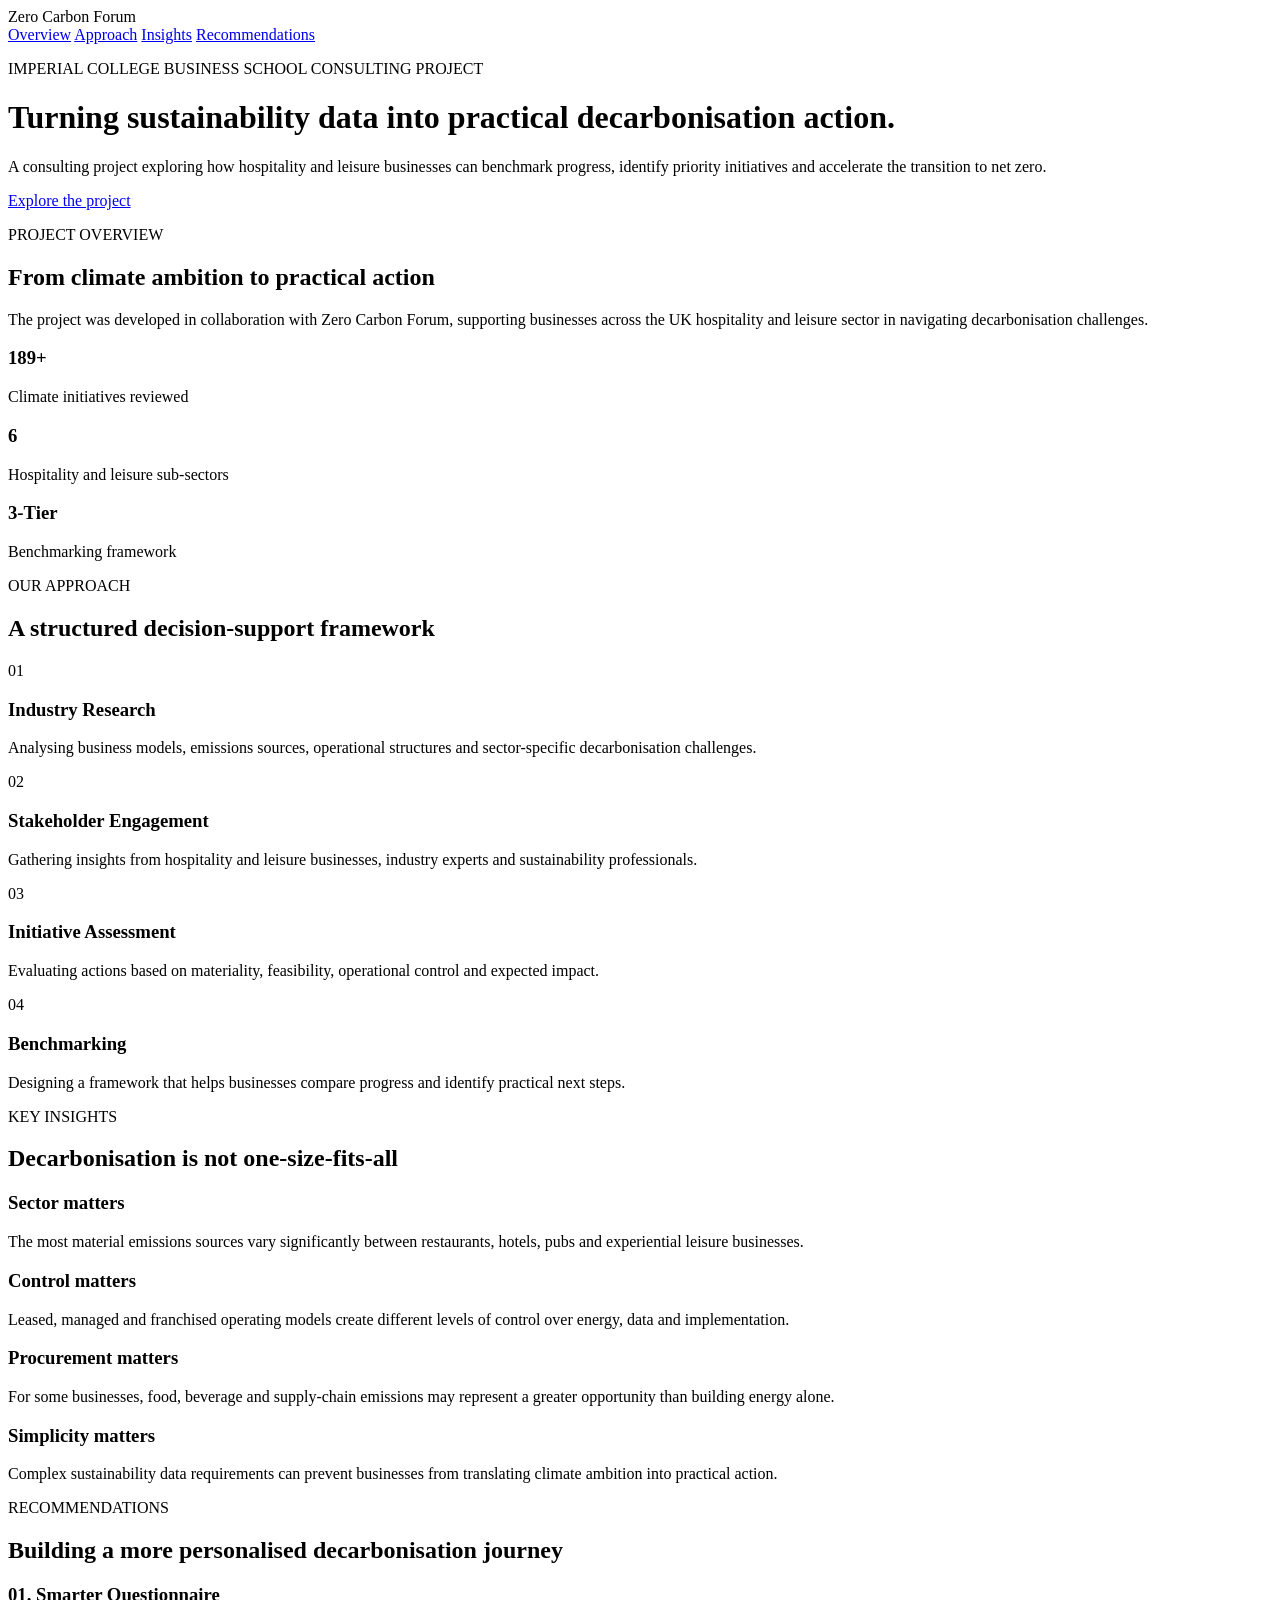
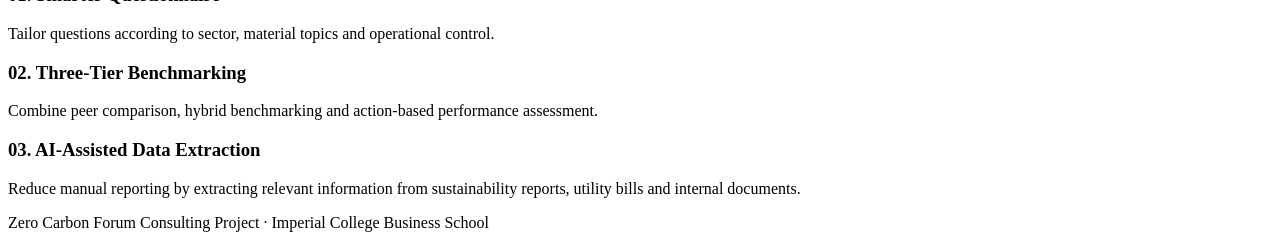
==== index.html @ b3f03385 "Create index.html This HTML file outlines the structure and content for the Zero Carbon Forum projec" ====
<!DOCTYPE html>
<html lang="en">
<head>
  <meta charset="UTF-8">
  <meta name="viewport" content="width=device-width, initial-scale=1.0">
  <title>Zero Carbon Forum</title>
  <link rel="stylesheet" href="style.css">
</head>

<body>

  <header class="hero">
    <nav>
      <div class="logo">Zero Carbon Forum</div>
      <div class="nav-links">
        <a href="#overview">Overview</a>
        <a href="#approach">Approach</a>
        <a href="#insights">Insights</a>
        <a href="#recommendations">Recommendations</a>
      </div>
    </nav>

    <div class="hero-content">
      <p class="tag">IMPERIAL COLLEGE BUSINESS SCHOOL CONSULTING PROJECT</p>
      <h1>Turning sustainability data into practical decarbonisation action.</h1>
      <p class="subtitle">
        A consulting project exploring how hospitality and leisure businesses
        can benchmark progress, identify priority initiatives and accelerate
        the transition to net zero.
      </p>

      <a href="#overview" class="button">Explore the project</a>
    </div>
  </header>


  <main>

    <section id="overview" class="section">
      <p class="section-label">PROJECT OVERVIEW</p>
      <h2>From climate ambition to practical action</h2>

      <p class="intro">
        The project was developed in collaboration with Zero Carbon Forum,
        supporting businesses across the UK hospitality and leisure sector
        in navigating decarbonisation challenges.
      </p>

      <div class="stats">
        <div class="stat-card">
          <h3>189+</h3>
          <p>Climate initiatives reviewed</p>
        </div>

        <div class="stat-card">
          <h3>6</h3>
          <p>Hospitality and leisure sub-sectors</p>
        </div>

        <div class="stat-card">
          <h3>3-Tier</h3>
          <p>Benchmarking framework</p>
        </div>
      </div>
    </section>


    <section id="approach" class="section light">
      <p class="section-label">OUR APPROACH</p>
      <h2>A structured decision-support framework</h2>

      <div class="cards">
        <div class="card">
          <span>01</span>
          <h3>Industry Research</h3>
          <p>
            Analysing business models, emissions sources, operational
            structures and sector-specific decarbonisation challenges.
          </p>
        </div>

        <div class="card">
          <span>02</span>
          <h3>Stakeholder Engagement</h3>
          <p>
            Gathering insights from hospitality and leisure businesses,
            industry experts and sustainability professionals.
          </p>
        </div>

        <div class="card">
          <span>03</span>
          <h3>Initiative Assessment</h3>
          <p>
            Evaluating actions based on materiality, feasibility,
            operational control and expected impact.
          </p>
        </div>

        <div class="card">
          <span>04</span>
          <h3>Benchmarking</h3>
          <p>
            Designing a framework that helps businesses compare progress
            and identify practical next steps.
          </p>
        </div>
      </div>
    </section>


    <section id="insights" class="section">
      <p class="section-label">KEY INSIGHTS</p>
      <h2>Decarbonisation is not one-size-fits-all</h2>

      <div class="insight-grid">

        <div class="insight">
          <h3>Sector matters</h3>
          <p>
            The most material emissions sources vary significantly between
            restaurants, hotels, pubs and experiential leisure businesses.
          </p>
        </div>

        <div class="insight">
          <h3>Control matters</h3>
          <p>
            Leased, managed and franchised operating models create different
            levels of control over energy, data and implementation.
          </p>
        </div>

        <div class="insight">
          <h3>Procurement matters</h3>
          <p>
            For some businesses, food, beverage and supply-chain emissions
            may represent a greater opportunity than building energy alone.
          </p>
        </div>

        <div class="insight">
          <h3>Simplicity matters</h3>
          <p>
            Complex sustainability data requirements can prevent businesses
            from translating climate ambition into practical action.
          </p>
        </div>

      </div>
    </section>


    <section id="recommendations" class="section dark">
      <p class="section-label">RECOMMENDATIONS</p>
      <h2>Building a more personalised decarbonisation journey</h2>

      <div class="recommendations">
        <div>
          <h3>01. Smarter Questionnaire</h3>
          <p>
            Tailor questions according to sector, material topics and
            operational control.
          </p>
        </div>

        <div>
          <h3>02. Three-Tier Benchmarking</h3>
          <p>
            Combine peer comparison, hybrid benchmarking and
            action-based performance assessment.
          </p>
        </div>

        <div>
          <h3>03. AI-Assisted Data Extraction</h3>
          <p>
            Reduce manual reporting by extracting relevant information
            from sustainability reports, utility bills and internal documents.
          </p>
        </div>
      </div>
    </section>

  </main>


  <footer>
    <p>
      Zero Carbon Forum Consulting Project · Imperial College Business School
    </p>
  </footer>

</body>
</html>
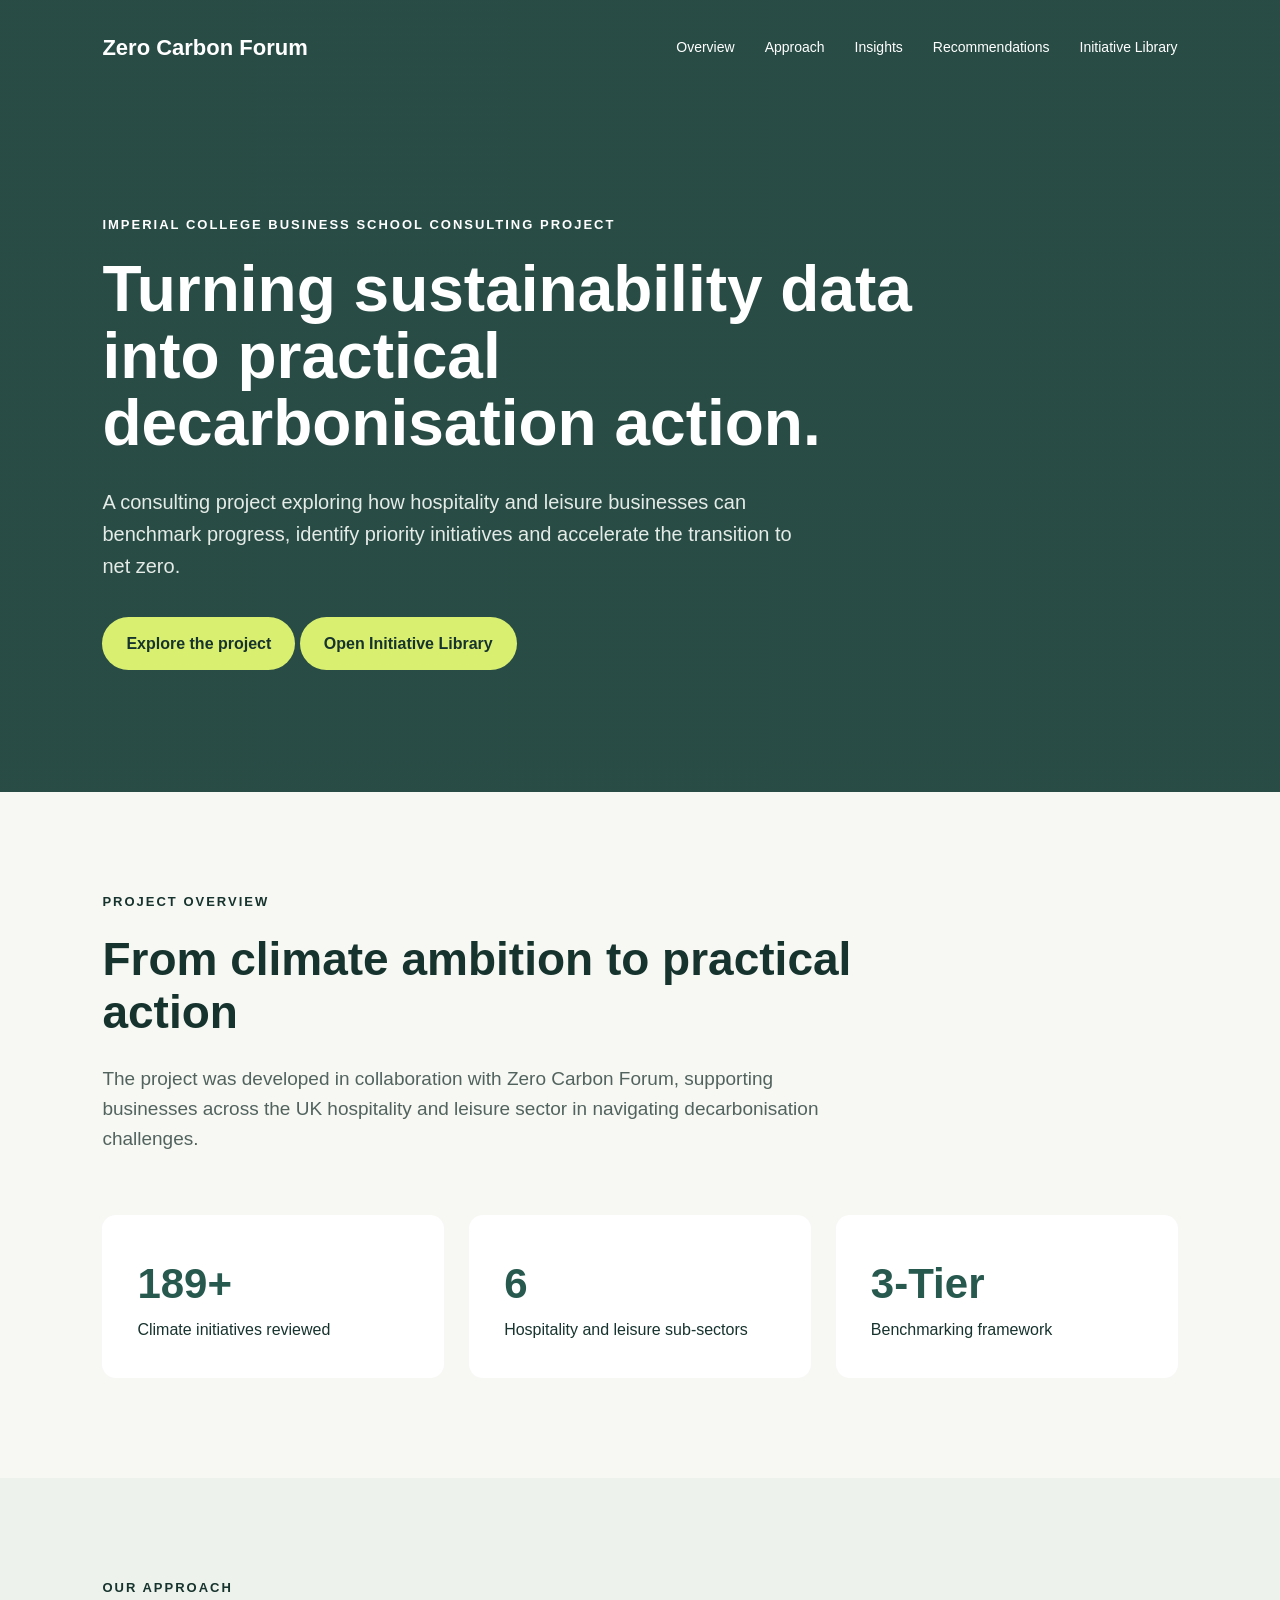
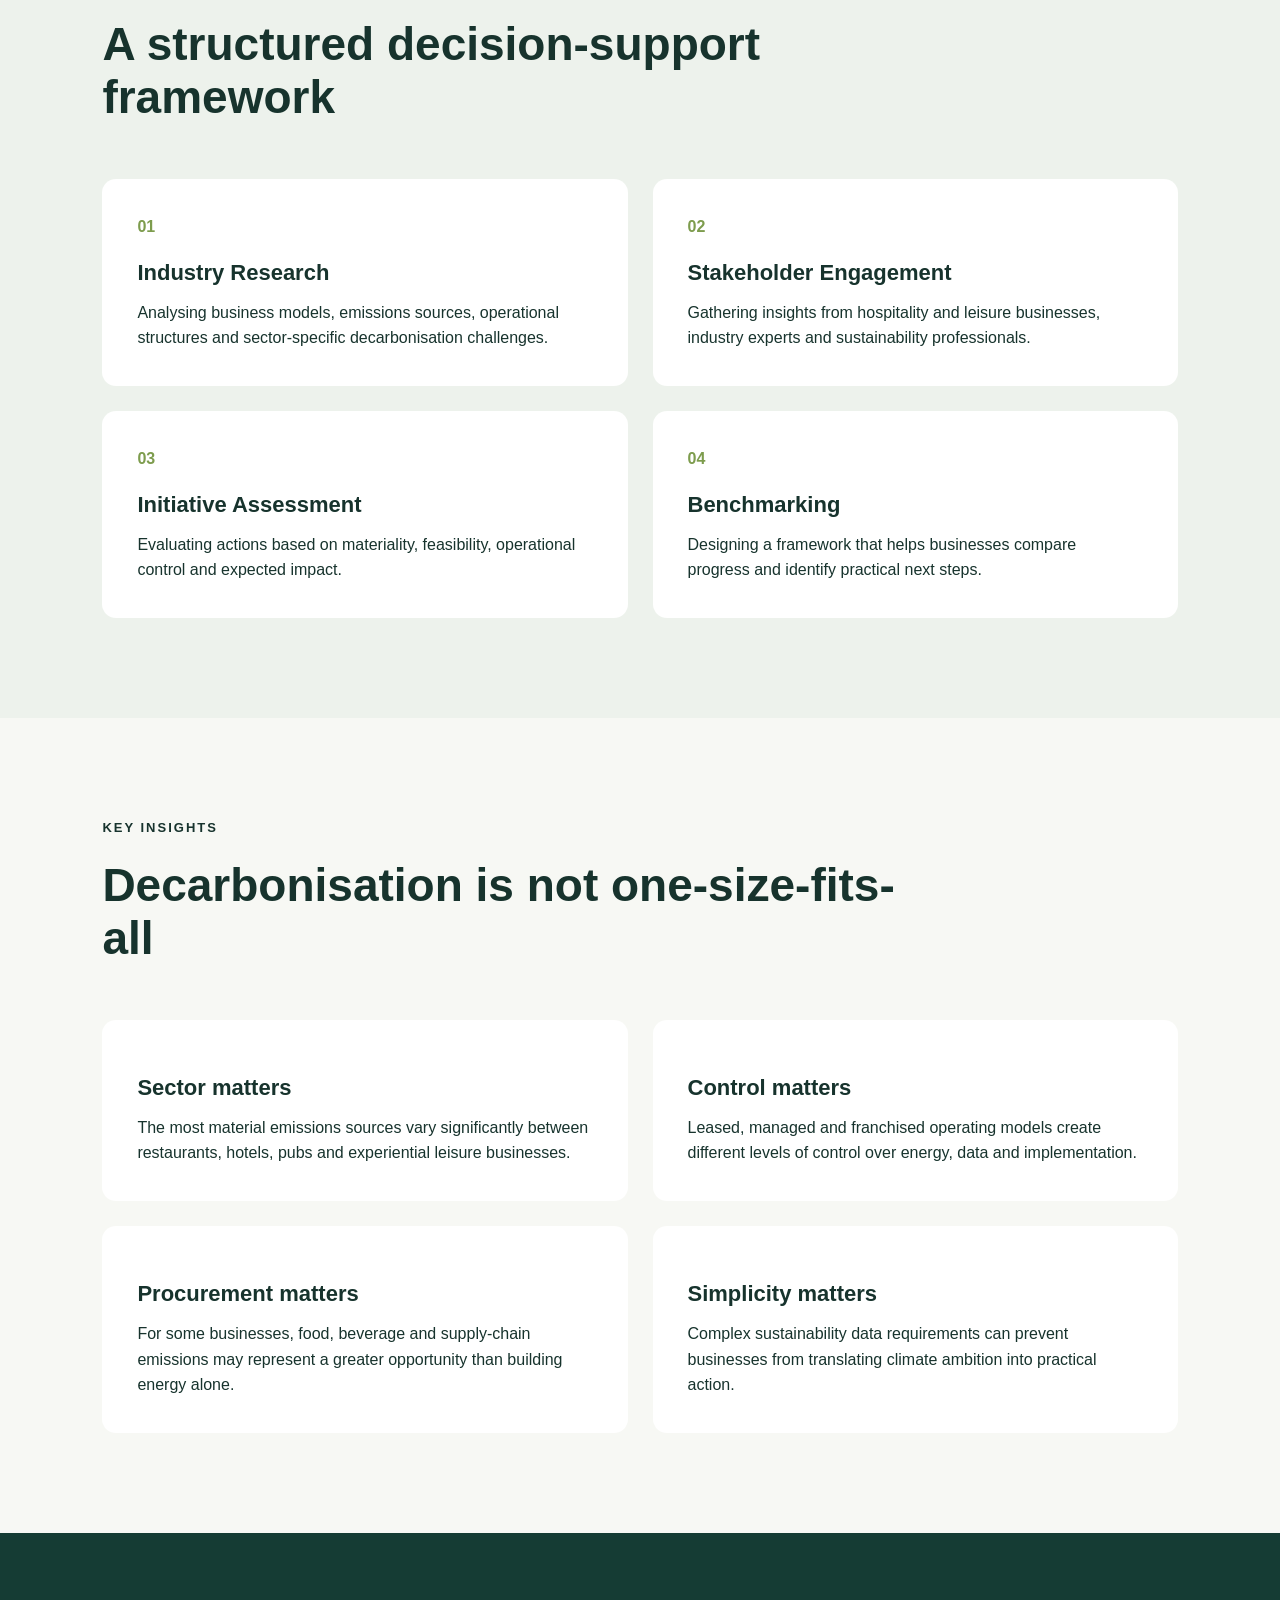
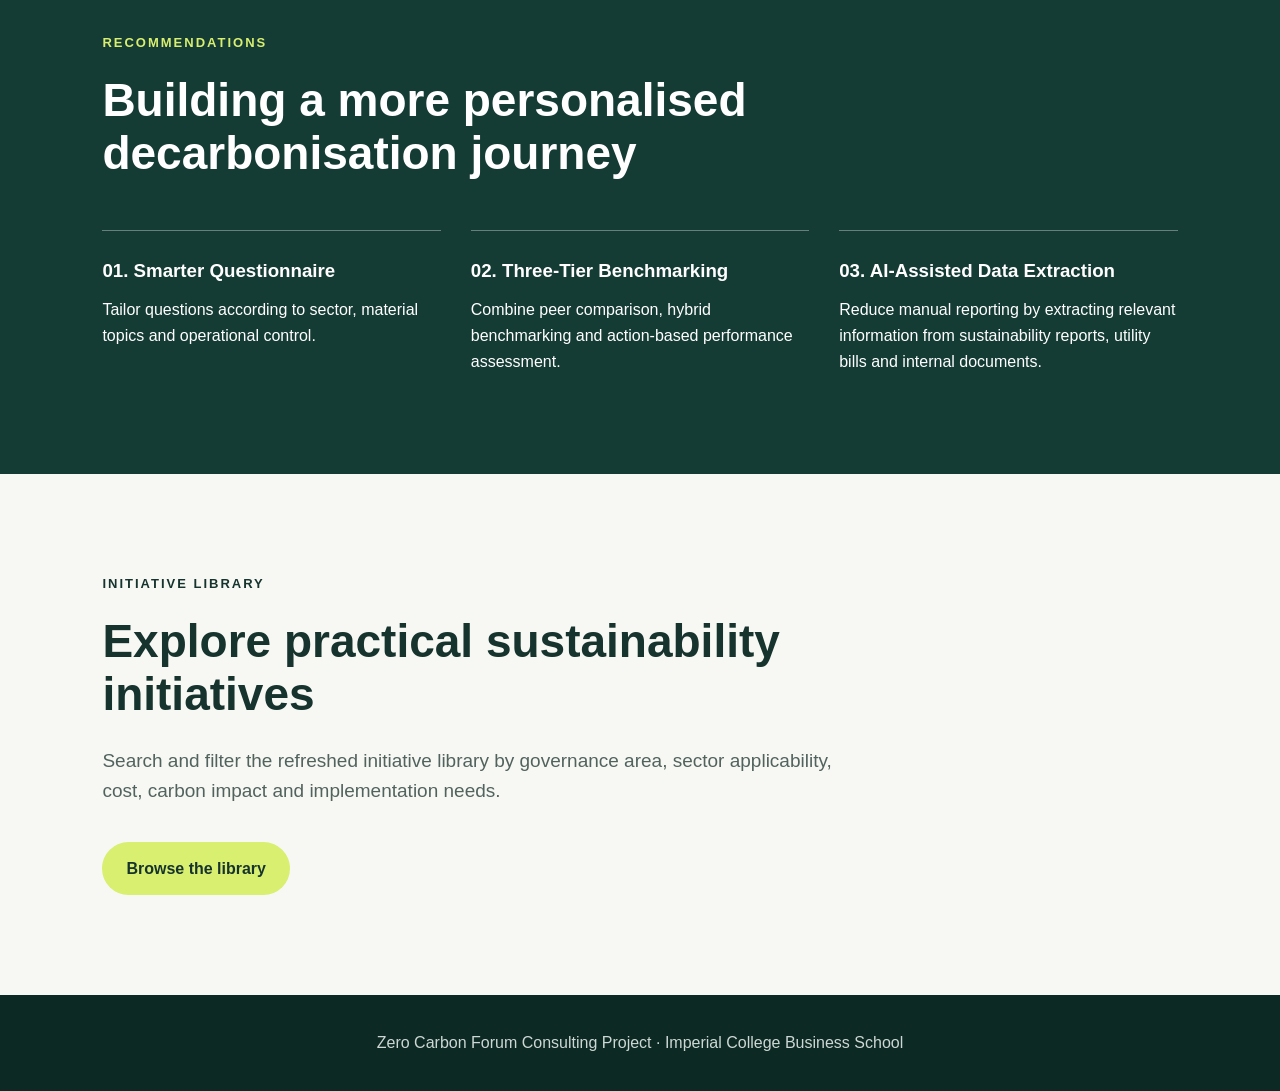
==== commit 4b86cde2: "Refactor HTML structure and improve formatting" ====
--- a/index.html
+++ b/index.html
@@ -17,19 +17,38 @@
         <a href="#approach">Approach</a>
         <a href="#insights">Insights</a>
         <a href="#recommendations">Recommendations</a>
+        <a href="initiatives.html">Initiative Library</a>
       </div>
     </nav>
 
     <div class="hero-content">
-      <p class="tag">IMPERIAL COLLEGE BUSINESS SCHOOL CONSULTING PROJECT</p>
-      <h1>Turning sustainability data into practical decarbonisation action.</h1>
+      <p class="tag">
+        IMPERIAL COLLEGE BUSINESS SCHOOL CONSULTING PROJECT
+      </p>
+
+      <h1>
+        Turning sustainability data into practical decarbonisation action.
+      </h1>
+
       <p class="subtitle">
         A consulting project exploring how hospitality and leisure businesses
         can benchmark progress, identify priority initiatives and accelerate
         the transition to net zero.
       </p>
 
-      <a href="#overview" class="button">Explore the project</a>
+      <div class="hero-actions">
+
+        <a href="#overview" class="button">
+          Explore the project
+        </a>
+
+        <a href="initiatives.html"
+           class="button button-secondary">
+          Open Initiative Library
+        </a>
+
+      </div>
+
     </div>
   </header>
 
@@ -37,8 +56,14 @@
   <main>
 
     <section id="overview" class="section">
-      <p class="section-label">PROJECT OVERVIEW</p>
-      <h2>From climate ambition to practical action</h2>
+
+      <p class="section-label">
+        PROJECT OVERVIEW
+      </p>
+
+      <h2>
+        From climate ambition to practical action
+      </h2>
 
       <p class="intro">
         The project was developed in collaboration with Zero Carbon Forum,
@@ -46,7 +71,9 @@
         in navigating decarbonisation challenges.
       </p>
 
+
       <div class="stats">
+
         <div class="stat-card">
           <h3>189+</h3>
           <p>Climate initiatives reviewed</p>
@@ -61,134 +88,274 @@
           <h3>3-Tier</h3>
           <p>Benchmarking framework</p>
         </div>
-      </div>
-    </section>
-
-
-    <section id="approach" class="section light">
-      <p class="section-label">OUR APPROACH</p>
-      <h2>A structured decision-support framework</h2>
+
+      </div>
+
+    </section>
+
+
+
+    <section id="approach"
+             class="section light">
+
+      <p class="section-label">
+        OUR APPROACH
+      </p>
+
+      <h2>
+        A structured decision-support framework
+      </h2>
+
 
       <div class="cards">
+
         <div class="card">
+
           <span>01</span>
-          <h3>Industry Research</h3>
-          <p>
-            Analysing business models, emissions sources, operational
-            structures and sector-specific decarbonisation challenges.
-          </p>
-        </div>
+
+          <h3>
+            Industry Research
+          </h3>
+
+          <p>
+            Analysing business models, emissions sources,
+            operational structures and sector-specific
+            decarbonisation challenges.
+          </p>
+
+        </div>
+
 
         <div class="card">
+
           <span>02</span>
-          <h3>Stakeholder Engagement</h3>
-          <p>
-            Gathering insights from hospitality and leisure businesses,
-            industry experts and sustainability professionals.
-          </p>
-        </div>
+
+          <h3>
+            Stakeholder Engagement
+          </h3>
+
+          <p>
+            Gathering insights from hospitality and leisure
+            businesses, industry experts and sustainability
+            professionals.
+          </p>
+
+        </div>
+
 
         <div class="card">
+
           <span>03</span>
-          <h3>Initiative Assessment</h3>
-          <p>
-            Evaluating actions based on materiality, feasibility,
-            operational control and expected impact.
-          </p>
-        </div>
+
+          <h3>
+            Initiative Assessment
+          </h3>
+
+          <p>
+            Evaluating actions based on materiality,
+            feasibility, operational control and
+            expected impact.
+          </p>
+
+        </div>
+
 
         <div class="card">
+
           <span>04</span>
-          <h3>Benchmarking</h3>
-          <p>
-            Designing a framework that helps businesses compare progress
-            and identify practical next steps.
-          </p>
-        </div>
-      </div>
-    </section>
-
-
-    <section id="insights" class="section">
-      <p class="section-label">KEY INSIGHTS</p>
-      <h2>Decarbonisation is not one-size-fits-all</h2>
+
+          <h3>
+            Benchmarking
+          </h3>
+
+          <p>
+            Designing a framework that helps businesses
+            compare progress and identify practical
+            next steps.
+          </p>
+
+        </div>
+
+      </div>
+
+    </section>
+
+
+
+    <section id="insights"
+             class="section">
+
+      <p class="section-label">
+        KEY INSIGHTS
+      </p>
+
+      <h2>
+        Decarbonisation is not one-size-fits-all
+      </h2>
+
 
       <div class="insight-grid">
 
         <div class="insight">
-          <h3>Sector matters</h3>
-          <p>
-            The most material emissions sources vary significantly between
-            restaurants, hotels, pubs and experiential leisure businesses.
-          </p>
-        </div>
+
+          <h3>
+            Sector matters
+          </h3>
+
+          <p>
+            The most material emissions sources vary
+            significantly between restaurants, hotels,
+            pubs and experiential leisure businesses.
+          </p>
+
+        </div>
+
 
         <div class="insight">
-          <h3>Control matters</h3>
-          <p>
-            Leased, managed and franchised operating models create different
-            levels of control over energy, data and implementation.
-          </p>
-        </div>
+
+          <h3>
+            Control matters
+          </h3>
+
+          <p>
+            Leased, managed and franchised operating
+            models create different levels of control
+            over energy, data and implementation.
+          </p>
+
+        </div>
+
 
         <div class="insight">
-          <h3>Procurement matters</h3>
-          <p>
-            For some businesses, food, beverage and supply-chain emissions
-            may represent a greater opportunity than building energy alone.
-          </p>
-        </div>
+
+          <h3>
+            Procurement matters
+          </h3>
+
+          <p>
+            For some businesses, food, beverage and
+            supply-chain emissions may represent a greater
+            opportunity than building energy alone.
+          </p>
+
+        </div>
+
 
         <div class="insight">
-          <h3>Simplicity matters</h3>
-          <p>
-            Complex sustainability data requirements can prevent businesses
-            from translating climate ambition into practical action.
-          </p>
-        </div>
-
-      </div>
-    </section>
-
-
-    <section id="recommendations" class="section dark">
-      <p class="section-label">RECOMMENDATIONS</p>
-      <h2>Building a more personalised decarbonisation journey</h2>
+
+          <h3>
+            Simplicity matters
+          </h3>
+
+          <p>
+            Complex sustainability data requirements
+            can prevent businesses from translating
+            climate ambition into practical action.
+          </p>
+
+        </div>
+
+      </div>
+
+    </section>
+
+
+
+    <section id="recommendations"
+             class="section dark">
+
+      <p class="section-label">
+        RECOMMENDATIONS
+      </p>
+
+      <h2>
+        Building a more personalised decarbonisation journey
+      </h2>
+
 
       <div class="recommendations">
+
         <div>
-          <h3>01. Smarter Questionnaire</h3>
-          <p>
-            Tailor questions according to sector, material topics and
-            operational control.
-          </p>
-        </div>
+
+          <h3>
+            01. Smarter Questionnaire
+          </h3>
+
+          <p>
+            Tailor questions according to sector,
+            material topics and operational control.
+          </p>
+
+        </div>
+
 
         <div>
-          <h3>02. Three-Tier Benchmarking</h3>
-          <p>
-            Combine peer comparison, hybrid benchmarking and
-            action-based performance assessment.
-          </p>
-        </div>
+
+          <h3>
+            02. Three-Tier Benchmarking
+          </h3>
+
+          <p>
+            Combine peer comparison, hybrid benchmarking
+            and action-based performance assessment.
+          </p>
+
+        </div>
+
 
         <div>
-          <h3>03. AI-Assisted Data Extraction</h3>
-          <p>
-            Reduce manual reporting by extracting relevant information
-            from sustainability reports, utility bills and internal documents.
-          </p>
-        </div>
-      </div>
+
+          <h3>
+            03. AI-Assisted Data Extraction
+          </h3>
+
+          <p>
+            Reduce manual reporting by extracting relevant
+            information from sustainability reports,
+            utility bills and internal documents.
+          </p>
+
+        </div>
+
+      </div>
+
+    </section>
+
+
+
+    <section class="section library-cta">
+
+      <p class="section-label">
+        INITIATIVE LIBRARY
+      </p>
+
+      <h2>
+        Explore practical sustainability initiatives
+      </h2>
+
+      <p class="intro">
+        Search and filter the refreshed initiative library
+        by governance area, sector applicability, cost,
+        carbon impact and implementation needs.
+      </p>
+
+      <a href="initiatives.html"
+         class="button">
+        Browse the library
+      </a>
+
     </section>
 
   </main>
 
 
   <footer>
+
     <p>
-      Zero Carbon Forum Consulting Project · Imperial College Business School
+      Zero Carbon Forum Consulting Project ·
+      Imperial College Business School
     </p>
+
   </footer>
 
 </body>
--- a/style.css
+++ b/style.css
@@ -0,0 +1,208 @@
+* {
+  box-sizing: border-box;
+  margin: 0;
+  padding: 0;
+}
+
+html {
+  scroll-behavior: smooth;
+}
+
+body {
+  font-family: Arial, Helvetica, sans-serif;
+  color: #17332d;
+  background: #f7f8f4;
+  line-height: 1.6;
+}
+
+.hero {
+  min-height: 88vh;
+  padding: 30px 8%;
+  background:
+    linear-gradient(
+      rgba(12, 53, 45, 0.88),
+      rgba(12, 53, 45, 0.88)
+    ),
+    url("https://images.unsplash.com/photo-1497250681960-ef046c08a56e?auto=format&fit=crop&w=1800&q=80");
+  background-size: cover;
+  background-position: center;
+  color: white;
+}
+
+nav {
+  display: flex;
+  justify-content: space-between;
+  align-items: center;
+}
+
+.logo {
+  font-size: 22px;
+  font-weight: 700;
+}
+
+.nav-links {
+  display: flex;
+  gap: 30px;
+}
+
+.nav-links a {
+  color: white;
+  text-decoration: none;
+  font-size: 14px;
+}
+
+.hero-content {
+  max-width: 850px;
+  margin-top: 150px;
+}
+
+.tag,
+.section-label {
+  font-size: 13px;
+  letter-spacing: 2px;
+  font-weight: 700;
+  margin-bottom: 20px;
+}
+
+.hero h1 {
+  font-size: 64px;
+  line-height: 1.05;
+  max-width: 900px;
+}
+
+.subtitle {
+  max-width: 720px;
+  margin-top: 28px;
+  font-size: 20px;
+  color: #e5ebe7;
+}
+
+.button {
+  display: inline-block;
+  margin-top: 35px;
+  padding: 14px 24px;
+  background: #d8ef70;
+  color: #17332d;
+  text-decoration: none;
+  border-radius: 30px;
+  font-weight: 700;
+}
+
+.section {
+  padding: 100px 8%;
+}
+
+.section h2 {
+  font-size: 46px;
+  line-height: 1.15;
+  margin-bottom: 25px;
+  max-width: 800px;
+}
+
+.intro {
+  max-width: 750px;
+  font-size: 19px;
+  color: #52635e;
+}
+
+.stats {
+  display: grid;
+  grid-template-columns: repeat(3, 1fr);
+  gap: 25px;
+  margin-top: 60px;
+}
+
+.stat-card {
+  background: white;
+  padding: 35px;
+  border-radius: 14px;
+}
+
+.stat-card h3 {
+  font-size: 42px;
+  color: #27594e;
+}
+
+.light {
+  background: #edf2ec;
+}
+
+.cards,
+.insight-grid {
+  display: grid;
+  grid-template-columns: repeat(2, 1fr);
+  gap: 25px;
+  margin-top: 55px;
+}
+
+.card,
+.insight {
+  padding: 35px;
+  background: white;
+  border-radius: 14px;
+}
+
+.card span {
+  color: #7d9c4d;
+  font-weight: 700;
+}
+
+.card h3,
+.insight h3 {
+  margin: 15px 0 10px;
+  font-size: 22px;
+}
+
+.dark {
+  background: #153c34;
+  color: white;
+}
+
+.dark .section-label {
+  color: #d8ef70;
+}
+
+.recommendations {
+  display: grid;
+  grid-template-columns: repeat(3, 1fr);
+  gap: 30px;
+  margin-top: 50px;
+}
+
+.recommendations div {
+  padding-top: 25px;
+  border-top: 1px solid rgba(255, 255, 255, 0.35);
+}
+
+.recommendations h3 {
+  margin-bottom: 12px;
+}
+
+footer {
+  text-align: center;
+  padding: 35px;
+  background: #0d2924;
+  color: #cdd8d4;
+}
+
+@media (max-width: 800px) {
+
+  .nav-links {
+    display: none;
+  }
+
+  .hero h1 {
+    font-size: 42px;
+  }
+
+  .stats,
+  .cards,
+  .insight-grid,
+  .recommendations {
+    grid-template-columns: 1fr;
+  }
+
+  .section h2 {
+    font-size: 36px;
+  }
+}
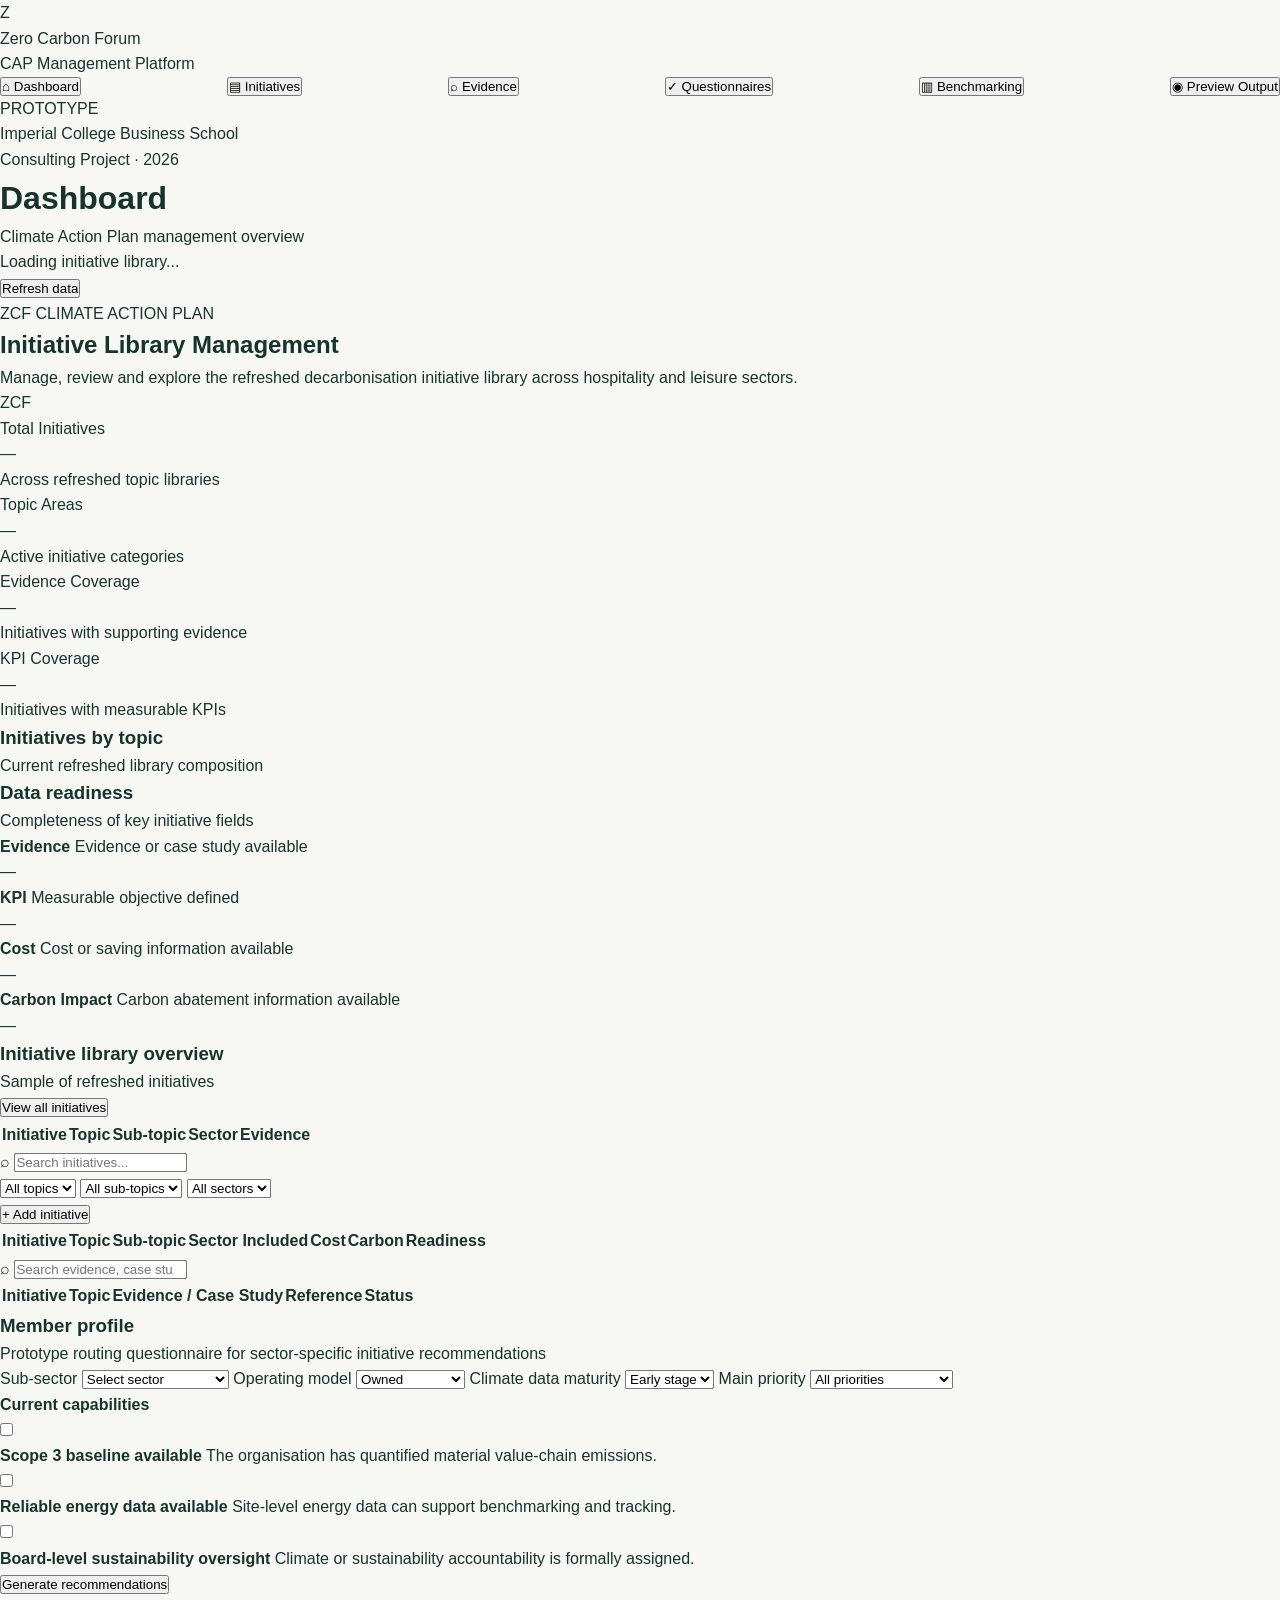
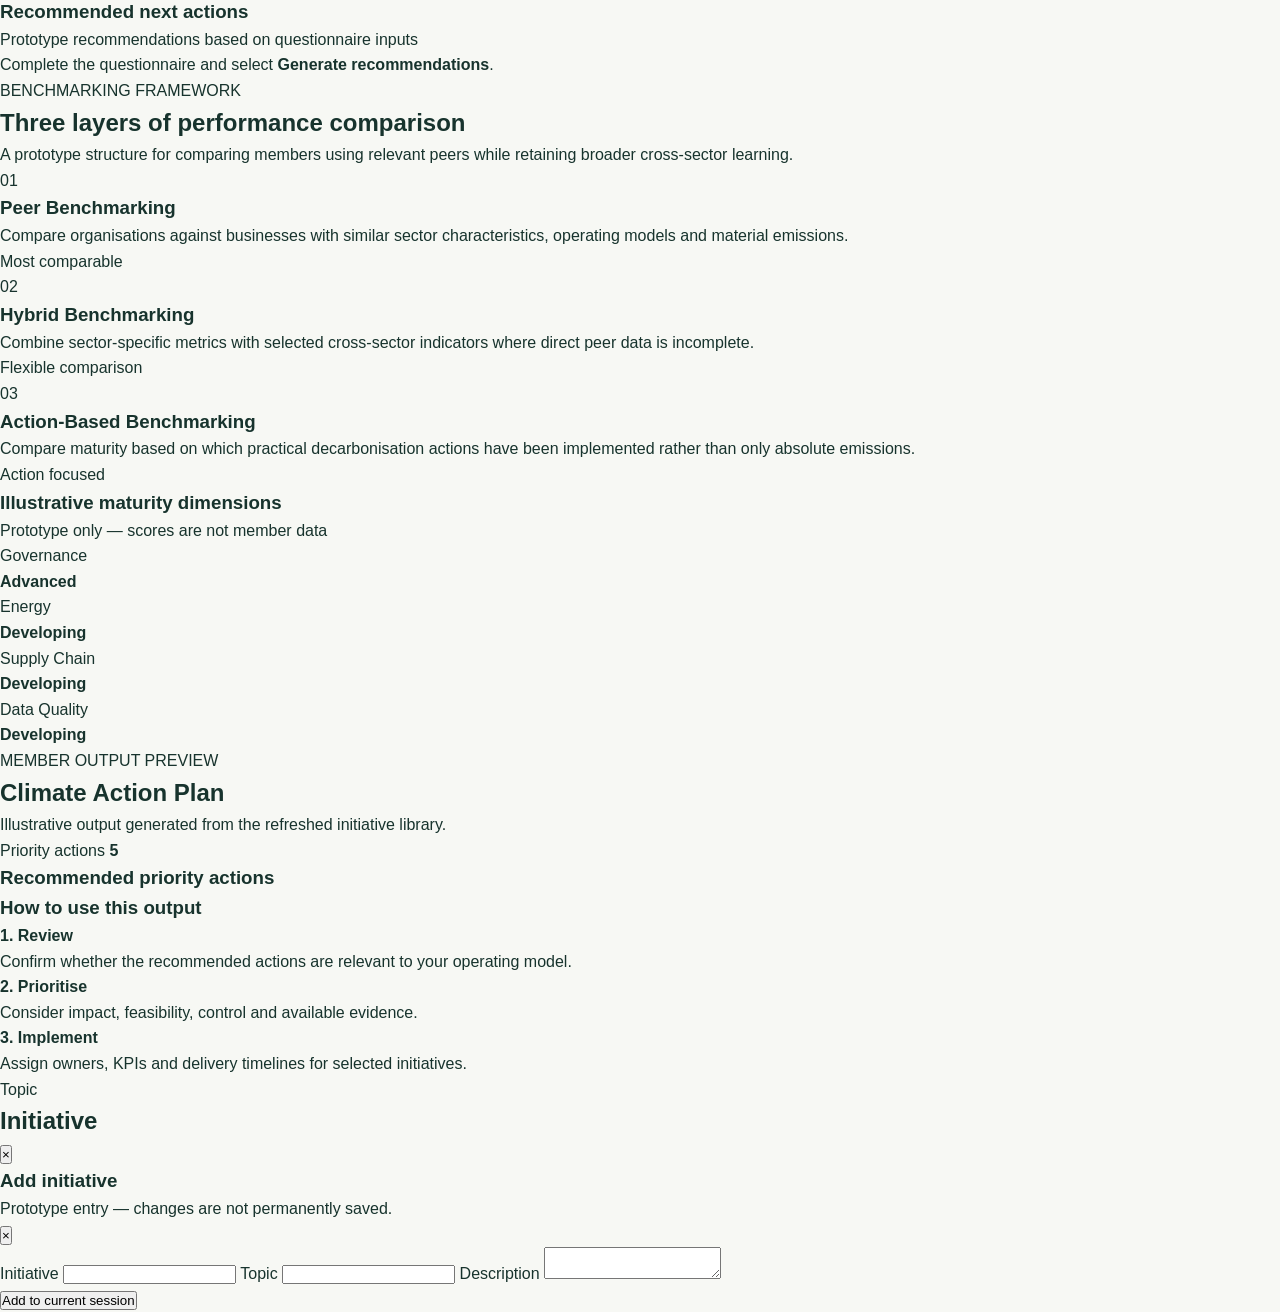
==== commit e4ce16bb: "Update index.html" ====
--- a/index.html
+++ b/index.html
@@ -3,360 +3,1001 @@
 <head>
   <meta charset="UTF-8">
   <meta name="viewport" content="width=device-width, initial-scale=1.0">
-  <title>Zero Carbon Forum</title>
+  <title>ZCF CAP Platform</title>
   <link rel="stylesheet" href="style.css">
 </head>
 
 <body>
 
-  <header class="hero">
-    <nav>
-      <div class="logo">Zero Carbon Forum</div>
-      <div class="nav-links">
-        <a href="#overview">Overview</a>
-        <a href="#approach">Approach</a>
-        <a href="#insights">Insights</a>
-        <a href="#recommendations">Recommendations</a>
-        <a href="initiatives.html">Initiative Library</a>
+  <div class="app-shell">
+
+    <!-- LEFT SIDEBAR -->
+    <aside class="sidebar">
+
+      <div class="brand">
+        <div class="brand-icon">Z</div>
+
+        <div>
+          <div class="brand-name">Zero Carbon Forum</div>
+          <div class="brand-subtitle">CAP Management Platform</div>
+        </div>
       </div>
-    </nav>
-
-    <div class="hero-content">
-      <p class="tag">
-        IMPERIAL COLLEGE BUSINESS SCHOOL CONSULTING PROJECT
-      </p>
-
-      <h1>
-        Turning sustainability data into practical decarbonisation action.
-      </h1>
-
-      <p class="subtitle">
-        A consulting project exploring how hospitality and leisure businesses
-        can benchmark progress, identify priority initiatives and accelerate
-        the transition to net zero.
-      </p>
-
-      <div class="hero-actions">
-
-        <a href="#overview" class="button">
-          Explore the project
-        </a>
-
-        <a href="initiatives.html"
-           class="button button-secondary">
-          Open Initiative Library
-        </a>
-
+
+      <nav class="sidebar-nav">
+
+        <button class="nav-item active" data-view="dashboard">
+          <span class="nav-icon">⌂</span>
+          Dashboard
+        </button>
+
+        <button class="nav-item" data-view="initiatives">
+          <span class="nav-icon">▤</span>
+          Initiatives
+        </button>
+
+        <button class="nav-item" data-view="evidence">
+          <span class="nav-icon">⌕</span>
+          Evidence
+        </button>
+
+        <button class="nav-item" data-view="questionnaire">
+          <span class="nav-icon">✓</span>
+          Questionnaires
+        </button>
+
+        <button class="nav-item" data-view="benchmarking">
+          <span class="nav-icon">▥</span>
+          Benchmarking
+        </button>
+
+        <button class="nav-item" data-view="preview">
+          <span class="nav-icon">◉</span>
+          Preview Output
+        </button>
+
+      </nav>
+
+      <div class="sidebar-footer">
+        <div class="prototype-badge">PROTOTYPE</div>
+        <p>Imperial College Business School</p>
+        <p>Consulting Project · 2026</p>
       </div>
 
+    </aside>
+
+
+    <!-- MAIN AREA -->
+    <main class="main-area">
+
+      <header class="topbar">
+
+        <div>
+          <h1 id="pageTitle">Dashboard</h1>
+          <p id="pageSubtitle">
+            Climate Action Plan management overview
+          </p>
+        </div>
+
+        <div class="topbar-actions">
+
+          <div class="data-status">
+            <span class="status-dot"></span>
+            <span id="dataStatusText">Loading initiative library...</span>
+          </div>
+
+          <button class="primary-button" id="refreshButton">
+            Refresh data
+          </button>
+
+        </div>
+
+      </header>
+
+
+      <!-- ================= DASHBOARD ================= -->
+
+      <section class="view active-view" id="dashboardView">
+
+        <div class="welcome-panel">
+
+          <div>
+            <div class="eyebrow">ZCF CLIMATE ACTION PLAN</div>
+
+            <h2>
+              Initiative Library Management
+            </h2>
+
+            <p>
+              Manage, review and explore the refreshed decarbonisation
+              initiative library across hospitality and leisure sectors.
+            </p>
+          </div>
+
+          <div class="welcome-mark">
+            ZCF
+          </div>
+
+        </div>
+
+
+        <div class="metric-grid">
+
+          <div class="metric-card">
+
+            <div class="metric-label">
+              Total Initiatives
+            </div>
+
+            <div class="metric-value" id="metricInitiatives">
+              —
+            </div>
+
+            <div class="metric-foot">
+              Across refreshed topic libraries
+            </div>
+
+          </div>
+
+
+          <div class="metric-card">
+
+            <div class="metric-label">
+              Topic Areas
+            </div>
+
+            <div class="metric-value" id="metricTopics">
+              —
+            </div>
+
+            <div class="metric-foot">
+              Active initiative categories
+            </div>
+
+          </div>
+
+
+          <div class="metric-card">
+
+            <div class="metric-label">
+              Evidence Coverage
+            </div>
+
+            <div class="metric-value" id="metricEvidence">
+              —
+            </div>
+
+            <div class="metric-foot">
+              Initiatives with supporting evidence
+            </div>
+
+          </div>
+
+
+          <div class="metric-card">
+
+            <div class="metric-label">
+              KPI Coverage
+            </div>
+
+            <div class="metric-value" id="metricKpi">
+              —
+            </div>
+
+            <div class="metric-foot">
+              Initiatives with measurable KPIs
+            </div>
+
+          </div>
+
+        </div>
+
+
+        <div class="dashboard-grid">
+
+          <div class="panel">
+
+            <div class="panel-header">
+
+              <div>
+                <h3>Initiatives by topic</h3>
+                <p>Current refreshed library composition</p>
+              </div>
+
+            </div>
+
+            <div id="topicBars" class="topic-bars"></div>
+
+          </div>
+
+
+          <div class="panel">
+
+            <div class="panel-header">
+
+              <div>
+                <h3>Data readiness</h3>
+                <p>Completeness of key initiative fields</p>
+              </div>
+
+            </div>
+
+            <div class="readiness-list">
+
+              <div class="readiness-row">
+                <div>
+                  <strong>Evidence</strong>
+                  <span>Evidence or case study available</span>
+                </div>
+
+                <div class="progress-wrap">
+                  <div class="progress">
+                    <div
+                      id="evidenceProgress"
+                      class="progress-fill">
+                    </div>
+                  </div>
+
+                  <span id="evidenceProgressText">—</span>
+                </div>
+              </div>
+
+
+              <div class="readiness-row">
+                <div>
+                  <strong>KPI</strong>
+                  <span>Measurable objective defined</span>
+                </div>
+
+                <div class="progress-wrap">
+                  <div class="progress">
+                    <div
+                      id="kpiProgress"
+                      class="progress-fill">
+                    </div>
+                  </div>
+
+                  <span id="kpiProgressText">—</span>
+                </div>
+              </div>
+
+
+              <div class="readiness-row">
+                <div>
+                  <strong>Cost</strong>
+                  <span>Cost or saving information available</span>
+                </div>
+
+                <div class="progress-wrap">
+                  <div class="progress">
+                    <div
+                      id="costProgress"
+                      class="progress-fill">
+                    </div>
+                  </div>
+
+                  <span id="costProgressText">—</span>
+                </div>
+              </div>
+
+
+              <div class="readiness-row">
+                <div>
+                  <strong>Carbon Impact</strong>
+                  <span>Carbon abatement information available</span>
+                </div>
+
+                <div class="progress-wrap">
+                  <div class="progress">
+                    <div
+                      id="carbonProgress"
+                      class="progress-fill">
+                    </div>
+                  </div>
+
+                  <span id="carbonProgressText">—</span>
+                </div>
+              </div>
+
+            </div>
+
+          </div>
+
+        </div>
+
+
+        <div class="panel recent-panel">
+
+          <div class="panel-header">
+
+            <div>
+              <h3>Initiative library overview</h3>
+              <p>Sample of refreshed initiatives</p>
+            </div>
+
+            <button
+              class="secondary-button"
+              onclick="switchView('initiatives')">
+              View all initiatives
+            </button>
+
+          </div>
+
+          <div class="table-wrapper">
+
+            <table class="data-table">
+
+              <thead>
+                <tr>
+                  <th>Initiative</th>
+                  <th>Topic</th>
+                  <th>Sub-topic</th>
+                  <th>Sector</th>
+                  <th>Evidence</th>
+                </tr>
+              </thead>
+
+              <tbody id="dashboardTableBody"></tbody>
+
+            </table>
+
+          </div>
+
+        </div>
+
+      </section>
+
+
+      <!-- ================= INITIATIVES ================= -->
+
+      <section class="view" id="initiativesView">
+
+        <div class="section-toolbar">
+
+          <div class="filters">
+
+            <div class="search-box">
+              <span>⌕</span>
+
+              <input
+                id="initiativeSearch"
+                type="search"
+                placeholder="Search initiatives..."
+              >
+            </div>
+
+
+            <select id="topicFilter" class="filter-select">
+              <option value="">All topics</option>
+            </select>
+
+
+            <select id="subTopicFilter" class="filter-select">
+              <option value="">All sub-topics</option>
+            </select>
+
+
+            <select id="sectorFilter" class="filter-select">
+              <option value="">All sectors</option>
+            </select>
+
+          </div>
+
+
+          <div class="toolbar-right">
+
+            <span id="initiativeCount" class="result-count"></span>
+
+            <button
+              class="primary-button"
+              id="addInitiativeButton">
+              + Add initiative
+            </button>
+
+          </div>
+
+        </div>
+
+
+        <div class="panel no-padding">
+
+          <div class="table-wrapper initiatives-table-wrapper">
+
+            <table class="data-table initiatives-table">
+
+              <thead>
+
+                <tr>
+                  <th>Initiative</th>
+                  <th>Topic</th>
+                  <th>Sub-topic</th>
+                  <th>Sector Included</th>
+                  <th>Cost</th>
+                  <th>Carbon</th>
+                  <th>Readiness</th>
+                  <th></th>
+                </tr>
+
+              </thead>
+
+              <tbody id="initiativesTableBody"></tbody>
+
+            </table>
+
+          </div>
+
+        </div>
+
+      </section>
+
+
+      <!-- ================= EVIDENCE ================= -->
+
+      <section class="view" id="evidenceView">
+
+        <div class="section-toolbar">
+
+          <div class="search-box evidence-search">
+            <span>⌕</span>
+
+            <input
+              id="evidenceSearch"
+              type="search"
+              placeholder="Search evidence, case studies or references..."
+            >
+          </div>
+
+          <div class="toolbar-right">
+            <span id="evidenceCount" class="result-count"></span>
+          </div>
+
+        </div>
+
+
+        <div class="panel no-padding">
+
+          <div class="table-wrapper">
+
+            <table class="data-table">
+
+              <thead>
+
+                <tr>
+                  <th>Initiative</th>
+                  <th>Topic</th>
+                  <th>Evidence / Case Study</th>
+                  <th>Reference</th>
+                  <th>Status</th>
+                </tr>
+
+              </thead>
+
+              <tbody id="evidenceTableBody"></tbody>
+
+            </table>
+
+          </div>
+
+        </div>
+
+      </section>
+
+
+      <!-- ================= QUESTIONNAIRE ================= -->
+
+      <section class="view" id="questionnaireView">
+
+        <div class="questionnaire-layout">
+
+          <div class="panel questionnaire-panel">
+
+            <div class="panel-header">
+
+              <div>
+                <h3>Member profile</h3>
+
+                <p>
+                  Prototype routing questionnaire for
+                  sector-specific initiative recommendations
+                </p>
+              </div>
+
+            </div>
+
+
+            <div class="form-grid">
+
+              <label class="form-field">
+
+                <span>Sub-sector</span>
+
+                <select id="questionSector">
+                  <option value="All">Select sector</option>
+                  <option>Restaurants</option>
+                  <option>QSRs</option>
+                  <option>Pubs/Bars/Breweries</option>
+                  <option>Hotels</option>
+                  <option>Contract Caterers</option>
+                  <option>Experiential Leisure</option>
+                </select>
+
+              </label>
+
+
+              <label class="form-field">
+
+                <span>Operating model</span>
+
+                <select id="questionOperatingModel">
+                  <option>Owned</option>
+                  <option>Leased</option>
+                  <option>Managed</option>
+                  <option>Franchised</option>
+                  <option>Mixed portfolio</option>
+                </select>
+
+              </label>
+
+
+              <label class="form-field">
+
+                <span>Climate data maturity</span>
+
+                <select id="questionMaturity">
+                  <option value="early">Early stage</option>
+                  <option value="developing">Developing</option>
+                  <option value="advanced">Advanced</option>
+                </select>
+
+              </label>
+
+
+              <label class="form-field">
+
+                <span>Main priority</span>
+
+                <select id="questionPriority">
+                  <option value="">All priorities</option>
+                  <option value="Energy">Energy</option>
+                  <option value="Supply">Supply Chain</option>
+                  <option value="Governance">Governance</option>
+                  <option value="Nature">Nature & Resources</option>
+                </select>
+
+              </label>
+
+            </div>
+
+
+            <div class="question-block">
+
+              <h4>Current capabilities</h4>
+
+              <label class="check-row">
+
+                <input id="hasScope3" type="checkbox">
+
+                <div>
+                  <strong>Scope 3 baseline available</strong>
+
+                  <span>
+                    The organisation has quantified material
+                    value-chain emissions.
+                  </span>
+                </div>
+
+              </label>
+
+
+              <label class="check-row">
+
+                <input id="hasEnergyData" type="checkbox">
+
+                <div>
+                  <strong>Reliable energy data available</strong>
+
+                  <span>
+                    Site-level energy data can support
+                    benchmarking and tracking.
+                  </span>
+                </div>
+
+              </label>
+
+
+              <label class="check-row">
+
+                <input id="hasBoardOversight" type="checkbox">
+
+                <div>
+                  <strong>Board-level sustainability oversight</strong>
+
+                  <span>
+                    Climate or sustainability accountability is
+                    formally assigned.
+                  </span>
+                </div>
+
+              </label>
+
+            </div>
+
+
+            <button
+              id="generateRecommendations"
+              class="primary-button large-button">
+              Generate recommendations
+            </button>
+
+          </div>
+
+
+          <div class="panel recommendation-panel">
+
+            <div class="panel-header">
+
+              <div>
+                <h3>Recommended next actions</h3>
+
+                <p>
+                  Prototype recommendations based on questionnaire inputs
+                </p>
+              </div>
+
+            </div>
+
+            <div id="questionRecommendations" class="recommendation-list">
+
+              <div class="empty-box">
+
+                Complete the questionnaire and select
+                <strong>Generate recommendations</strong>.
+
+              </div>
+
+            </div>
+
+          </div>
+
+        </div>
+
+      </section>
+
+
+      <!-- ================= BENCHMARKING ================= -->
+
+      <section class="view" id="benchmarkingView">
+
+        <div class="benchmark-hero">
+
+          <div class="eyebrow">
+            BENCHMARKING FRAMEWORK
+          </div>
+
+          <h2>
+            Three layers of performance comparison
+          </h2>
+
+          <p>
+            A prototype structure for comparing members
+            using relevant peers while retaining broader
+            cross-sector learning.
+          </p>
+
+        </div>
+
+
+        <div class="benchmark-grid">
+
+          <div class="benchmark-card">
+
+            <div class="benchmark-number">01</div>
+
+            <h3>Peer Benchmarking</h3>
+
+            <p>
+              Compare organisations against businesses
+              with similar sector characteristics,
+              operating models and material emissions.
+            </p>
+
+            <div class="benchmark-tag">
+              Most comparable
+            </div>
+
+          </div>
+
+
+          <div class="benchmark-card">
+
+            <div class="benchmark-number">02</div>
+
+            <h3>Hybrid Benchmarking</h3>
+
+            <p>
+              Combine sector-specific metrics with selected
+              cross-sector indicators where direct peer data
+              is incomplete.
+            </p>
+
+            <div class="benchmark-tag">
+              Flexible comparison
+            </div>
+
+          </div>
+
+
+          <div class="benchmark-card">
+
+            <div class="benchmark-number">03</div>
+
+            <h3>Action-Based Benchmarking</h3>
+
+            <p>
+              Compare maturity based on which practical
+              decarbonisation actions have been implemented
+              rather than only absolute emissions.
+            </p>
+
+            <div class="benchmark-tag">
+              Action focused
+            </div>
+
+          </div>
+
+        </div>
+
+
+        <div class="panel benchmark-table-panel">
+
+          <div class="panel-header">
+
+            <div>
+              <h3>Illustrative maturity dimensions</h3>
+
+              <p>
+                Prototype only — scores are not member data
+              </p>
+            </div>
+
+          </div>
+
+
+          <div class="maturity-grid">
+
+            <div class="maturity-item">
+              <span>Governance</span>
+              <div class="maturity-track">
+                <div style="width:82%"></div>
+              </div>
+              <strong>Advanced</strong>
+            </div>
+
+
+            <div class="maturity-item">
+              <span>Energy</span>
+              <div class="maturity-track">
+                <div style="width:68%"></div>
+              </div>
+              <strong>Developing</strong>
+            </div>
+
+
+            <div class="maturity-item">
+              <span>Supply Chain</span>
+              <div class="maturity-track">
+                <div style="width:47%"></div>
+              </div>
+              <strong>Developing</strong>
+            </div>
+
+
+            <div class="maturity-item">
+              <span>Data Quality</span>
+              <div class="maturity-track">
+                <div style="width:57%"></div>
+              </div>
+              <strong>Developing</strong>
+            </div>
+
+          </div>
+
+        </div>
+
+      </section>
+
+
+      <!-- ================= PREVIEW ================= -->
+
+      <section class="view" id="previewView">
+
+        <div class="preview-page">
+
+          <div class="preview-header">
+
+            <div>
+
+              <div class="eyebrow">
+                MEMBER OUTPUT PREVIEW
+              </div>
+
+              <h2>
+                Climate Action Plan
+              </h2>
+
+              <p>
+                Illustrative output generated from the
+                refreshed initiative library.
+              </p>
+
+            </div>
+
+
+            <div class="preview-score">
+
+              <span>Priority actions</span>
+
+              <strong id="previewActionCount">
+                5
+              </strong>
+
+            </div>
+
+          </div>
+
+
+          <div class="preview-section">
+
+            <h3>Recommended priority actions</h3>
+
+            <div id="previewRecommendations"></div>
+
+          </div>
+
+
+          <div class="preview-section">
+
+            <h3>How to use this output</h3>
+
+            <div class="preview-guidance-grid">
+
+              <div>
+                <strong>1. Review</strong>
+
+                <p>
+                  Confirm whether the recommended actions are
+                  relevant to your operating model.
+                </p>
+              </div>
+
+
+              <div>
+                <strong>2. Prioritise</strong>
+
+                <p>
+                  Consider impact, feasibility, control and
+                  available evidence.
+                </p>
+              </div>
+
+
+              <div>
+                <strong>3. Implement</strong>
+
+                <p>
+                  Assign owners, KPIs and delivery timelines
+                  for selected initiatives.
+                </p>
+              </div>
+
+            </div>
+
+          </div>
+
+        </div>
+
+      </section>
+
+    </main>
+
+  </div>
+
+
+  <!-- ================= INITIATIVE DETAIL DRAWER ================= -->
+
+  <div id="drawerOverlay" class="drawer-overlay"></div>
+
+  <aside id="initiativeDrawer" class="drawer">
+
+    <div class="drawer-header">
+
+      <div>
+
+        <div id="drawerTopic" class="drawer-topic">
+          Topic
+        </div>
+
+        <h2 id="drawerTitle">
+          Initiative
+        </h2>
+
+      </div>
+
+      <button id="closeDrawer" class="icon-button">
+        ×
+      </button>
+
     </div>
-  </header>
-
-
-  <main>
-
-    <section id="overview" class="section">
-
-      <p class="section-label">
-        PROJECT OVERVIEW
-      </p>
-
-      <h2>
-        From climate ambition to practical action
-      </h2>
-
-      <p class="intro">
-        The project was developed in collaboration with Zero Carbon Forum,
-        supporting businesses across the UK hospitality and leisure sector
-        in navigating decarbonisation challenges.
-      </p>
-
-
-      <div class="stats">
-
-        <div class="stat-card">
-          <h3>189+</h3>
-          <p>Climate initiatives reviewed</p>
-        </div>
-
-        <div class="stat-card">
-          <h3>6</h3>
-          <p>Hospitality and leisure sub-sectors</p>
-        </div>
-
-        <div class="stat-card">
-          <h3>3-Tier</h3>
-          <p>Benchmarking framework</p>
-        </div>
+
+
+    <div id="drawerContent" class="drawer-content"></div>
+
+  </aside>
+
+
+  <!-- ================= ADD INITIATIVE MODAL ================= -->
+
+  <div id="modalOverlay" class="modal-overlay">
+
+    <div class="modal">
+
+      <div class="modal-header">
+
+        <div>
+          <h3>Add initiative</h3>
+
+          <p>
+            Prototype entry — changes are not permanently saved.
+          </p>
+        </div>
+
+        <button id="closeModal" class="icon-button">
+          ×
+        </button>
 
       </div>
 
-    </section>
-
-
-
-    <section id="approach"
-             class="section light">
-
-      <p class="section-label">
-        OUR APPROACH
-      </p>
-
-      <h2>
-        A structured decision-support framework
-      </h2>
-
-
-      <div class="cards">
-
-        <div class="card">
-
-          <span>01</span>
-
-          <h3>
-            Industry Research
-          </h3>
-
-          <p>
-            Analysing business models, emissions sources,
-            operational structures and sector-specific
-            decarbonisation challenges.
-          </p>
-
-        </div>
-
-
-        <div class="card">
-
-          <span>02</span>
-
-          <h3>
-            Stakeholder Engagement
-          </h3>
-
-          <p>
-            Gathering insights from hospitality and leisure
-            businesses, industry experts and sustainability
-            professionals.
-          </p>
-
-        </div>
-
-
-        <div class="card">
-
-          <span>03</span>
-
-          <h3>
-            Initiative Assessment
-          </h3>
-
-          <p>
-            Evaluating actions based on materiality,
-            feasibility, operational control and
-            expected impact.
-          </p>
-
-        </div>
-
-
-        <div class="card">
-
-          <span>04</span>
-
-          <h3>
-            Benchmarking
-          </h3>
-
-          <p>
-            Designing a framework that helps businesses
-            compare progress and identify practical
-            next steps.
-          </p>
-
-        </div>
+
+      <div class="form-grid modal-form">
+
+        <label class="form-field">
+
+          <span>Initiative</span>
+
+          <input id="newInitiativeName">
+
+        </label>
+
+
+        <label class="form-field">
+
+          <span>Topic</span>
+
+          <input id="newInitiativeTopic">
+
+        </label>
+
+
+        <label class="form-field full-field">
+
+          <span>Description</span>
+
+          <textarea id="newInitiativeDescription"></textarea>
+
+        </label>
 
       </div>
 
-    </section>
-
-
-
-    <section id="insights"
-             class="section">
-
-      <p class="section-label">
-        KEY INSIGHTS
-      </p>
-
-      <h2>
-        Decarbonisation is not one-size-fits-all
-      </h2>
-
-
-      <div class="insight-grid">
-
-        <div class="insight">
-
-          <h3>
-            Sector matters
-          </h3>
-
-          <p>
-            The most material emissions sources vary
-            significantly between restaurants, hotels,
-            pubs and experiential leisure businesses.
-          </p>
-
-        </div>
-
-
-        <div class="insight">
-
-          <h3>
-            Control matters
-          </h3>
-
-          <p>
-            Leased, managed and franchised operating
-            models create different levels of control
-            over energy, data and implementation.
-          </p>
-
-        </div>
-
-
-        <div class="insight">
-
-          <h3>
-            Procurement matters
-          </h3>
-
-          <p>
-            For some businesses, food, beverage and
-            supply-chain emissions may represent a greater
-            opportunity than building energy alone.
-          </p>
-
-        </div>
-
-
-        <div class="insight">
-
-          <h3>
-            Simplicity matters
-          </h3>
-
-          <p>
-            Complex sustainability data requirements
-            can prevent businesses from translating
-            climate ambition into practical action.
-          </p>
-
-        </div>
-
-      </div>
-
-    </section>
-
-
-
-    <section id="recommendations"
-             class="section dark">
-
-      <p class="section-label">
-        RECOMMENDATIONS
-      </p>
-
-      <h2>
-        Building a more personalised decarbonisation journey
-      </h2>
-
-
-      <div class="recommendations">
-
-        <div>
-
-          <h3>
-            01. Smarter Questionnaire
-          </h3>
-
-          <p>
-            Tailor questions according to sector,
-            material topics and operational control.
-          </p>
-
-        </div>
-
-
-        <div>
-
-          <h3>
-            02. Three-Tier Benchmarking
-          </h3>
-
-          <p>
-            Combine peer comparison, hybrid benchmarking
-            and action-based performance assessment.
-          </p>
-
-        </div>
-
-
-        <div>
-
-          <h3>
-            03. AI-Assisted Data Extraction
-          </h3>
-
-          <p>
-            Reduce manual reporting by extracting relevant
-            information from sustainability reports,
-            utility bills and internal documents.
-          </p>
-
-        </div>
-
-      </div>
-
-    </section>
-
-
-
-    <section class="section library-cta">
-
-      <p class="section-label">
-        INITIATIVE LIBRARY
-      </p>
-
-      <h2>
-        Explore practical sustainability initiatives
-      </h2>
-
-      <p class="intro">
-        Search and filter the refreshed initiative library
-        by governance area, sector applicability, cost,
-        carbon impact and implementation needs.
-      </p>
-
-      <a href="initiatives.html"
-         class="button">
-        Browse the library
-      </a>
-
-    </section>
-
-  </main>
-
-
-  <footer>
-
-    <p>
-      Zero Carbon Forum Consulting Project ·
-      Imperial College Business School
-    </p>
-
-  </footer>
+
+      <button id="saveInitiative" class="primary-button">
+        Add to current session
+      </button>
+
+    </div>
+
+  </div>
+
+
+  <script src="app.js"></script>
 
 </body>
 </html>
--- a/style.css
+++ b/style.css
@@ -15,35 +15,53 @@
   line-height: 1.6;
 }
 
+
+/* =========================
+   HOME PAGE
+========================= */
+
 .hero {
   min-height: 88vh;
   padding: 30px 8%;
+
   background:
     linear-gradient(
       rgba(12, 53, 45, 0.88),
       rgba(12, 53, 45, 0.88)
     ),
-    url("https://images.unsplash.com/photo-1497250681960-ef046c08a56e?auto=format&fit=crop&w=1800&q=80");
+    url(
+      "https://images.unsplash.com/photo-1497250681960-ef046c08a56e?auto=format&fit=crop&w=1800&q=80"
+    );
+
   background-size: cover;
   background-position: center;
+
   color: white;
 }
+
 
 nav {
   display: flex;
   justify-content: space-between;
   align-items: center;
-}
+
+  gap: 24px;
+}
+
 
 .logo {
   font-size: 22px;
   font-weight: 700;
 }
 
+
 .nav-links {
   display: flex;
-  gap: 30px;
-}
+  gap: 24px;
+  flex-wrap: wrap;
+  justify-content: flex-end;
+}
+
 
 .nav-links a {
   color: white;
@@ -51,10 +69,12 @@
   font-size: 14px;
 }
 
+
 .hero-content {
   max-width: 850px;
   margin-top: 150px;
 }
+
 
 .tag,
 .section-label {
@@ -64,145 +84,571 @@
   margin-bottom: 20px;
 }
 
+
 .hero h1 {
   font-size: 64px;
   line-height: 1.05;
   max-width: 900px;
 }
 
+
 .subtitle {
   max-width: 720px;
   margin-top: 28px;
+
   font-size: 20px;
+
   color: #e5ebe7;
 }
+
+
+.hero-actions {
+  display: flex;
+  gap: 14px;
+  flex-wrap: wrap;
+}
+
 
 .button {
   display: inline-block;
+
   margin-top: 35px;
+
   padding: 14px 24px;
+
   background: #d8ef70;
+
   color: #17332d;
+
   text-decoration: none;
+
   border-radius: 30px;
-  font-weight: 700;
-}
+
+  font-weight: 700;
+
+  border: 1px solid #d8ef70;
+}
+
+
+.button-secondary {
+  background: transparent;
+  color: white;
+
+  border-color: rgba(255, 255, 255, 0.65);
+}
+
 
 .section {
   padding: 100px 8%;
 }
+
 
 .section h2 {
   font-size: 46px;
   line-height: 1.15;
+
   margin-bottom: 25px;
+
   max-width: 800px;
 }
+
 
 .intro {
   max-width: 750px;
+
   font-size: 19px;
+
   color: #52635e;
 }
+
 
 .stats {
   display: grid;
+
   grid-template-columns: repeat(3, 1fr);
+
   gap: 25px;
+
   margin-top: 60px;
 }
+
 
 .stat-card {
   background: white;
+
   padding: 35px;
+
   border-radius: 14px;
 }
+
 
 .stat-card h3 {
   font-size: 42px;
+
   color: #27594e;
 }
+
 
 .light {
   background: #edf2ec;
 }
+
 
 .cards,
 .insight-grid {
   display: grid;
+
   grid-template-columns: repeat(2, 1fr);
+
   gap: 25px;
+
   margin-top: 55px;
 }
+
 
 .card,
 .insight {
   padding: 35px;
+
   background: white;
+
   border-radius: 14px;
 }
+
 
 .card span {
   color: #7d9c4d;
-  font-weight: 700;
-}
+
+  font-weight: 700;
+}
+
 
 .card h3,
 .insight h3 {
   margin: 15px 0 10px;
+
   font-size: 22px;
 }
+
 
 .dark {
   background: #153c34;
+
   color: white;
 }
+
 
 .dark .section-label {
   color: #d8ef70;
 }
 
+
 .recommendations {
   display: grid;
+
   grid-template-columns: repeat(3, 1fr);
+
   gap: 30px;
+
   margin-top: 50px;
 }
+
 
 .recommendations div {
   padding-top: 25px;
-  border-top: 1px solid rgba(255, 255, 255, 0.35);
-}
+
+  border-top:
+    1px solid rgba(255, 255, 255, 0.35);
+}
+
 
 .recommendations h3 {
   margin-bottom: 12px;
 }
 
+
+.library-cta {
+  background: #f2f5ea;
+}
+
+
 footer {
   text-align: center;
+
   padding: 35px;
+
   background: #0d2924;
+
   color: #cdd8d4;
 }
 
-@media (max-width: 800px) {
+
+
+/* =========================
+   INITIATIVE LIBRARY PAGE
+========================= */
+
+
+.library-page {
+  background: #f4f7f1;
+
+  min-height: 100vh;
+}
+
+
+.library-header {
+  background: #103b32;
+
+  color: white;
+
+  padding: 28px 8% 70px;
+}
+
+
+.library-header nav {
+  margin-bottom: 70px;
+}
+
+
+.back-link {
+  color: white;
+
+  text-decoration: none;
+
+  opacity: 0.85;
+
+  font-size: 14px;
+}
+
+
+.library-eyebrow {
+  color: #d8ef70;
+
+  letter-spacing: 2px;
+
+  font-size: 13px;
+
+  font-weight: 700;
+
+  margin-bottom: 14px;
+}
+
+
+.library-header h1 {
+  font-size: 54px;
+
+  line-height: 1.05;
+
+  max-width: 760px;
+}
+
+
+.library-header p {
+  max-width: 760px;
+
+  margin-top: 18px;
+
+  color: #dbe7e2;
+
+  font-size: 18px;
+}
+
+
+.library-shell {
+  padding: 52px 8% 90px;
+}
+
+
+.library-controls {
+  display: grid;
+
+  grid-template-columns:
+    2fr 1fr 1fr;
+
+  gap: 14px;
+
+  margin-bottom: 18px;
+}
+
+
+.control {
+  width: 100%;
+
+  border: 1px solid #cdd9d1;
+
+  background: white;
+
+  color: #17332d;
+
+  border-radius: 10px;
+
+  padding: 14px 15px;
+
+  font-size: 15px;
+}
+
+
+.library-meta {
+  display: flex;
+
+  justify-content: space-between;
+
+  gap: 20px;
+
+  align-items: center;
+
+  color: #63736e;
+
+  margin-bottom: 28px;
+
+  font-size: 14px;
+}
+
+
+.initiative-grid {
+  display: grid;
+
+  grid-template-columns:
+    repeat(2, minmax(0, 1fr));
+
+  gap: 20px;
+}
+
+
+.initiative-card {
+  background: white;
+
+  border: 1px solid #dfe7e1;
+
+  border-radius: 16px;
+
+  overflow: hidden;
+
+  box-shadow:
+    0 8px 22px rgba(21, 60, 52, 0.05);
+}
+
+
+.initiative-summary {
+  padding: 24px;
+}
+
+
+.card-topline {
+  display: flex;
+
+  justify-content: space-between;
+
+  gap: 12px;
+
+  align-items: flex-start;
+
+  margin-bottom: 14px;
+}
+
+
+.topic-pill {
+  display: inline-block;
+
+  padding: 6px 10px;
+
+  border-radius: 999px;
+
+  background: #edf3e7;
+
+  color: #416149;
+
+  font-size: 12px;
+
+  font-weight: 700;
+}
+
+
+.initiative-card h3 {
+  font-size: 22px;
+
+  line-height: 1.25;
+
+  margin-bottom: 12px;
+}
+
+
+.initiative-card .description {
+  color: #5a6b66;
+
+  font-size: 15px;
+}
+
+
+.quick-facts {
+  display: grid;
+
+  grid-template-columns:
+    1fr 1fr;
+
+  gap: 10px;
+
+  margin-top: 18px;
+}
+
+
+.fact {
+  background: #f7f9f5;
+
+  border-radius: 10px;
+
+  padding: 11px;
+}
+
+
+.fact-label {
+  display: block;
+
+  font-size: 11px;
+
+  text-transform: uppercase;
+
+  letter-spacing: 0.8px;
+
+  color: #82908b;
+
+  margin-bottom: 4px;
+}
+
+
+.fact-value {
+  font-size: 13px;
+
+  font-weight: 700;
+}
+
+
+.details-button {
+  width: 100%;
+
+  border: 0;
+
+  border-top:
+    1px solid #e5ebe7;
+
+  background: #fbfcfa;
+
+  color: #214c41;
+
+  padding: 14px 18px;
+
+  font-weight: 700;
+
+  cursor: pointer;
+
+  text-align: left;
+}
+
+
+.initiative-details {
+  display: none;
+
+  padding: 8px 24px 26px;
+
+  border-top:
+    1px solid #edf1ee;
+}
+
+
+.initiative-card.open
+.initiative-details {
+  display: block;
+}
+
+
+.detail-block {
+  margin-top: 20px;
+}
+
+
+.detail-block h4 {
+  font-size: 13px;
+
+  text-transform: uppercase;
+
+  letter-spacing: 1px;
+
+  color: #567268;
+
+  margin-bottom: 7px;
+}
+
+
+.detail-block p {
+  color: #3f514b;
+
+  font-size: 14px;
+
+  white-space: pre-wrap;
+}
+
+
+.evidence-link {
+  color: #27594e;
+
+  word-break: break-word;
+}
+
+
+.empty-state {
+  grid-column: 1 / -1;
+
+  background: white;
+
+  border:
+    1px dashed #cbd7d0;
+
+  border-radius: 14px;
+
+  padding: 45px;
+
+  text-align: center;
+
+  color: #65766f;
+}
+
+
+
+/* =========================
+   MOBILE
+========================= */
+
+
+@media (max-width: 900px) {
 
   .nav-links {
     display: none;
   }
 
-  .hero h1 {
+
+  .hero h1,
+  .library-header h1 {
     font-size: 42px;
   }
+
 
   .stats,
   .cards,
   .insight-grid,
-  .recommendations {
+  .recommendations,
+  .initiative-grid,
+  .library-controls {
     grid-template-columns: 1fr;
   }
+
 
   .section h2 {
     font-size: 36px;
   }
-}
+
+
+  .quick-facts {
+    grid-template-columns: 1fr;
+  }
+
+}
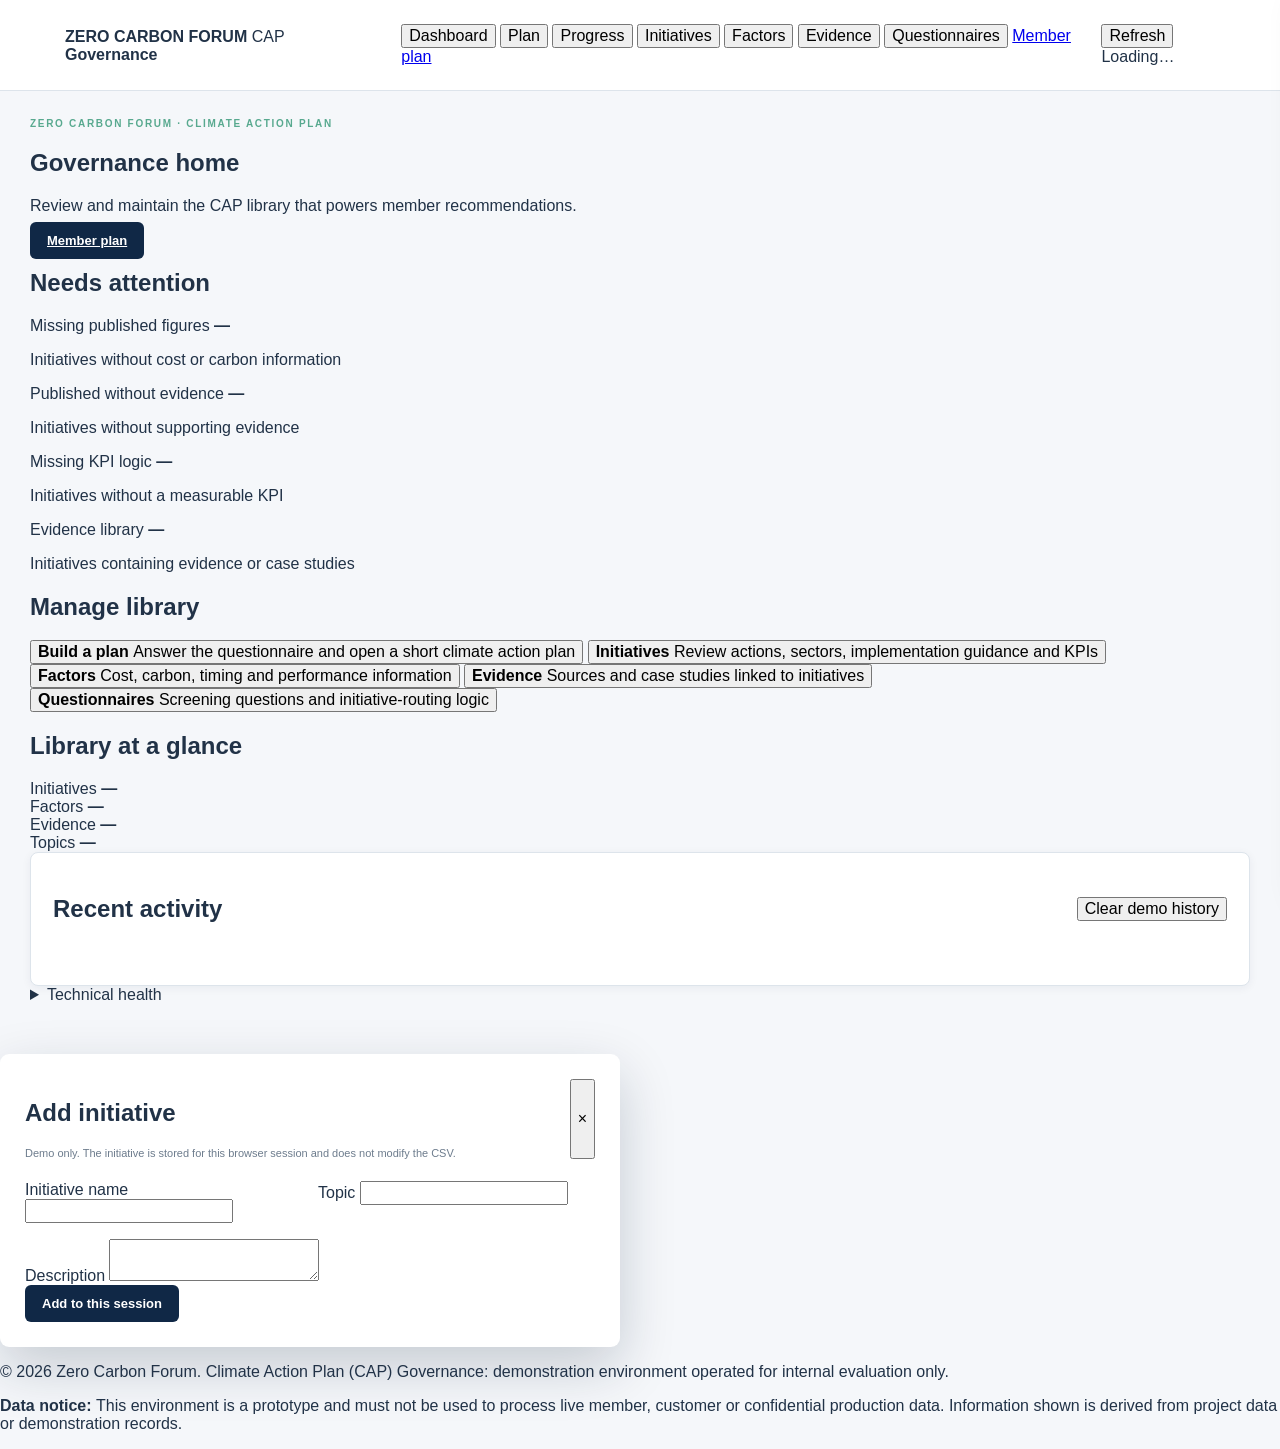
==== commit 562dd5d4: "Update print statement from 'Hello' to 'Goodbye'" ====
--- a/index.html
+++ b/index.html
@@ -1,1003 +1,1595 @@
 <!DOCTYPE html>
 <html lang="en">
+
 <head>
   <meta charset="UTF-8">
-  <meta name="viewport" content="width=device-width, initial-scale=1.0">
-  <title>ZCF CAP Platform</title>
-  <link rel="stylesheet" href="style.css">
+
+  <meta
+    name="viewport"
+    content="width=device-width, initial-scale=1.0"
+  >
+
+  <title>
+    ZCF · CAP Governance
+  </title>
+
+  <link
+    rel="stylesheet"
+    href="style.css"
+  >
 </head>
 
+
 <body>
 
-  <div class="app-shell">
-
-    <!-- LEFT SIDEBAR -->
-    <aside class="sidebar">
-
-      <div class="brand">
-        <div class="brand-icon">Z</div>
+
+<!-- =========================================
+     TOP NAVIGATION
+========================================= -->
+
+<header class="topbar">
+
+  <div class="brand">
+
+    <div class="brand-logo">
+
+      <span class="brand-dot blue"></span>
+
+      <span class="brand-dot red"></span>
+
+    </div>
+
+
+    <div class="brand-copy">
+
+      <strong>
+        ZERO CARBON FORUM
+      </strong>
+
+      <span>
+        CAP
+        <b>Governance</b>
+      </span>
+
+    </div>
+
+  </div>
+
+
+  <nav class="main-nav">
+
+    <button
+      class="nav-link active"
+      data-view="dashboard"
+    >
+      Dashboard
+    </button>
+
+
+    <button
+      class="nav-link"
+      data-view="plan"
+    >
+      Plan
+    </button>
+
+
+    <button
+      class="nav-link"
+      data-view="progress"
+    >
+      Progress
+    </button>
+
+
+    <button
+      class="nav-link"
+      data-view="initiatives"
+    >
+      Initiatives
+    </button>
+
+
+    <button
+      class="nav-link"
+      data-view="factors"
+    >
+      Factors
+    </button>
+
+
+    <button
+      class="nav-link"
+      data-view="evidence"
+    >
+      Evidence
+    </button>
+
+
+    <button
+      class="nav-link"
+      data-view="questionnaires"
+    >
+      Questionnaires
+    </button>
+
+
+    <a
+      class="nav-link member-link"
+      href="member-plan.html"
+    >
+      Member plan
+    </a>
+
+  </nav>
+
+
+  <div class="top-actions">
+
+    <button
+      id="refreshData"
+      class="text-button"
+    >
+      Refresh
+    </button>
+
+
+    <span
+      id="dataStatus"
+      class="system-status"
+    >
+      Loading…
+    </span>
+
+  </div>
+
+</header>
+
+
+
+<!-- =========================================
+     MAIN APPLICATION
+========================================= -->
+
+<main class="app">
+
+
+<!-- =========================================
+     DASHBOARD
+========================================= -->
+
+<section
+  id="dashboardView"
+  class="view active-view"
+>
+
+
+  <div class="page-heading">
+
+    <div>
+
+      <div class="eyebrow">
+        ZERO CARBON FORUM · CLIMATE ACTION PLAN
+      </div>
+
+      <h1>
+        Governance home
+      </h1>
+
+      <p>
+        Review and maintain the CAP library that powers
+        member recommendations.
+      </p>
+
+    </div>
+
+
+    <a
+      href="member-plan.html"
+      class="primary-button"
+    >
+      Member plan
+    </a>
+
+  </div>
+
+
+
+  <!-- NEEDS ATTENTION -->
+
+  <section class="dashboard-section">
+
+    <h2 class="section-title">
+      Needs attention
+    </h2>
+
+
+    <div class="attention-grid">
+
+
+      <article class="attention-card warning">
+
+        <span class="card-label">
+          Missing published figures
+        </span>
+
+        <strong
+          id="missingFiguresMetric"
+          class="big-number"
+        >
+          —
+        </strong>
+
+        <p>
+          Initiatives without cost or carbon information
+        </p>
+
+      </article>
+
+
+
+      <article class="attention-card warning">
+
+        <span class="card-label">
+          Published without evidence
+        </span>
+
+        <strong
+          id="missingEvidenceMetric"
+          class="big-number"
+        >
+          —
+        </strong>
+
+        <p>
+          Initiatives without supporting evidence
+        </p>
+
+      </article>
+
+
+
+      <article class="attention-card warning">
+
+        <span class="card-label">
+          Missing KPI logic
+        </span>
+
+        <strong
+          id="missingKpiMetric"
+          class="big-number"
+        >
+          —
+        </strong>
+
+        <p>
+          Initiatives without a measurable KPI
+        </p>
+
+      </article>
+
+
+
+      <article class="attention-card info">
+
+        <span class="card-label">
+          Evidence library
+        </span>
+
+        <strong
+          id="evidenceLibraryMetric"
+          class="big-number navy-number"
+        >
+          —
+        </strong>
+
+        <p>
+          Initiatives containing evidence or case studies
+        </p>
+
+      </article>
+
+
+    </div>
+
+  </section>
+
+
+
+  <!-- MANAGE LIBRARY -->
+
+  <section class="dashboard-section">
+
+    <h2 class="section-title">
+      Manage library
+    </h2>
+
+
+    <div class="manage-grid">
+
+
+      <button
+        class="manage-card"
+        data-open="plan"
+      >
+
+        <strong>
+          Build a plan
+        </strong>
+
+        <span>
+          Answer the questionnaire and open a short
+          climate action plan
+        </span>
+
+      </button>
+
+
+
+      <button
+        class="manage-card"
+        data-open="initiatives"
+      >
+
+        <strong>
+          Initiatives
+        </strong>
+
+        <span>
+          Review actions, sectors, implementation guidance
+          and KPIs
+        </span>
+
+      </button>
+
+
+
+      <button
+        class="manage-card"
+        data-open="factors"
+      >
+
+        <strong>
+          Factors
+        </strong>
+
+        <span>
+          Cost, carbon, timing and performance information
+        </span>
+
+      </button>
+
+
+
+      <button
+        class="manage-card"
+        data-open="evidence"
+      >
+
+        <strong>
+          Evidence
+        </strong>
+
+        <span>
+          Sources and case studies linked to initiatives
+        </span>
+
+      </button>
+
+
+
+      <button
+        class="manage-card"
+        data-open="questionnaires"
+      >
+
+        <strong>
+          Questionnaires
+        </strong>
+
+        <span>
+          Screening questions and initiative-routing logic
+        </span>
+
+      </button>
+
+
+    </div>
+
+  </section>
+
+
+
+  <!-- LIBRARY AT A GLANCE -->
+
+  <section class="dashboard-section">
+
+    <h2 class="section-title">
+      Library at a glance
+    </h2>
+
+
+    <div class="glance-grid">
+
+
+      <article class="glance-card">
+
+        <span>
+          Initiatives
+        </span>
+
+        <strong id="totalInitiativesMetric">
+          —
+        </strong>
+
+      </article>
+
+
+
+      <article class="glance-card">
+
+        <span>
+          Factors
+        </span>
+
+        <strong id="totalFactorsMetric">
+          —
+        </strong>
+
+      </article>
+
+
+
+      <article class="glance-card">
+
+        <span>
+          Evidence
+        </span>
+
+        <strong id="totalEvidenceMetric">
+          —
+        </strong>
+
+      </article>
+
+
+
+      <article class="glance-card">
+
+        <span>
+          Topics
+        </span>
+
+        <strong id="totalTopicsMetric">
+          —
+        </strong>
+
+      </article>
+
+
+    </div>
+
+  </section>
+
+
+
+  <!-- RECENT ACTIVITY -->
+
+  <section class="dashboard-section">
+
+    <div class="panel">
+
+
+      <div class="panel-header">
+
+        <h2>
+          Recent activity
+        </h2>
+
+
+        <button
+          id="clearActivity"
+          class="underline-button"
+        >
+          Clear demo history
+        </button>
+
+      </div>
+
+
+      <div
+        id="recentActivity"
+        class="activity-list"
+      >
+      </div>
+
+
+    </div>
+
+  </section>
+
+
+
+  <!-- TECHNICAL HEALTH -->
+
+  <details class="technical-health">
+
+    <summary>
+      Technical health
+    </summary>
+
+
+    <div class="health-grid">
+
+
+      <div>
+
+        <span>
+          Data sources
+        </span>
+
+        <strong id="healthSources">
+          —
+        </strong>
+
+      </div>
+
+
+      <div>
+
+        <span>
+          Initiative records
+        </span>
+
+        <strong id="healthRecords">
+          —
+        </strong>
+
+      </div>
+
+
+      <div>
+
+        <span>
+          Duplicate initiatives removed
+        </span>
+
+        <strong id="healthDuplicates">
+          —
+        </strong>
+
+      </div>
+
+
+      <div>
+
+        <span>
+          Data status
+        </span>
+
+        <strong id="healthStatus">
+          —
+        </strong>
+
+      </div>
+
+
+    </div>
+
+  </details>
+
+
+</section>
+
+
+
+<!-- =========================================
+     PLAN
+========================================= -->
+
+<section
+  id="planView"
+  class="view"
+>
+
+  <div class="page-heading">
+
+    <div>
+
+      <div class="eyebrow">
+        CLIMATE ACTION PLAN
+      </div>
+
+      <h1>
+        Build a member plan
+      </h1>
+
+      <p>
+        Launch the member-facing questionnaire and generate
+        a prioritised climate action plan.
+      </p>
+
+    </div>
+
+  </div>
+
+
+  <div class="plan-launch-card">
+
+    <div>
+
+      <div class="plan-icon">
+        CAP
+      </div>
+
+    </div>
+
+
+    <div class="plan-launch-copy">
+
+      <h2>
+        Member Climate Action Plan
+      </h2>
+
+      <p>
+        Members can confirm their organisation profile,
+        operating boundary and material topics before
+        reviewing relevant actions from the initiative
+        library.
+      </p>
+
+
+      <div class="plan-features">
+
+        <span>
+          ✓ Returning organisation flow
+        </span>
+
+        <span>
+          ✓ New organisation questionnaire
+        </span>
+
+        <span>
+          ✓ Initiative recommendation logic
+        </span>
+
+        <span>
+          ✓ Printable final plan
+        </span>
+
+      </div>
+
+
+      <a
+        href="member-plan.html"
+        class="primary-button"
+      >
+        Open member plan
+      </a>
+
+    </div>
+
+  </div>
+
+</section>
+
+
+
+<!-- =========================================
+     PROGRESS
+========================================= -->
+
+<section
+  id="progressView"
+  class="view"
+>
+
+
+  <div class="page-heading">
+
+    <div>
+
+      <div class="eyebrow">
+        LIBRARY QUALITY
+      </div>
+
+      <h1>
+        Progress
+      </h1>
+
+      <p>
+        Review completeness across the refreshed
+        Climate Action Plan library.
+      </p>
+
+    </div>
+
+  </div>
+
+
+  <div class="progress-summary">
+
+    <article>
+
+      <span>
+        Evidence coverage
+      </span>
+
+      <strong id="progressEvidence">
+        —
+      </strong>
+
+    </article>
+
+
+    <article>
+
+      <span>
+        KPI coverage
+      </span>
+
+      <strong id="progressKpi">
+        —
+      </strong>
+
+    </article>
+
+
+    <article>
+
+      <span>
+        Cost coverage
+      </span>
+
+      <strong id="progressCost">
+        —
+      </strong>
+
+    </article>
+
+
+    <article>
+
+      <span>
+        Carbon coverage
+      </span>
+
+      <strong id="progressCarbon">
+        —
+      </strong>
+
+    </article>
+
+  </div>
+
+
+  <div class="panel">
+
+    <div class="panel-header">
+
+      <div>
+
+        <h2>
+          Topic progress
+        </h2>
+
+        <p>
+          Completeness of initiative information by topic
+        </p>
+
+      </div>
+
+    </div>
+
+
+    <div
+      id="topicProgress"
+      class="topic-progress-list"
+    >
+    </div>
+
+  </div>
+
+
+</section>
+
+
+
+<!-- =========================================
+     INITIATIVES
+========================================= -->
+
+<section
+  id="initiativesView"
+  class="view"
+>
+
+
+  <div class="page-heading compact-heading">
+
+    <div>
+
+      <h1>
+        Initiatives
+      </h1>
+
+      <p>
+        Search and review the refreshed initiative library.
+      </p>
+
+    </div>
+
+
+    <button
+      id="addInitiativeButton"
+      class="primary-button"
+    >
+      Add initiative
+    </button>
+
+  </div>
+
+
+  <div class="filter-bar">
+
+
+    <input
+      id="initiativeSearch"
+      class="search-input"
+      type="search"
+      placeholder="Search ID or name"
+    >
+
+
+    <select id="topicFilter">
+
+      <option value="">
+        All topics
+      </option>
+
+    </select>
+
+
+    <select id="subTopicFilter">
+
+      <option value="">
+        All sub-topics
+      </option>
+
+    </select>
+
+
+    <select id="sectorFilter">
+
+      <option value="">
+        All sectors
+      </option>
+
+      <option>
+        Restaurants
+      </option>
+
+      <option>
+        QSRs
+      </option>
+
+      <option>
+        Pubs/Bars/Breweries
+      </option>
+
+      <option>
+        Hotels
+      </option>
+
+      <option>
+        Contract Caterers
+      </option>
+
+      <option>
+        Experiential Leisure
+      </option>
+
+    </select>
+
+
+    <select id="readinessFilter">
+
+      <option value="">
+        All readiness
+      </option>
+
+      <option value="ready">
+        Ready
+      </option>
+
+      <option value="partial">
+        Partial
+      </option>
+
+      <option value="review">
+        Needs review
+      </option>
+
+    </select>
+
+
+  </div>
+
+
+  <div class="table-meta">
+
+    <span id="initiativeResultCount">
+      —
+    </span>
+
+    <span>
+      Cost and carbon values are taken from the uploaded
+      initiative library where available.
+    </span>
+
+  </div>
+
+
+  <div class="table-panel">
+
+    <table class="data-table initiatives-table">
+
+      <thead>
+
+        <tr>
+
+          <th>
+            Initiative
+          </th>
+
+          <th>
+            Topic
+          </th>
+
+          <th>
+            Sub-topic
+          </th>
+
+          <th>
+            Sector
+          </th>
+
+          <th>
+            Cost
+          </th>
+
+          <th>
+            Carbon
+          </th>
+
+          <th>
+            KPI / ROI
+          </th>
+
+          <th>
+            Readiness
+          </th>
+
+        </tr>
+
+      </thead>
+
+
+      <tbody id="initiativesTable">
+      </tbody>
+
+    </table>
+
+  </div>
+
+
+</section>
+
+
+
+<!-- =========================================
+     FACTORS
+========================================= -->
+
+<section
+  id="factorsView"
+  class="view"
+>
+
+
+  <div class="page-heading compact-heading">
+
+    <div>
+
+      <h1>
+        Factors
+      </h1>
+
+      <p id="factorCount">
+        —
+      </p>
+
+    </div>
+
+  </div>
+
+
+  <div class="filter-bar">
+
+    <select id="factorTypeFilter">
+
+      <option value="">
+        All types
+      </option>
+
+      <option value="Cost">
+        Cost
+      </option>
+
+      <option value="Carbon">
+        Carbon
+      </option>
+
+      <option value="Timing">
+        Timing
+      </option>
+
+      <option value="KPI">
+        KPI
+      </option>
+
+    </select>
+
+
+    <input
+      id="factorSearch"
+      class="search-input"
+      placeholder="Filter factors"
+    >
+
+  </div>
+
+
+  <div class="table-panel">
+
+    <table class="data-table">
+
+      <thead>
+
+        <tr>
+
+          <th>
+            ID
+          </th>
+
+          <th>
+            Type
+          </th>
+
+          <th>
+            Initiative
+          </th>
+
+          <th>
+            Value
+          </th>
+
+          <th>
+            Topic
+          </th>
+
+        </tr>
+
+      </thead>
+
+
+      <tbody id="factorsTable">
+      </tbody>
+
+    </table>
+
+  </div>
+
+
+</section>
+
+
+
+<!-- =========================================
+     EVIDENCE
+========================================= -->
+
+<section
+  id="evidenceView"
+  class="view"
+>
+
+
+  <div class="page-heading compact-heading">
+
+    <div>
+
+      <h1>
+        Evidence
+      </h1>
+
+      <p id="evidenceResultCount">
+        —
+      </p>
+
+    </div>
+
+  </div>
+
+
+  <div class="filter-bar">
+
+    <input
+      id="evidenceSearch"
+      class="search-input wide-search"
+      type="search"
+      placeholder="Search evidence, organisations or references"
+    >
+
+  </div>
+
+
+  <div class="table-panel">
+
+    <table class="data-table">
+
+      <thead>
+
+        <tr>
+
+          <th>
+            ID
+          </th>
+
+          <th>
+            Initiative
+          </th>
+
+          <th>
+            Evidence / Case Study
+          </th>
+
+          <th>
+            Topic
+          </th>
+
+          <th>
+            Reference
+          </th>
+
+          <th>
+            Status
+          </th>
+
+        </tr>
+
+      </thead>
+
+
+      <tbody id="evidenceTable">
+      </tbody>
+
+    </table>
+
+  </div>
+
+
+</section>
+
+
+
+<!-- =========================================
+     QUESTIONNAIRES
+========================================= -->
+
+<section
+  id="questionnairesView"
+  class="view"
+>
+
+
+  <div class="page-heading">
+
+    <div>
+
+      <div class="eyebrow">
+        INITIATIVE ROUTING
+      </div>
+
+      <h1>
+        Questionnaires
+      </h1>
+
+      <p>
+        Test how member responses route to relevant
+        initiative recommendations.
+      </p>
+
+    </div>
+
+  </div>
+
+
+  <div class="questionnaire-layout">
+
+
+    <div class="panel">
+
+
+      <h2>
+        Screening profile
+      </h2>
+
+
+      <div class="form-grid">
+
+
+        <label>
+
+          <span>
+            Sector
+          </span>
+
+          <select id="questionSector">
+
+            <option value="">
+              All sectors
+            </option>
+
+            <option>
+              Restaurants
+            </option>
+
+            <option>
+              QSRs
+            </option>
+
+            <option>
+              Pubs/Bars/Breweries
+            </option>
+
+            <option>
+              Hotels
+            </option>
+
+            <option>
+              Contract Caterers
+            </option>
+
+            <option>
+              Experiential Leisure
+            </option>
+
+          </select>
+
+        </label>
+
+
+
+        <label>
+
+          <span>
+            Priority
+          </span>
+
+          <select id="questionPriority">
+
+            <option value="">
+              All priorities
+            </option>
+
+            <option value="Governance">
+              Governance
+            </option>
+
+            <option value="Energy">
+              Energy
+            </option>
+
+            <option value="Supply">
+              Supply Chain
+            </option>
+
+            <option value="Nature">
+              Nature & Resources
+            </option>
+
+          </select>
+
+        </label>
+
+      </div>
+
+
+
+      <div class="question-checks">
+
+
+        <label>
+
+          <input
+            id="questionEnergy"
+            type="checkbox"
+          >
+
+          <span>
+            Reliable energy data available
+          </span>
+
+        </label>
+
+
+
+        <label>
+
+          <input
+            id="questionScope3"
+            type="checkbox"
+          >
+
+          <span>
+            Scope 3 baseline available
+          </span>
+
+        </label>
+
+
+
+        <label>
+
+          <input
+            id="questionBoard"
+            type="checkbox"
+          >
+
+          <span>
+            Board-level sustainability responsibility
+          </span>
+
+        </label>
+
+
+      </div>
+
+
+      <button
+        id="runQuestionnaire"
+        class="primary-button"
+      >
+        Generate recommendations
+      </button>
+
+
+    </div>
+
+
+
+    <div class="panel">
+
+
+      <div class="panel-header">
 
         <div>
-          <div class="brand-name">Zero Carbon Forum</div>
-          <div class="brand-subtitle">CAP Management Platform</div>
+
+          <h2>
+            Recommended actions
+          </h2>
+
+          <p>
+            Prototype output based on current responses
+          </p>
+
         </div>
-      </div>
-
-      <nav class="sidebar-nav">
-
-        <button class="nav-item active" data-view="dashboard">
-          <span class="nav-icon">⌂</span>
-          Dashboard
-        </button>
-
-        <button class="nav-item" data-view="initiatives">
-          <span class="nav-icon">▤</span>
-          Initiatives
-        </button>
-
-        <button class="nav-item" data-view="evidence">
-          <span class="nav-icon">⌕</span>
-          Evidence
-        </button>
-
-        <button class="nav-item" data-view="questionnaire">
-          <span class="nav-icon">✓</span>
-          Questionnaires
-        </button>
-
-        <button class="nav-item" data-view="benchmarking">
-          <span class="nav-icon">▥</span>
-          Benchmarking
-        </button>
-
-        <button class="nav-item" data-view="preview">
-          <span class="nav-icon">◉</span>
-          Preview Output
-        </button>
-
-      </nav>
-
-      <div class="sidebar-footer">
-        <div class="prototype-badge">PROTOTYPE</div>
-        <p>Imperial College Business School</p>
-        <p>Consulting Project · 2026</p>
-      </div>
-
-    </aside>
-
-
-    <!-- MAIN AREA -->
-    <main class="main-area">
-
-      <header class="topbar">
-
-        <div>
-          <h1 id="pageTitle">Dashboard</h1>
-          <p id="pageSubtitle">
-            Climate Action Plan management overview
-          </p>
+
+      </div>
+
+
+      <div
+        id="questionnaireResults"
+        class="questionnaire-results"
+      >
+
+        <div class="empty-state">
+          Complete the screening profile to generate
+          recommendations.
         </div>
 
-        <div class="topbar-actions">
-
-          <div class="data-status">
-            <span class="status-dot"></span>
-            <span id="dataStatusText">Loading initiative library...</span>
-          </div>
-
-          <button class="primary-button" id="refreshButton">
-            Refresh data
-          </button>
-
-        </div>
-
-      </header>
-
-
-      <!-- ================= DASHBOARD ================= -->
-
-      <section class="view active-view" id="dashboardView">
-
-        <div class="welcome-panel">
-
-          <div>
-            <div class="eyebrow">ZCF CLIMATE ACTION PLAN</div>
-
-            <h2>
-              Initiative Library Management
-            </h2>
-
-            <p>
-              Manage, review and explore the refreshed decarbonisation
-              initiative library across hospitality and leisure sectors.
-            </p>
-          </div>
-
-          <div class="welcome-mark">
-            ZCF
-          </div>
-
-        </div>
-
-
-        <div class="metric-grid">
-
-          <div class="metric-card">
-
-            <div class="metric-label">
-              Total Initiatives
-            </div>
-
-            <div class="metric-value" id="metricInitiatives">
-              —
-            </div>
-
-            <div class="metric-foot">
-              Across refreshed topic libraries
-            </div>
-
-          </div>
-
-
-          <div class="metric-card">
-
-            <div class="metric-label">
-              Topic Areas
-            </div>
-
-            <div class="metric-value" id="metricTopics">
-              —
-            </div>
-
-            <div class="metric-foot">
-              Active initiative categories
-            </div>
-
-          </div>
-
-
-          <div class="metric-card">
-
-            <div class="metric-label">
-              Evidence Coverage
-            </div>
-
-            <div class="metric-value" id="metricEvidence">
-              —
-            </div>
-
-            <div class="metric-foot">
-              Initiatives with supporting evidence
-            </div>
-
-          </div>
-
-
-          <div class="metric-card">
-
-            <div class="metric-label">
-              KPI Coverage
-            </div>
-
-            <div class="metric-value" id="metricKpi">
-              —
-            </div>
-
-            <div class="metric-foot">
-              Initiatives with measurable KPIs
-            </div>
-
-          </div>
-
-        </div>
-
-
-        <div class="dashboard-grid">
-
-          <div class="panel">
-
-            <div class="panel-header">
-
-              <div>
-                <h3>Initiatives by topic</h3>
-                <p>Current refreshed library composition</p>
-              </div>
-
-            </div>
-
-            <div id="topicBars" class="topic-bars"></div>
-
-          </div>
-
-
-          <div class="panel">
-
-            <div class="panel-header">
-
-              <div>
-                <h3>Data readiness</h3>
-                <p>Completeness of key initiative fields</p>
-              </div>
-
-            </div>
-
-            <div class="readiness-list">
-
-              <div class="readiness-row">
-                <div>
-                  <strong>Evidence</strong>
-                  <span>Evidence or case study available</span>
-                </div>
-
-                <div class="progress-wrap">
-                  <div class="progress">
-                    <div
-                      id="evidenceProgress"
-                      class="progress-fill">
-                    </div>
-                  </div>
-
-                  <span id="evidenceProgressText">—</span>
-                </div>
-              </div>
-
-
-              <div class="readiness-row">
-                <div>
-                  <strong>KPI</strong>
-                  <span>Measurable objective defined</span>
-                </div>
-
-                <div class="progress-wrap">
-                  <div class="progress">
-                    <div
-                      id="kpiProgress"
-                      class="progress-fill">
-                    </div>
-                  </div>
-
-                  <span id="kpiProgressText">—</span>
-                </div>
-              </div>
-
-
-              <div class="readiness-row">
-                <div>
-                  <strong>Cost</strong>
-                  <span>Cost or saving information available</span>
-                </div>
-
-                <div class="progress-wrap">
-                  <div class="progress">
-                    <div
-                      id="costProgress"
-                      class="progress-fill">
-                    </div>
-                  </div>
-
-                  <span id="costProgressText">—</span>
-                </div>
-              </div>
-
-
-              <div class="readiness-row">
-                <div>
-                  <strong>Carbon Impact</strong>
-                  <span>Carbon abatement information available</span>
-                </div>
-
-                <div class="progress-wrap">
-                  <div class="progress">
-                    <div
-                      id="carbonProgress"
-                      class="progress-fill">
-                    </div>
-                  </div>
-
-                  <span id="carbonProgressText">—</span>
-                </div>
-              </div>
-
-            </div>
-
-          </div>
-
-        </div>
-
-
-        <div class="panel recent-panel">
-
-          <div class="panel-header">
-
-            <div>
-              <h3>Initiative library overview</h3>
-              <p>Sample of refreshed initiatives</p>
-            </div>
-
-            <button
-              class="secondary-button"
-              onclick="switchView('initiatives')">
-              View all initiatives
-            </button>
-
-          </div>
-
-          <div class="table-wrapper">
-
-            <table class="data-table">
-
-              <thead>
-                <tr>
-                  <th>Initiative</th>
-                  <th>Topic</th>
-                  <th>Sub-topic</th>
-                  <th>Sector</th>
-                  <th>Evidence</th>
-                </tr>
-              </thead>
-
-              <tbody id="dashboardTableBody"></tbody>
-
-            </table>
-
-          </div>
-
-        </div>
-
-      </section>
-
-
-      <!-- ================= INITIATIVES ================= -->
-
-      <section class="view" id="initiativesView">
-
-        <div class="section-toolbar">
-
-          <div class="filters">
-
-            <div class="search-box">
-              <span>⌕</span>
-
-              <input
-                id="initiativeSearch"
-                type="search"
-                placeholder="Search initiatives..."
-              >
-            </div>
-
-
-            <select id="topicFilter" class="filter-select">
-              <option value="">All topics</option>
-            </select>
-
-
-            <select id="subTopicFilter" class="filter-select">
-              <option value="">All sub-topics</option>
-            </select>
-
-
-            <select id="sectorFilter" class="filter-select">
-              <option value="">All sectors</option>
-            </select>
-
-          </div>
-
-
-          <div class="toolbar-right">
-
-            <span id="initiativeCount" class="result-count"></span>
-
-            <button
-              class="primary-button"
-              id="addInitiativeButton">
-              + Add initiative
-            </button>
-
-          </div>
-
-        </div>
-
-
-        <div class="panel no-padding">
-
-          <div class="table-wrapper initiatives-table-wrapper">
-
-            <table class="data-table initiatives-table">
-
-              <thead>
-
-                <tr>
-                  <th>Initiative</th>
-                  <th>Topic</th>
-                  <th>Sub-topic</th>
-                  <th>Sector Included</th>
-                  <th>Cost</th>
-                  <th>Carbon</th>
-                  <th>Readiness</th>
-                  <th></th>
-                </tr>
-
-              </thead>
-
-              <tbody id="initiativesTableBody"></tbody>
-
-            </table>
-
-          </div>
-
-        </div>
-
-      </section>
-
-
-      <!-- ================= EVIDENCE ================= -->
-
-      <section class="view" id="evidenceView">
-
-        <div class="section-toolbar">
-
-          <div class="search-box evidence-search">
-            <span>⌕</span>
-
-            <input
-              id="evidenceSearch"
-              type="search"
-              placeholder="Search evidence, case studies or references..."
-            >
-          </div>
-
-          <div class="toolbar-right">
-            <span id="evidenceCount" class="result-count"></span>
-          </div>
-
-        </div>
-
-
-        <div class="panel no-padding">
-
-          <div class="table-wrapper">
-
-            <table class="data-table">
-
-              <thead>
-
-                <tr>
-                  <th>Initiative</th>
-                  <th>Topic</th>
-                  <th>Evidence / Case Study</th>
-                  <th>Reference</th>
-                  <th>Status</th>
-                </tr>
-
-              </thead>
-
-              <tbody id="evidenceTableBody"></tbody>
-
-            </table>
-
-          </div>
-
-        </div>
-
-      </section>
-
-
-      <!-- ================= QUESTIONNAIRE ================= -->
-
-      <section class="view" id="questionnaireView">
-
-        <div class="questionnaire-layout">
-
-          <div class="panel questionnaire-panel">
-
-            <div class="panel-header">
-
-              <div>
-                <h3>Member profile</h3>
-
-                <p>
-                  Prototype routing questionnaire for
-                  sector-specific initiative recommendations
-                </p>
-              </div>
-
-            </div>
-
-
-            <div class="form-grid">
-
-              <label class="form-field">
-
-                <span>Sub-sector</span>
-
-                <select id="questionSector">
-                  <option value="All">Select sector</option>
-                  <option>Restaurants</option>
-                  <option>QSRs</option>
-                  <option>Pubs/Bars/Breweries</option>
-                  <option>Hotels</option>
-                  <option>Contract Caterers</option>
-                  <option>Experiential Leisure</option>
-                </select>
-
-              </label>
-
-
-              <label class="form-field">
-
-                <span>Operating model</span>
-
-                <select id="questionOperatingModel">
-                  <option>Owned</option>
-                  <option>Leased</option>
-                  <option>Managed</option>
-                  <option>Franchised</option>
-                  <option>Mixed portfolio</option>
-                </select>
-
-              </label>
-
-
-              <label class="form-field">
-
-                <span>Climate data maturity</span>
-
-                <select id="questionMaturity">
-                  <option value="early">Early stage</option>
-                  <option value="developing">Developing</option>
-                  <option value="advanced">Advanced</option>
-                </select>
-
-              </label>
-
-
-              <label class="form-field">
-
-                <span>Main priority</span>
-
-                <select id="questionPriority">
-                  <option value="">All priorities</option>
-                  <option value="Energy">Energy</option>
-                  <option value="Supply">Supply Chain</option>
-                  <option value="Governance">Governance</option>
-                  <option value="Nature">Nature & Resources</option>
-                </select>
-
-              </label>
-
-            </div>
-
-
-            <div class="question-block">
-
-              <h4>Current capabilities</h4>
-
-              <label class="check-row">
-
-                <input id="hasScope3" type="checkbox">
-
-                <div>
-                  <strong>Scope 3 baseline available</strong>
-
-                  <span>
-                    The organisation has quantified material
-                    value-chain emissions.
-                  </span>
-                </div>
-
-              </label>
-
-
-              <label class="check-row">
-
-                <input id="hasEnergyData" type="checkbox">
-
-                <div>
-                  <strong>Reliable energy data available</strong>
-
-                  <span>
-                    Site-level energy data can support
-                    benchmarking and tracking.
-                  </span>
-                </div>
-
-              </label>
-
-
-              <label class="check-row">
-
-                <input id="hasBoardOversight" type="checkbox">
-
-                <div>
-                  <strong>Board-level sustainability oversight</strong>
-
-                  <span>
-                    Climate or sustainability accountability is
-                    formally assigned.
-                  </span>
-                </div>
-
-              </label>
-
-            </div>
-
-
-            <button
-              id="generateRecommendations"
-              class="primary-button large-button">
-              Generate recommendations
-            </button>
-
-          </div>
-
-
-          <div class="panel recommendation-panel">
-
-            <div class="panel-header">
-
-              <div>
-                <h3>Recommended next actions</h3>
-
-                <p>
-                  Prototype recommendations based on questionnaire inputs
-                </p>
-              </div>
-
-            </div>
-
-            <div id="questionRecommendations" class="recommendation-list">
-
-              <div class="empty-box">
-
-                Complete the questionnaire and select
-                <strong>Generate recommendations</strong>.
-
-              </div>
-
-            </div>
-
-          </div>
-
-        </div>
-
-      </section>
-
-
-      <!-- ================= BENCHMARKING ================= -->
-
-      <section class="view" id="benchmarkingView">
-
-        <div class="benchmark-hero">
-
-          <div class="eyebrow">
-            BENCHMARKING FRAMEWORK
-          </div>
-
-          <h2>
-            Three layers of performance comparison
-          </h2>
-
-          <p>
-            A prototype structure for comparing members
-            using relevant peers while retaining broader
-            cross-sector learning.
-          </p>
-
-        </div>
-
-
-        <div class="benchmark-grid">
-
-          <div class="benchmark-card">
-
-            <div class="benchmark-number">01</div>
-
-            <h3>Peer Benchmarking</h3>
-
-            <p>
-              Compare organisations against businesses
-              with similar sector characteristics,
-              operating models and material emissions.
-            </p>
-
-            <div class="benchmark-tag">
-              Most comparable
-            </div>
-
-          </div>
-
-
-          <div class="benchmark-card">
-
-            <div class="benchmark-number">02</div>
-
-            <h3>Hybrid Benchmarking</h3>
-
-            <p>
-              Combine sector-specific metrics with selected
-              cross-sector indicators where direct peer data
-              is incomplete.
-            </p>
-
-            <div class="benchmark-tag">
-              Flexible comparison
-            </div>
-
-          </div>
-
-
-          <div class="benchmark-card">
-
-            <div class="benchmark-number">03</div>
-
-            <h3>Action-Based Benchmarking</h3>
-
-            <p>
-              Compare maturity based on which practical
-              decarbonisation actions have been implemented
-              rather than only absolute emissions.
-            </p>
-
-            <div class="benchmark-tag">
-              Action focused
-            </div>
-
-          </div>
-
-        </div>
-
-
-        <div class="panel benchmark-table-panel">
-
-          <div class="panel-header">
-
-            <div>
-              <h3>Illustrative maturity dimensions</h3>
-
-              <p>
-                Prototype only — scores are not member data
-              </p>
-            </div>
-
-          </div>
-
-
-          <div class="maturity-grid">
-
-            <div class="maturity-item">
-              <span>Governance</span>
-              <div class="maturity-track">
-                <div style="width:82%"></div>
-              </div>
-              <strong>Advanced</strong>
-            </div>
-
-
-            <div class="maturity-item">
-              <span>Energy</span>
-              <div class="maturity-track">
-                <div style="width:68%"></div>
-              </div>
-              <strong>Developing</strong>
-            </div>
-
-
-            <div class="maturity-item">
-              <span>Supply Chain</span>
-              <div class="maturity-track">
-                <div style="width:47%"></div>
-              </div>
-              <strong>Developing</strong>
-            </div>
-
-
-            <div class="maturity-item">
-              <span>Data Quality</span>
-              <div class="maturity-track">
-                <div style="width:57%"></div>
-              </div>
-              <strong>Developing</strong>
-            </div>
-
-          </div>
-
-        </div>
-
-      </section>
-
-
-      <!-- ================= PREVIEW ================= -->
-
-      <section class="view" id="previewView">
-
-        <div class="preview-page">
-
-          <div class="preview-header">
-
-            <div>
-
-              <div class="eyebrow">
-                MEMBER OUTPUT PREVIEW
-              </div>
-
-              <h2>
-                Climate Action Plan
-              </h2>
-
-              <p>
-                Illustrative output generated from the
-                refreshed initiative library.
-              </p>
-
-            </div>
-
-
-            <div class="preview-score">
-
-              <span>Priority actions</span>
-
-              <strong id="previewActionCount">
-                5
-              </strong>
-
-            </div>
-
-          </div>
-
-
-          <div class="preview-section">
-
-            <h3>Recommended priority actions</h3>
-
-            <div id="previewRecommendations"></div>
-
-          </div>
-
-
-          <div class="preview-section">
-
-            <h3>How to use this output</h3>
-
-            <div class="preview-guidance-grid">
-
-              <div>
-                <strong>1. Review</strong>
-
-                <p>
-                  Confirm whether the recommended actions are
-                  relevant to your operating model.
-                </p>
-              </div>
-
-
-              <div>
-                <strong>2. Prioritise</strong>
-
-                <p>
-                  Consider impact, feasibility, control and
-                  available evidence.
-                </p>
-              </div>
-
-
-              <div>
-                <strong>3. Implement</strong>
-
-                <p>
-                  Assign owners, KPIs and delivery timelines
-                  for selected initiatives.
-                </p>
-              </div>
-
-            </div>
-
-          </div>
-
-        </div>
-
-      </section>
-
-    </main>
-
-  </div>
-
-
-  <!-- ================= INITIATIVE DETAIL DRAWER ================= -->
-
-  <div id="drawerOverlay" class="drawer-overlay"></div>
-
-  <aside id="initiativeDrawer" class="drawer">
-
-    <div class="drawer-header">
+      </div>
+
+
+    </div>
+
+
+  </div>
+
+
+</section>
+
+
+</main>
+
+
+
+<!-- =========================================
+     INITIATIVE DRAWER
+========================================= -->
+
+<div
+  id="drawerBackdrop"
+  class="drawer-backdrop"
+>
+</div>
+
+
+<aside
+  id="initiativeDrawer"
+  class="drawer"
+>
+
+
+  <div class="drawer-header">
+
+    <div>
+
+      <span
+        id="drawerTopic"
+        class="drawer-eyebrow"
+      >
+      </span>
+
+      <h2 id="drawerTitle">
+      </h2>
+
+    </div>
+
+
+    <button
+      id="closeDrawer"
+      class="close-button"
+    >
+      ×
+    </button>
+
+  </div>
+
+
+  <div
+    id="drawerBody"
+    class="drawer-body"
+  >
+  </div>
+
+
+</aside>
+
+
+
+<!-- =========================================
+     SESSION ADD MODAL
+========================================= -->
+
+<div
+  id="modalBackdrop"
+  class="modal-backdrop"
+>
+
+
+  <div class="modal">
+
+
+    <div class="modal-header">
 
       <div>
 
-        <div id="drawerTopic" class="drawer-topic">
-          Topic
-        </div>
-
-        <h2 id="drawerTitle">
-          Initiative
+        <h2>
+          Add initiative
         </h2>
 
-      </div>
-
-      <button id="closeDrawer" class="icon-button">
+        <p>
+          Demo only. The initiative is stored for this
+          browser session and does not modify the CSV.
+        </p>
+
+      </div>
+
+
+      <button
+        id="closeModal"
+        class="close-button"
+      >
         ×
       </button>
 
     </div>
 
 
-    <div id="drawerContent" class="drawer-content"></div>
-
-  </aside>
-
-
-  <!-- ================= ADD INITIATIVE MODAL ================= -->
-
-  <div id="modalOverlay" class="modal-overlay">
-
-    <div class="modal">
-
-      <div class="modal-header">
-
-        <div>
-          <h3>Add initiative</h3>
-
-          <p>
-            Prototype entry — changes are not permanently saved.
-          </p>
-        </div>
-
-        <button id="closeModal" class="icon-button">
-          ×
-        </button>
-
-      </div>
-
-
-      <div class="form-grid modal-form">
-
-        <label class="form-field">
-
-          <span>Initiative</span>
-
-          <input id="newInitiativeName">
-
-        </label>
-
-
-        <label class="form-field">
-
-          <span>Topic</span>
-
-          <input id="newInitiativeTopic">
-
-        </label>
-
-
-        <label class="form-field full-field">
-
-          <span>Description</span>
-
-          <textarea id="newInitiativeDescription"></textarea>
-
-        </label>
-
-      </div>
-
-
-      <button id="saveInitiative" class="primary-button">
-        Add to current session
-      </button>
-
-    </div>
-
-  </div>
-
-
-  <script src="app.js"></script>
+    <div class="form-grid">
+
+
+      <label>
+
+        <span>
+          Initiative name
+        </span>
+
+        <input id="newInitiativeName">
+
+      </label>
+
+
+      <label>
+
+        <span>
+          Topic
+        </span>
+
+        <input id="newInitiativeTopic">
+
+      </label>
+
+
+      <label class="full-field">
+
+        <span>
+          Description
+        </span>
+
+        <textarea
+          id="newInitiativeDescription"
+        ></textarea>
+
+      </label>
+
+
+    </div>
+
+
+    <button
+      id="saveNewInitiative"
+      class="primary-button"
+    >
+      Add to this session
+    </button>
+
+
+  </div>
+
+
+</div>
+
+
+
+<footer>
+
+  <p>
+    © 2026 Zero Carbon Forum. Climate Action Plan (CAP)
+    Governance: demonstration environment operated for
+    internal evaluation only.
+  </p>
+
+
+  <p>
+    <strong>
+      Data notice:
+    </strong>
+
+    This environment is a prototype and must not be used
+    to process live member, customer or confidential
+    production data. Information shown is derived from
+    project data or demonstration records.
+  </p>
+
+</footer>
+
+
+<script src="app.js"></script>
+
 
 </body>
+
 </html>
--- a/style.css
+++ b/style.css
@@ -1,654 +1,1218 @@
+:root {
+  --navy: #102846;
+  --navy-2: #17395f;
+  --green: #1e725d;
+  --green-light: #e8f4ef;
+  --blue-light: #eef4fa;
+  --page: #f5f7fa;
+  --border: #dde4eb;
+  --text: #213247;
+  --muted: #6d7c8d;
+  --white: #ffffff;
+  --red: #b65353;
+  --red-light: #fbecec;
+  --yellow: #a7771d;
+  --yellow-light: #fff6df;
+  --shadow: 0 2px 10px rgba(17, 39, 68, .06);
+}
+
 * {
   box-sizing: border-box;
+}
+
+html,
+body {
   margin: 0;
-  padding: 0;
-}
-
-html {
-  scroll-behavior: smooth;
-}
-
-body {
-  font-family: Arial, Helvetica, sans-serif;
-  color: #17332d;
-  background: #f7f8f4;
+  min-height: 100%;
+  font-family:
+    Inter,
+    -apple-system,
+    BlinkMacSystemFont,
+    "Segoe UI",
+    Arial,
+    sans-serif;
+  color: var(--text);
+  background: var(--page);
+}
+
+button,
+input,
+select,
+textarea {
+  font: inherit;
+}
+
+button {
+  cursor: pointer;
+}
+
+
+/* =========================================
+   APP
+========================================= */
+
+.app-shell {
+  min-height: 100vh;
+}
+
+.sidebar {
+  position: fixed;
+  left: 0;
+  top: 0;
+  bottom: 0;
+  width: 255px;
+  background: var(--navy);
+  color: white;
+  display: flex;
+  flex-direction: column;
+  z-index: 20;
+}
+
+.brand {
+  display: flex;
+  align-items: center;
+  gap: 13px;
+  padding: 28px 22px 25px;
+  border-bottom: 1px solid rgba(255,255,255,.11);
+}
+
+.brand-icon {
+  width: 39px;
+  height: 39px;
+  border-radius: 8px;
+  display: grid;
+  place-items: center;
+  background: #41a07f;
+  font-size: 21px;
+  font-weight: 800;
+}
+
+.brand-name {
+  font-size: 15px;
+  font-weight: 700;
+}
+
+.brand-subtitle {
+  font-size: 11px;
+  opacity: .65;
+  margin-top: 3px;
+}
+
+.sidebar-nav {
+  padding: 19px 12px;
+  flex: 1;
+}
+
+.nav-item {
+  width: 100%;
+  display: flex;
+  align-items: center;
+  gap: 12px;
+  color: #d7e1ec;
+  background: transparent;
+  border: 0;
+  border-radius: 7px;
+  padding: 12px 14px;
+  text-align: left;
+  margin-bottom: 5px;
+  transition: .15s ease;
+}
+
+.nav-item:hover {
+  background: rgba(255,255,255,.07);
+}
+
+.nav-item.active {
+  background: #fff;
+  color: var(--navy);
+  font-weight: 700;
+}
+
+.nav-icon {
+  width: 22px;
+  text-align: center;
+  font-size: 16px;
+}
+
+.sidebar-footer {
+  padding: 20px 20px 24px;
+  font-size: 11px;
+  color: rgba(255,255,255,.58);
   line-height: 1.6;
 }
 
-
-/* =========================
-   HOME PAGE
-========================= */
-
-.hero {
-  min-height: 88vh;
-  padding: 30px 8%;
-
+.sidebar-footer p {
+  margin: 2px 0;
+}
+
+.prototype-badge {
+  display: inline-block;
+  color: #d9f3ea;
+  border: 1px solid rgba(217,243,234,.3);
+  border-radius: 4px;
+  padding: 3px 7px;
+  margin-bottom: 9px;
+  font-size: 9px;
+  letter-spacing: 1.2px;
+}
+
+
+/* =========================================
+   MAIN
+========================================= */
+
+.main-area {
+  margin-left: 255px;
+  min-height: 100vh;
+}
+
+.topbar {
+  height: 91px;
+  background: white;
+  border-bottom: 1px solid var(--border);
+  padding: 19px 30px;
+  display: flex;
+  justify-content: space-between;
+  align-items: center;
+  position: sticky;
+  top: 0;
+  z-index: 15;
+}
+
+.topbar h1 {
+  margin: 0;
+  font-size: 22px;
+  font-weight: 700;
+}
+
+.topbar p {
+  margin: 5px 0 0;
+  color: var(--muted);
+  font-size: 13px;
+}
+
+.topbar-actions {
+  display: flex;
+  align-items: center;
+  gap: 14px;
+}
+
+.data-status {
+  font-size: 12px;
+  color: var(--muted);
+  display: flex;
+  align-items: center;
+  gap: 7px;
+}
+
+.status-dot {
+  width: 8px;
+  height: 8px;
+  border-radius: 50%;
+  background: #e7a33d;
+}
+
+.status-dot.ready {
+  background: #37a174;
+}
+
+.status-dot.error {
+  background: #cf5656;
+}
+
+.primary-button,
+.secondary-button {
+  border-radius: 6px;
+  padding: 10px 16px;
+  border: 1px solid transparent;
+  font-weight: 600;
+  font-size: 13px;
+}
+
+.primary-button {
+  color: white;
+  background: var(--navy);
+}
+
+.primary-button:hover {
+  background: var(--navy-2);
+}
+
+.secondary-button {
+  background: white;
+  color: var(--navy);
+  border-color: var(--border);
+}
+
+.large-button {
+  margin-top: 25px;
+  padding: 12px 20px;
+}
+
+.view {
+  display: none;
+  padding: 27px 30px 50px;
+}
+
+.active-view {
+  display: block;
+}
+
+
+/* =========================================
+   DASHBOARD
+========================================= */
+
+.welcome-panel {
+  min-height: 190px;
+  border-radius: 10px;
+  padding: 33px 38px;
+  color: white;
   background:
     linear-gradient(
-      rgba(12, 53, 45, 0.88),
-      rgba(12, 53, 45, 0.88)
-    ),
-    url(
-      "https://images.unsplash.com/photo-1497250681960-ef046c08a56e?auto=format&fit=crop&w=1800&q=80"
+      115deg,
+      #173b60 0%,
+      #1a5969 60%,
+      #28735f 100%
     );
-
-  background-size: cover;
-  background-position: center;
-
+  display: flex;
+  justify-content: space-between;
+  align-items: center;
+}
+
+.eyebrow {
+  font-size: 10px;
+  font-weight: 800;
+  letter-spacing: 1.7px;
+  color: #58a98f;
+  margin-bottom: 10px;
+}
+
+.welcome-panel .eyebrow {
+  color: #a7dbca;
+}
+
+.welcome-panel h2 {
+  font-size: 29px;
+  margin: 0 0 12px;
+}
+
+.welcome-panel p {
+  margin: 0;
+  max-width: 650px;
+  opacity: .8;
+  font-size: 14px;
+  line-height: 1.7;
+}
+
+.welcome-mark {
+  width: 112px;
+  height: 112px;
+  border: 1px solid rgba(255,255,255,.18);
+  border-radius: 50%;
+  display: grid;
+  place-items: center;
+  font-weight: 800;
+  font-size: 25px;
+  color: rgba(255,255,255,.5);
+}
+
+.metric-grid {
+  display: grid;
+  grid-template-columns: repeat(4, 1fr);
+  gap: 16px;
+  margin-top: 20px;
+}
+
+.metric-card {
+  background: white;
+  border: 1px solid var(--border);
+  border-radius: 8px;
+  padding: 21px 22px 18px;
+  box-shadow: var(--shadow);
+}
+
+.metric-label {
+  color: var(--muted);
+  font-size: 12px;
+}
+
+.metric-value {
+  font-size: 32px;
+  font-weight: 750;
+  margin: 7px 0 7px;
+  color: var(--navy);
+}
+
+.metric-foot {
+  font-size: 11px;
+  color: #97a3af;
+}
+
+.dashboard-grid {
+  display: grid;
+  grid-template-columns: 1.08fr .92fr;
+  gap: 18px;
+  margin-top: 18px;
+}
+
+.panel {
+  background: white;
+  border: 1px solid var(--border);
+  border-radius: 8px;
+  padding: 22px;
+  box-shadow: var(--shadow);
+}
+
+.no-padding {
+  padding: 0;
+}
+
+.panel-header {
+  display: flex;
+  justify-content: space-between;
+  align-items: center;
+  margin-bottom: 20px;
+}
+
+.panel-header h3 {
+  margin: 0;
+  font-size: 15px;
+}
+
+.panel-header p {
+  margin: 5px 0 0;
+  color: var(--muted);
+  font-size: 11px;
+}
+
+.topic-bars {
+  display: flex;
+  flex-direction: column;
+  gap: 14px;
+}
+
+.topic-bar-row {
+  display: grid;
+  grid-template-columns: 170px 1fr 35px;
+  gap: 12px;
+  align-items: center;
+  font-size: 12px;
+}
+
+.topic-bar-name {
+  white-space: nowrap;
+  overflow: hidden;
+  text-overflow: ellipsis;
+}
+
+.topic-track {
+  height: 8px;
+  background: #edf1f5;
+  border-radius: 6px;
+  overflow: hidden;
+}
+
+.topic-fill {
+  height: 100%;
+  background: var(--green);
+  border-radius: 6px;
+}
+
+.topic-count {
+  text-align: right;
+  font-weight: 700;
+}
+
+.readiness-list {
+  display: flex;
+  flex-direction: column;
+  gap: 21px;
+}
+
+.readiness-row {
+  display: grid;
+  grid-template-columns: 1fr 165px;
+  align-items: center;
+  gap: 18px;
+}
+
+.readiness-row strong {
+  display: block;
+  font-size: 12px;
+}
+
+.readiness-row span {
+  display: block;
+  font-size: 10px;
+  color: var(--muted);
+  margin-top: 4px;
+}
+
+.progress-wrap {
+  display: flex;
+  gap: 10px;
+  align-items: center;
+}
+
+.progress {
+  flex: 1;
+  height: 7px;
+  border-radius: 10px;
+  background: #edf1f5;
+  overflow: hidden;
+}
+
+.progress-fill {
+  height: 100%;
+  border-radius: 10px;
+  background: var(--green);
+  width: 0;
+}
+
+.progress-wrap > span {
+  width: 31px;
+  margin: 0;
+  text-align: right;
+  font-weight: 700;
+  color: var(--text);
+}
+
+.recent-panel {
+  margin-top: 18px;
+}
+
+
+/* =========================================
+   TABLES
+========================================= */
+
+.table-wrapper {
+  overflow-x: auto;
+}
+
+.data-table {
+  width: 100%;
+  border-collapse: collapse;
+  font-size: 12px;
+}
+
+.data-table th {
+  background: #f7f9fb;
+  color: #657485;
+  font-size: 10px;
+  text-transform: uppercase;
+  letter-spacing: .45px;
+  text-align: left;
+  padding: 12px 14px;
+  border-bottom: 1px solid var(--border);
+  white-space: nowrap;
+}
+
+.data-table td {
+  padding: 13px 14px;
+  border-bottom: 1px solid #edf0f3;
+  vertical-align: middle;
+  color: #36485c;
+}
+
+.data-table tbody tr:hover {
+  background: #fafcfd;
+}
+
+.initiative-name-cell {
+  min-width: 270px;
+  max-width: 390px;
+  color: var(--navy);
+  font-weight: 650;
+  line-height: 1.45;
+}
+
+.topic-cell {
+  min-width: 130px;
+}
+
+.sector-cell {
+  min-width: 180px;
+  max-width: 260px;
+}
+
+.clamp-text {
+  overflow: hidden;
+  text-overflow: ellipsis;
+  white-space: nowrap;
+}
+
+.status-pill,
+.topic-pill {
+  display: inline-flex;
+  border-radius: 20px;
+  padding: 4px 9px;
+  font-size: 10px;
+  line-height: 1;
+  font-weight: 650;
+  white-space: nowrap;
+}
+
+.status-ready {
+  color: #34705c;
+  background: var(--green-light);
+}
+
+.status-partial {
+  color: var(--yellow);
+  background: var(--yellow-light);
+}
+
+.status-missing {
+  color: var(--red);
+  background: var(--red-light);
+}
+
+.topic-pill {
+  color: #365d79;
+  background: var(--blue-light);
+}
+
+.table-action {
+  border: 0;
+  background: transparent;
+  color: #51677e;
+  font-size: 17px;
+  padding: 5px;
+}
+
+.reference-link {
+  color: #2b6893;
+  text-decoration: none;
+}
+
+.reference-link:hover {
+  text-decoration: underline;
+}
+
+
+/* =========================================
+   TOOLBAR
+========================================= */
+
+.section-toolbar {
+  display: flex;
+  justify-content: space-between;
+  align-items: center;
+  gap: 16px;
+  margin-bottom: 16px;
+}
+
+.filters {
+  display: flex;
+  align-items: center;
+  gap: 9px;
+  flex-wrap: wrap;
+}
+
+.search-box {
+  height: 38px;
+  min-width: 260px;
+  padding: 0 11px;
+  border: 1px solid var(--border);
+  border-radius: 6px;
+  background: white;
+  display: flex;
+  align-items: center;
+  gap: 8px;
+}
+
+.search-box input {
+  border: 0;
+  outline: 0;
+  width: 100%;
+  color: var(--text);
+}
+
+.evidence-search {
+  width: 420px;
+}
+
+.filter-select {
+  height: 38px;
+  border: 1px solid var(--border);
+  border-radius: 6px;
+  background: white;
+  padding: 0 11px;
+  color: #4c5c6c;
+}
+
+.toolbar-right {
+  display: flex;
+  gap: 12px;
+  align-items: center;
+}
+
+.result-count {
+  font-size: 11px;
+  color: var(--muted);
+}
+
+
+/* =========================================
+   QUESTIONNAIRE
+========================================= */
+
+.questionnaire-layout {
+  display: grid;
+  grid-template-columns: 1fr .9fr;
+  gap: 18px;
+}
+
+.form-grid {
+  display: grid;
+  grid-template-columns: 1fr 1fr;
+  gap: 16px;
+}
+
+.form-field {
+  display: flex;
+  flex-direction: column;
+  gap: 7px;
+}
+
+.form-field span {
+  font-size: 11px;
+  font-weight: 650;
+  color: #566678;
+}
+
+.form-field input,
+.form-field select,
+.form-field textarea {
+  width: 100%;
+  border: 1px solid var(--border);
+  border-radius: 6px;
+  padding: 11px 12px;
+  outline: 0;
+  background: white;
+}
+
+.form-field textarea {
+  min-height: 110px;
+  resize: vertical;
+}
+
+.full-field {
+  grid-column: 1 / -1;
+}
+
+.question-block {
+  margin-top: 25px;
+  border-top: 1px solid var(--border);
+  padding-top: 21px;
+}
+
+.question-block h4 {
+  font-size: 13px;
+  margin: 0 0 12px;
+}
+
+.check-row {
+  display: flex;
+  gap: 12px;
+  padding: 12px 0;
+  border-bottom: 1px solid #edf0f3;
+}
+
+.check-row input {
+  margin-top: 4px;
+}
+
+.check-row strong {
+  display: block;
+  font-size: 12px;
+}
+
+.check-row span {
+  display: block;
+  font-size: 11px;
+  color: var(--muted);
+  margin-top: 3px;
+}
+
+.recommendation-list {
+  display: flex;
+  flex-direction: column;
+  gap: 11px;
+}
+
+.recommendation-item {
+  border: 1px solid var(--border);
+  border-radius: 7px;
+  padding: 14px 15px;
+}
+
+.recommendation-item .rec-number {
+  font-size: 10px;
+  color: var(--green);
+  font-weight: 800;
+}
+
+.recommendation-item strong {
+  display: block;
+  margin: 6px 0;
+  font-size: 12px;
+  line-height: 1.4;
+}
+
+.recommendation-item p {
+  font-size: 11px;
+  color: var(--muted);
+  line-height: 1.5;
+  margin: 0;
+}
+
+.empty-box {
+  padding: 45px 24px;
+  border: 1px dashed #ccd5dd;
+  border-radius: 7px;
+  text-align: center;
+  color: var(--muted);
+  font-size: 12px;
+  line-height: 1.7;
+}
+
+
+/* =========================================
+   BENCHMARKING
+========================================= */
+
+.benchmark-hero {
+  margin-bottom: 22px;
+}
+
+.benchmark-hero h2 {
+  margin: 0 0 9px;
+  font-size: 24px;
+}
+
+.benchmark-hero p {
+  max-width: 680px;
+  color: var(--muted);
+  font-size: 13px;
+  line-height: 1.6;
+}
+
+.benchmark-grid {
+  display: grid;
+  grid-template-columns: repeat(3, 1fr);
+  gap: 16px;
+}
+
+.benchmark-card {
+  background: white;
+  border: 1px solid var(--border);
+  border-radius: 8px;
+  padding: 24px;
+}
+
+.benchmark-number {
+  color: #8aa0b3;
+  font-size: 11px;
+  font-weight: 800;
+}
+
+.benchmark-card h3 {
+  margin: 13px 0 9px;
+  font-size: 15px;
+}
+
+.benchmark-card p {
+  font-size: 12px;
+  line-height: 1.6;
+  color: var(--muted);
+  min-height: 76px;
+}
+
+.benchmark-tag {
+  display: inline-block;
+  color: var(--green);
+  background: var(--green-light);
+  padding: 5px 8px;
+  border-radius: 20px;
+  font-size: 10px;
+  font-weight: 650;
+}
+
+.benchmark-table-panel {
+  margin-top: 18px;
+}
+
+.maturity-grid {
+  display: grid;
+  gap: 17px;
+}
+
+.maturity-item {
+  display: grid;
+  grid-template-columns: 130px 1fr 90px;
+  gap: 15px;
+  align-items: center;
+  font-size: 12px;
+}
+
+.maturity-track {
+  height: 8px;
+  background: #edf1f4;
+  border-radius: 6px;
+  overflow: hidden;
+}
+
+.maturity-track div {
+  height: 100%;
+  background: var(--green);
+  border-radius: 6px;
+}
+
+
+/* =========================================
+   PREVIEW
+========================================= */
+
+.preview-page {
+  max-width: 1050px;
+  margin: auto;
+  background: white;
+  border: 1px solid var(--border);
+  min-height: 650px;
+  box-shadow: var(--shadow);
+}
+
+.preview-header {
+  padding: 38px 42px;
+  border-bottom: 1px solid var(--border);
+  display: flex;
+  justify-content: space-between;
+  align-items: center;
+}
+
+.preview-header h2 {
+  margin: 0;
+  font-size: 27px;
+}
+
+.preview-header p {
+  color: var(--muted);
+  font-size: 12px;
+  margin-top: 8px;
+}
+
+.preview-score {
+  width: 110px;
+  height: 90px;
+  border-radius: 8px;
+  background: var(--navy);
   color: white;
-}
-
-
-nav {
+  display: grid;
+  place-items: center;
+  align-content: center;
+}
+
+.preview-score span {
+  font-size: 9px;
+  opacity: .65;
+}
+
+.preview-score strong {
+  font-size: 32px;
+}
+
+.preview-section {
+  padding: 30px 42px;
+  border-bottom: 1px solid var(--border);
+}
+
+.preview-section h3 {
+  font-size: 14px;
+  margin: 0 0 17px;
+}
+
+.preview-action {
+  display: grid;
+  grid-template-columns: 35px 1fr auto;
+  gap: 15px;
+  align-items: start;
+  padding: 14px 0;
+  border-bottom: 1px solid #edf0f3;
+}
+
+.preview-action-number {
+  width: 27px;
+  height: 27px;
+  display: grid;
+  place-items: center;
+  border-radius: 50%;
+  background: var(--green-light);
+  color: var(--green);
+  font-size: 10px;
+  font-weight: 800;
+}
+
+.preview-action strong {
+  font-size: 12px;
+  line-height: 1.4;
+}
+
+.preview-action p {
+  margin: 4px 0 0;
+  color: var(--muted);
+  font-size: 10px;
+}
+
+.preview-guidance-grid {
+  display: grid;
+  grid-template-columns: repeat(3, 1fr);
+  gap: 25px;
+}
+
+.preview-guidance-grid strong {
+  font-size: 12px;
+}
+
+.preview-guidance-grid p {
+  color: var(--muted);
+  font-size: 11px;
+  line-height: 1.6;
+}
+
+
+/* =========================================
+   DRAWER
+========================================= */
+
+.drawer-overlay {
+  position: fixed;
+  inset: 0;
+  background: rgba(16,40,70,.28);
+  z-index: 30;
+  display: none;
+}
+
+.drawer-overlay.open {
+  display: block;
+}
+
+.drawer {
+  position: fixed;
+  right: -650px;
+  top: 0;
+  bottom: 0;
+  width: min(620px, 92vw);
+  background: white;
+  z-index: 40;
+  box-shadow: -10px 0 30px rgba(15,37,60,.13);
+  transition: .25s ease;
+  display: flex;
+  flex-direction: column;
+}
+
+.drawer.open {
+  right: 0;
+}
+
+.drawer-header {
+  padding: 25px 28px;
+  border-bottom: 1px solid var(--border);
   display: flex;
   justify-content: space-between;
-  align-items: center;
-
-  gap: 24px;
-}
-
-
-.logo {
-  font-size: 22px;
-  font-weight: 700;
-}
-
-
-.nav-links {
-  display: flex;
-  gap: 24px;
-  flex-wrap: wrap;
-  justify-content: flex-end;
-}
-
-
-.nav-links a {
-  color: white;
-  text-decoration: none;
-  font-size: 14px;
-}
-
-
-.hero-content {
-  max-width: 850px;
-  margin-top: 150px;
-}
-
-
-.tag,
-.section-label {
-  font-size: 13px;
-  letter-spacing: 2px;
-  font-weight: 700;
-  margin-bottom: 20px;
-}
-
-
-.hero h1 {
-  font-size: 64px;
-  line-height: 1.05;
-  max-width: 900px;
-}
-
-
-.subtitle {
-  max-width: 720px;
-  margin-top: 28px;
-
+  gap: 20px;
+}
+
+.drawer-topic {
+  color: var(--green);
+  font-size: 10px;
+  font-weight: 800;
+  letter-spacing: 1px;
+  text-transform: uppercase;
+}
+
+.drawer-header h2 {
   font-size: 20px;
-
-  color: #e5ebe7;
-}
-
-
-.hero-actions {
-  display: flex;
-  gap: 14px;
-  flex-wrap: wrap;
-}
-
-
-.button {
-  display: inline-block;
-
-  margin-top: 35px;
-
-  padding: 14px 24px;
-
-  background: #d8ef70;
-
-  color: #17332d;
-
-  text-decoration: none;
-
-  border-radius: 30px;
-
-  font-weight: 700;
-
-  border: 1px solid #d8ef70;
-}
-
-
-.button-secondary {
+  margin: 7px 0 0;
+  line-height: 1.4;
+}
+
+.icon-button {
   background: transparent;
-  color: white;
-
-  border-color: rgba(255, 255, 255, 0.65);
-}
-
-
-.section {
-  padding: 100px 8%;
-}
-
-
-.section h2 {
-  font-size: 46px;
-  line-height: 1.15;
-
-  margin-bottom: 25px;
-
-  max-width: 800px;
-}
-
-
-.intro {
-  max-width: 750px;
-
-  font-size: 19px;
-
-  color: #52635e;
-}
-
-
-.stats {
-  display: grid;
-
-  grid-template-columns: repeat(3, 1fr);
-
-  gap: 25px;
-
-  margin-top: 60px;
-}
-
-
-.stat-card {
+  border: 0;
+  color: #718092;
+  font-size: 25px;
+}
+
+.drawer-content {
+  overflow-y: auto;
+  padding: 5px 28px 35px;
+}
+
+.drawer-block {
+  padding: 21px 0;
+  border-bottom: 1px solid #edf0f3;
+}
+
+.drawer-block h4 {
+  text-transform: uppercase;
+  color: #79899a;
+  font-size: 9px;
+  letter-spacing: 1px;
+  margin: 0 0 8px;
+}
+
+.drawer-block p {
+  white-space: pre-wrap;
+  margin: 0;
+  color: #425469;
+  font-size: 12px;
+  line-height: 1.65;
+}
+
+
+/* =========================================
+   MODAL
+========================================= */
+
+.modal-overlay {
+  display: none;
+  position: fixed;
+  inset: 0;
+  background: rgba(14,34,57,.45);
+  z-index: 60;
+  align-items: center;
+  justify-content: center;
+}
+
+.modal-overlay.open {
+  display: flex;
+}
+
+.modal {
+  width: min(620px, 92vw);
   background: white;
-
-  padding: 35px;
-
-  border-radius: 14px;
-}
-
-
-.stat-card h3 {
-  font-size: 42px;
-
-  color: #27594e;
-}
-
-
-.light {
-  background: #edf2ec;
-}
-
-
-.cards,
-.insight-grid {
-  display: grid;
-
-  grid-template-columns: repeat(2, 1fr);
-
-  gap: 25px;
-
-  margin-top: 55px;
-}
-
-
-.card,
-.insight {
-  padding: 35px;
-
-  background: white;
-
-  border-radius: 14px;
-}
-
-
-.card span {
-  color: #7d9c4d;
-
-  font-weight: 700;
-}
-
-
-.card h3,
-.insight h3 {
-  margin: 15px 0 10px;
-
-  font-size: 22px;
-}
-
-
-.dark {
-  background: #153c34;
-
-  color: white;
-}
-
-
-.dark .section-label {
-  color: #d8ef70;
-}
-
-
-.recommendations {
-  display: grid;
-
-  grid-template-columns: repeat(3, 1fr);
-
-  gap: 30px;
-
-  margin-top: 50px;
-}
-
-
-.recommendations div {
-  padding-top: 25px;
-
-  border-top:
-    1px solid rgba(255, 255, 255, 0.35);
-}
-
-
-.recommendations h3 {
-  margin-bottom: 12px;
-}
-
-
-.library-cta {
-  background: #f2f5ea;
-}
-
-
-footer {
-  text-align: center;
-
-  padding: 35px;
-
-  background: #0d2924;
-
-  color: #cdd8d4;
-}
-
-
-
-/* =========================
-   INITIATIVE LIBRARY PAGE
-========================= */
-
-
-.library-page {
-  background: #f4f7f1;
-
-  min-height: 100vh;
-}
-
-
-.library-header {
-  background: #103b32;
-
-  color: white;
-
-  padding: 28px 8% 70px;
-}
-
-
-.library-header nav {
-  margin-bottom: 70px;
-}
-
-
-.back-link {
-  color: white;
-
-  text-decoration: none;
-
-  opacity: 0.85;
-
-  font-size: 14px;
-}
-
-
-.library-eyebrow {
-  color: #d8ef70;
-
-  letter-spacing: 2px;
-
-  font-size: 13px;
-
-  font-weight: 700;
-
-  margin-bottom: 14px;
-}
-
-
-.library-header h1 {
-  font-size: 54px;
-
-  line-height: 1.05;
-
-  max-width: 760px;
-}
-
-
-.library-header p {
-  max-width: 760px;
-
-  margin-top: 18px;
-
-  color: #dbe7e2;
-
-  font-size: 18px;
-}
-
-
-.library-shell {
-  padding: 52px 8% 90px;
-}
-
-
-.library-controls {
-  display: grid;
-
-  grid-template-columns:
-    2fr 1fr 1fr;
-
-  gap: 14px;
-
-  margin-bottom: 18px;
-}
-
-
-.control {
-  width: 100%;
-
-  border: 1px solid #cdd9d1;
-
-  background: white;
-
-  color: #17332d;
-
-  border-radius: 10px;
-
-  padding: 14px 15px;
-
-  font-size: 15px;
-}
-
-
-.library-meta {
-  display: flex;
-
+  border-radius: 9px;
+  padding: 25px;
+  box-shadow: 0 20px 55px rgba(9,31,54,.2);
+}
+
+.modal-header {
+  display: flex;
   justify-content: space-between;
-
-  gap: 20px;
-
-  align-items: center;
-
-  color: #63736e;
-
-  margin-bottom: 28px;
-
-  font-size: 14px;
-}
-
-
-.initiative-grid {
-  display: grid;
-
-  grid-template-columns:
-    repeat(2, minmax(0, 1fr));
-
-  gap: 20px;
-}
-
-
-.initiative-card {
-  background: white;
-
-  border: 1px solid #dfe7e1;
-
-  border-radius: 16px;
-
-  overflow: hidden;
-
-  box-shadow:
-    0 8px 22px rgba(21, 60, 52, 0.05);
-}
-
-
-.initiative-summary {
-  padding: 24px;
-}
-
-
-.card-topline {
-  display: flex;
-
-  justify-content: space-between;
-
-  gap: 12px;
-
-  align-items: flex-start;
-
-  margin-bottom: 14px;
-}
-
-
-.topic-pill {
-  display: inline-block;
-
-  padding: 6px 10px;
-
-  border-radius: 999px;
-
-  background: #edf3e7;
-
-  color: #416149;
-
-  font-size: 12px;
-
-  font-weight: 700;
-}
-
-
-.initiative-card h3 {
-  font-size: 22px;
-
-  line-height: 1.25;
-
-  margin-bottom: 12px;
-}
-
-
-.initiative-card .description {
-  color: #5a6b66;
-
-  font-size: 15px;
-}
-
-
-.quick-facts {
-  display: grid;
-
-  grid-template-columns:
-    1fr 1fr;
-
-  gap: 10px;
-
-  margin-top: 18px;
-}
-
-
-.fact {
-  background: #f7f9f5;
-
-  border-radius: 10px;
-
-  padding: 11px;
-}
-
-
-.fact-label {
-  display: block;
-
+  margin-bottom: 22px;
+}
+
+.modal-header h3 {
+  margin: 0;
+}
+
+.modal-header p {
+  margin: 5px 0 0;
   font-size: 11px;
-
-  text-transform: uppercase;
-
-  letter-spacing: 0.8px;
-
-  color: #82908b;
-
-  margin-bottom: 4px;
-}
-
-
-.fact-value {
-  font-size: 13px;
-
-  font-weight: 700;
-}
-
-
-.details-button {
-  width: 100%;
-
-  border: 0;
-
-  border-top:
-    1px solid #e5ebe7;
-
-  background: #fbfcfa;
-
-  color: #214c41;
-
-  padding: 14px 18px;
-
-  font-weight: 700;
-
-  cursor: pointer;
-
-  text-align: left;
-}
-
-
-.initiative-details {
-  display: none;
-
-  padding: 8px 24px 26px;
-
-  border-top:
-    1px solid #edf1ee;
-}
-
-
-.initiative-card.open
-.initiative-details {
-  display: block;
-}
-
-
-.detail-block {
-  margin-top: 20px;
-}
-
-
-.detail-block h4 {
-  font-size: 13px;
-
-  text-transform: uppercase;
-
-  letter-spacing: 1px;
-
-  color: #567268;
-
-  margin-bottom: 7px;
-}
-
-
-.detail-block p {
-  color: #3f514b;
-
-  font-size: 14px;
-
-  white-space: pre-wrap;
-}
-
-
-.evidence-link {
-  color: #27594e;
-
-  word-break: break-word;
-}
-
-
-.empty-state {
-  grid-column: 1 / -1;
-
-  background: white;
-
-  border:
-    1px dashed #cbd7d0;
-
-  border-radius: 14px;
-
-  padding: 45px;
-
-  text-align: center;
-
-  color: #65766f;
-}
-
-
-
-/* =========================
-   MOBILE
-========================= */
-
-
-@media (max-width: 900px) {
-
-  .nav-links {
+  color: var(--muted);
+}
+
+
+/* =========================================
+   RESPONSIVE
+========================================= */
+
+@media (max-width: 1050px) {
+
+  .sidebar {
+    width: 210px;
+  }
+
+  .main-area {
+    margin-left: 210px;
+  }
+
+  .metric-grid {
+    grid-template-columns: 1fr 1fr;
+  }
+
+  .dashboard-grid,
+  .questionnaire-layout {
+    grid-template-columns: 1fr;
+  }
+
+  .benchmark-grid {
+    grid-template-columns: 1fr;
+  }
+
+}
+
+
+@media (max-width: 760px) {
+
+  .sidebar {
+    position: static;
+    width: 100%;
+  }
+
+  .sidebar-nav {
+    display: flex;
+    overflow-x: auto;
+  }
+
+  .nav-item {
+    min-width: max-content;
+  }
+
+  .sidebar-footer {
     display: none;
   }
 
-
-  .hero h1,
-  .library-header h1 {
-    font-size: 42px;
-  }
-
-
-  .stats,
-  .cards,
-  .insight-grid,
-  .recommendations,
-  .initiative-grid,
-  .library-controls {
+  .main-area {
+    margin-left: 0;
+  }
+
+  .topbar {
+    position: static;
+    height: auto;
+    align-items: flex-start;
+    gap: 15px;
+  }
+
+  .topbar-actions {
+    flex-direction: column;
+    align-items: flex-end;
+  }
+
+  .metric-grid,
+  .preview-guidance-grid {
     grid-template-columns: 1fr;
   }
 
-
-  .section h2 {
-    font-size: 36px;
-  }
-
-
-  .quick-facts {
+  .section-toolbar {
+    align-items: stretch;
+    flex-direction: column;
+  }
+
+  .filters {
+    flex-direction: column;
+    align-items: stretch;
+  }
+
+  .search-box,
+  .filter-select,
+  .evidence-search {
+    width: 100%;
+  }
+
+  .welcome-mark {
+    display: none;
+  }
+
+  .form-grid {
     grid-template-columns: 1fr;
   }
 
-}
+  .full-field {
+    grid-column: auto;
+  }
+
+}
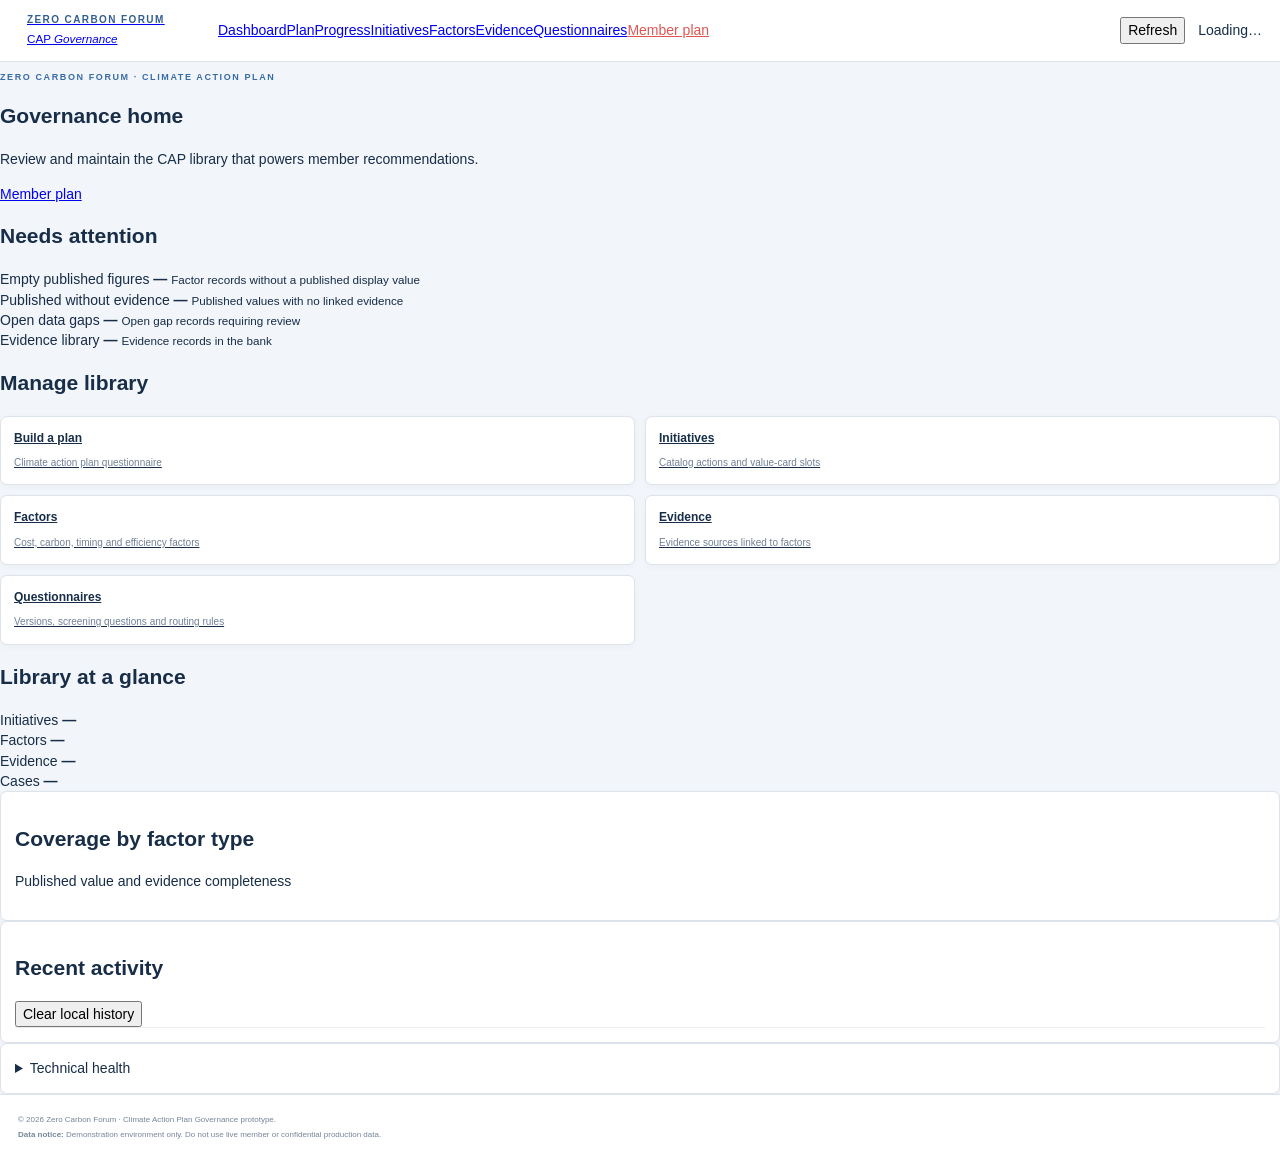
==== commit a7b317b1: "Refactor index.html for improved structure and content" ====
--- a/index.html
+++ b/index.html
@@ -1,123 +1,70 @@
-<!DOCTYPE html>
+<!doctype html>
 <html lang="en">
-
 <head>
-  <meta charset="UTF-8">
-
-  <meta
-    name="viewport"
-    content="width=device-width, initial-scale=1.0"
-  >
-
-  <title>
-    ZCF · CAP Governance
-  </title>
-
-  <link
-    rel="stylesheet"
-    href="style.css"
-  >
+<meta charset="utf-8">
+<meta name="viewport" content="width=device-width,initial-scale=1">
+<title>Dashboard · ZCF CAP</title>
+<link rel="stylesheet" href="style.css">
 </head>
 
-
-<body>
-
-
-<!-- =========================================
-     TOP NAVIGATION
-========================================= -->
+<body data-page="dashboard">
 
 <header class="topbar">
 
-  <div class="brand">
-
-    <div class="brand-logo">
-
-      <span class="brand-dot blue"></span>
-
-      <span class="brand-dot red"></span>
-
-    </div>
-
-
-    <div class="brand-copy">
+  <a class="brand" href="index.html">
+
+    <span class="brand-mark">
+      <i></i>
+      <b></b>
+    </span>
+
+    <span class="brand-copy">
 
       <strong>
         ZERO CARBON FORUM
       </strong>
 
-      <span>
+      <small>
         CAP
-        <b>Governance</b>
-      </span>
-
-    </div>
-
-  </div>
+        <em>Governance</em>
+      </small>
+
+    </span>
+
+  </a>
 
 
   <nav class="main-nav">
 
-    <button
-      class="nav-link active"
-      data-view="dashboard"
-    >
+    <a href="index.html" data-page="dashboard">
       Dashboard
-    </button>
-
-
-    <button
-      class="nav-link"
-      data-view="plan"
-    >
+    </a>
+
+    <a href="plan.html" data-page="plan">
       Plan
-    </button>
-
-
-    <button
-      class="nav-link"
-      data-view="progress"
-    >
+    </a>
+
+    <a href="progress.html" data-page="progress">
       Progress
-    </button>
-
-
-    <button
-      class="nav-link"
-      data-view="initiatives"
-    >
+    </a>
+
+    <a href="initiatives.html" data-page="initiatives">
       Initiatives
-    </button>
-
-
-    <button
-      class="nav-link"
-      data-view="factors"
-    >
+    </a>
+
+    <a href="factors.html" data-page="factors">
       Factors
-    </button>
-
-
-    <button
-      class="nav-link"
-      data-view="evidence"
-    >
+    </a>
+
+    <a href="evidence.html" data-page="evidence">
       Evidence
-    </button>
-
-
-    <button
-      class="nav-link"
-      data-view="questionnaires"
-    >
+    </a>
+
+    <a href="questionnaires.html" data-page="questionnaires">
       Questionnaires
-    </button>
-
-
-    <a
-      class="nav-link member-link"
-      href="member-plan.html"
-    >
+    </a>
+
+    <a href="member-plan.html" class="member-link">
       Member plan
     </a>
 
@@ -126,18 +73,11 @@
 
   <div class="top-actions">
 
-    <button
-      id="refreshData"
-      class="text-button"
-    >
+    <button id="refreshData" class="text-btn">
       Refresh
     </button>
 
-
-    <span
-      id="dataStatus"
-      class="system-status"
-    >
+    <span id="dataStatus">
       Loading…
     </span>
 
@@ -146,1442 +86,386 @@
 </header>
 
 
-
-<!-- =========================================
-     MAIN APPLICATION
-========================================= -->
-
-<main class="app">
-
-
-<!-- =========================================
-     DASHBOARD
-========================================= -->
-
-<section
-  id="dashboardView"
-  class="view active-view"
->
-
-
-  <div class="page-heading">
+<main class="page-shell">
+
+<section class="heading split">
+
+  <div>
+
+    <p class="eyebrow">
+      ZERO CARBON FORUM · CLIMATE ACTION PLAN
+    </p>
+
+    <h1>
+      Governance home
+    </h1>
+
+    <p>
+      Review and maintain the CAP library that powers member recommendations.
+    </p>
+
+  </div>
+
+
+  <a class="btn primary" href="member-plan.html">
+    Member plan
+  </a>
+
+</section>
+
+
+<section>
+
+  <h2 class="section-label">
+    Needs attention
+  </h2>
+
+
+  <div class="metric-grid four">
+
+
+    <article class="metric-card warn">
+
+      <span>
+        Empty published figures
+      </span>
+
+      <strong id="metricEmpty">
+        —
+      </strong>
+
+      <small>
+        Factor records without a published display value
+      </small>
+
+    </article>
+
+
+    <article class="metric-card warn">
+
+      <span>
+        Published without evidence
+      </span>
+
+      <strong id="metricNoEvidence">
+        —
+      </strong>
+
+      <small>
+        Published values with no linked evidence
+      </small>
+
+    </article>
+
+
+    <article class="metric-card warn">
+
+      <span>
+        Open data gaps
+      </span>
+
+      <strong id="metricOpenGaps">
+        —
+      </strong>
+
+      <small>
+        Open gap records requiring review
+      </small>
+
+    </article>
+
+
+    <article class="metric-card">
+
+      <span>
+        Evidence library
+      </span>
+
+      <strong id="metricEvidence">
+        —
+      </strong>
+
+      <small>
+        Evidence records in the bank
+      </small>
+
+    </article>
+
+
+  </div>
+
+</section>
+
+
+<section>
+
+  <h2 class="section-label">
+    Manage library
+  </h2>
+
+
+  <div class="manage-grid">
+
+
+    <a class="manage-card" href="plan.html">
+
+      <strong>
+        Build a plan
+      </strong>
+
+      <span>
+        Climate action plan questionnaire
+      </span>
+
+    </a>
+
+
+    <a class="manage-card" href="initiatives.html">
+
+      <strong>
+        Initiatives
+      </strong>
+
+      <span>
+        Catalog actions and value-card slots
+      </span>
+
+    </a>
+
+
+    <a class="manage-card" href="factors.html">
+
+      <strong>
+        Factors
+      </strong>
+
+      <span>
+        Cost, carbon, timing and efficiency factors
+      </span>
+
+    </a>
+
+
+    <a class="manage-card" href="evidence.html">
+
+      <strong>
+        Evidence
+      </strong>
+
+      <span>
+        Evidence sources linked to factors
+      </span>
+
+    </a>
+
+
+    <a class="manage-card" href="questionnaires.html">
+
+      <strong>
+        Questionnaires
+      </strong>
+
+      <span>
+        Versions, screening questions and routing rules
+      </span>
+
+    </a>
+
+
+  </div>
+
+</section>
+
+
+<section>
+
+  <h2 class="section-label">
+    Library at a glance
+  </h2>
+
+
+  <div class="metric-grid four">
+
+
+    <article class="metric-card compact">
+
+      <span>
+        Initiatives
+      </span>
+
+      <strong id="metricInitiatives">
+        —
+      </strong>
+
+    </article>
+
+
+    <article class="metric-card compact">
+
+      <span>
+        Factors
+      </span>
+
+      <strong id="metricFactors">
+        —
+      </strong>
+
+    </article>
+
+
+    <article class="metric-card compact">
+
+      <span>
+        Evidence
+      </span>
+
+      <strong id="metricEvidence2">
+        —
+      </strong>
+
+    </article>
+
+
+    <article class="metric-card compact">
+
+      <span>
+        Cases
+      </span>
+
+      <strong id="metricCases">
+        —
+      </strong>
+
+    </article>
+
+
+  </div>
+
+</section>
+
+
+<section class="panel">
+
+  <div class="panel-head">
 
     <div>
 
-      <div class="eyebrow">
-        ZERO CARBON FORUM · CLIMATE ACTION PLAN
-      </div>
-
-      <h1>
-        Governance home
-      </h1>
+      <h2>
+        Coverage by factor type
+      </h2>
 
       <p>
-        Review and maintain the CAP library that powers
-        member recommendations.
+        Published value and evidence completeness
       </p>
 
     </div>
 
-
-    <a
-      href="member-plan.html"
-      class="primary-button"
-    >
-      Member plan
-    </a>
-
-  </div>
-
-
-
-  <!-- NEEDS ATTENTION -->
-
-  <section class="dashboard-section">
-
-    <h2 class="section-title">
-      Needs attention
+  </div>
+
+
+  <div id="coverageBars" class="coverage-bars">
+  </div>
+
+</section>
+
+
+<section class="panel">
+
+  <div class="panel-head">
+
+    <h2>
+      Recent activity
     </h2>
 
-
-    <div class="attention-grid">
-
-
-      <article class="attention-card warning">
-
-        <span class="card-label">
-          Missing published figures
-        </span>
-
-        <strong
-          id="missingFiguresMetric"
-          class="big-number"
-        >
-          —
-        </strong>
-
-        <p>
-          Initiatives without cost or carbon information
-        </p>
-
-      </article>
-
-
-
-      <article class="attention-card warning">
-
-        <span class="card-label">
-          Published without evidence
-        </span>
-
-        <strong
-          id="missingEvidenceMetric"
-          class="big-number"
-        >
-          —
-        </strong>
-
-        <p>
-          Initiatives without supporting evidence
-        </p>
-
-      </article>
-
-
-
-      <article class="attention-card warning">
-
-        <span class="card-label">
-          Missing KPI logic
-        </span>
-
-        <strong
-          id="missingKpiMetric"
-          class="big-number"
-        >
-          —
-        </strong>
-
-        <p>
-          Initiatives without a measurable KPI
-        </p>
-
-      </article>
-
-
-
-      <article class="attention-card info">
-
-        <span class="card-label">
-          Evidence library
-        </span>
-
-        <strong
-          id="evidenceLibraryMetric"
-          class="big-number navy-number"
-        >
-          —
-        </strong>
-
-        <p>
-          Initiatives containing evidence or case studies
-        </p>
-
-      </article>
-
+    <button id="clearActivity" class="underlink">
+      Clear local history
+    </button>
+
+  </div>
+
+
+  <div id="activityList" class="activity-list">
+  </div>
+
+</section>
+
+
+<details class="panel technical">
+
+  <summary>
+    Technical health
+  </summary>
+
+
+  <div class="technical-grid">
+
+    <div>
+
+      <span>
+        Data files
+      </span>
+
+      <strong id="healthFiles">
+        —
+      </strong>
 
     </div>
 
-  </section>
-
-
-
-  <!-- MANAGE LIBRARY -->
-
-  <section class="dashboard-section">
-
-    <h2 class="section-title">
-      Manage library
-    </h2>
-
-
-    <div class="manage-grid">
-
-
-      <button
-        class="manage-card"
-        data-open="plan"
-      >
-
-        <strong>
-          Build a plan
-        </strong>
-
-        <span>
-          Answer the questionnaire and open a short
-          climate action plan
-        </span>
-
-      </button>
-
-
-
-      <button
-        class="manage-card"
-        data-open="initiatives"
-      >
-
-        <strong>
-          Initiatives
-        </strong>
-
-        <span>
-          Review actions, sectors, implementation guidance
-          and KPIs
-        </span>
-
-      </button>
-
-
-
-      <button
-        class="manage-card"
-        data-open="factors"
-      >
-
-        <strong>
-          Factors
-        </strong>
-
-        <span>
-          Cost, carbon, timing and performance information
-        </span>
-
-      </button>
-
-
-
-      <button
-        class="manage-card"
-        data-open="evidence"
-      >
-
-        <strong>
-          Evidence
-        </strong>
-
-        <span>
-          Sources and case studies linked to initiatives
-        </span>
-
-      </button>
-
-
-
-      <button
-        class="manage-card"
-        data-open="questionnaires"
-      >
-
-        <strong>
-          Questionnaires
-        </strong>
-
-        <span>
-          Screening questions and initiative-routing logic
-        </span>
-
-      </button>
-
+
+    <div>
+
+      <span>
+        Initiative records
+      </span>
+
+      <strong id="healthInitiatives">
+        —
+      </strong>
 
     </div>
 
-  </section>
-
-
-
-  <!-- LIBRARY AT A GLANCE -->
-
-  <section class="dashboard-section">
-
-    <h2 class="section-title">
-      Library at a glance
-    </h2>
-
-
-    <div class="glance-grid">
-
-
-      <article class="glance-card">
-
-        <span>
-          Initiatives
-        </span>
-
-        <strong id="totalInitiativesMetric">
-          —
-        </strong>
-
-      </article>
-
-
-
-      <article class="glance-card">
-
-        <span>
-          Factors
-        </span>
-
-        <strong id="totalFactorsMetric">
-          —
-        </strong>
-
-      </article>
-
-
-
-      <article class="glance-card">
-
-        <span>
-          Evidence
-        </span>
-
-        <strong id="totalEvidenceMetric">
-          —
-        </strong>
-
-      </article>
-
-
-
-      <article class="glance-card">
-
-        <span>
-          Topics
-        </span>
-
-        <strong id="totalTopicsMetric">
-          —
-        </strong>
-
-      </article>
-
+
+    <div>
+
+      <span>
+        Factor records
+      </span>
+
+      <strong id="healthFactors">
+        —
+      </strong>
 
     </div>
 
-  </section>
-
-
-
-  <!-- RECENT ACTIVITY -->
-
-  <section class="dashboard-section">
-
-    <div class="panel">
-
-
-      <div class="panel-header">
-
-        <h2>
-          Recent activity
-        </h2>
-
-
-        <button
-          id="clearActivity"
-          class="underline-button"
-        >
-          Clear demo history
-        </button>
-
-      </div>
-
-
-      <div
-        id="recentActivity"
-        class="activity-list"
-      >
-      </div>
-
+
+    <div>
+
+      <span>
+        Status
+      </span>
+
+      <strong id="healthStatus">
+        —
+      </strong>
 
     </div>
 
-  </section>
-
-
-
-  <!-- TECHNICAL HEALTH -->
-
-  <details class="technical-health">
-
-    <summary>
-      Technical health
-    </summary>
-
-
-    <div class="health-grid">
-
-
-      <div>
-
-        <span>
-          Data sources
-        </span>
-
-        <strong id="healthSources">
-          —
-        </strong>
-
-      </div>
-
-
-      <div>
-
-        <span>
-          Initiative records
-        </span>
-
-        <strong id="healthRecords">
-          —
-        </strong>
-
-      </div>
-
-
-      <div>
-
-        <span>
-          Duplicate initiatives removed
-        </span>
-
-        <strong id="healthDuplicates">
-          —
-        </strong>
-
-      </div>
-
-
-      <div>
-
-        <span>
-          Data status
-        </span>
-
-        <strong id="healthStatus">
-          —
-        </strong>
-
-      </div>
-
-
-    </div>
-
-  </details>
-
-
-</section>
-
-
-
-<!-- =========================================
-     PLAN
-========================================= -->
-
-<section
-  id="planView"
-  class="view"
->
-
-  <div class="page-heading">
-
-    <div>
-
-      <div class="eyebrow">
-        CLIMATE ACTION PLAN
-      </div>
-
-      <h1>
-        Build a member plan
-      </h1>
-
-      <p>
-        Launch the member-facing questionnaire and generate
-        a prioritised climate action plan.
-      </p>
-
-    </div>
-
-  </div>
-
-
-  <div class="plan-launch-card">
-
-    <div>
-
-      <div class="plan-icon">
-        CAP
-      </div>
-
-    </div>
-
-
-    <div class="plan-launch-copy">
-
-      <h2>
-        Member Climate Action Plan
-      </h2>
-
-      <p>
-        Members can confirm their organisation profile,
-        operating boundary and material topics before
-        reviewing relevant actions from the initiative
-        library.
-      </p>
-
-
-      <div class="plan-features">
-
-        <span>
-          ✓ Returning organisation flow
-        </span>
-
-        <span>
-          ✓ New organisation questionnaire
-        </span>
-
-        <span>
-          ✓ Initiative recommendation logic
-        </span>
-
-        <span>
-          ✓ Printable final plan
-        </span>
-
-      </div>
-
-
-      <a
-        href="member-plan.html"
-        class="primary-button"
-      >
-        Open member plan
-      </a>
-
-    </div>
-
-  </div>
-
-</section>
-
-
-
-<!-- =========================================
-     PROGRESS
-========================================= -->
-
-<section
-  id="progressView"
-  class="view"
->
-
-
-  <div class="page-heading">
-
-    <div>
-
-      <div class="eyebrow">
-        LIBRARY QUALITY
-      </div>
-
-      <h1>
-        Progress
-      </h1>
-
-      <p>
-        Review completeness across the refreshed
-        Climate Action Plan library.
-      </p>
-
-    </div>
-
-  </div>
-
-
-  <div class="progress-summary">
-
-    <article>
-
-      <span>
-        Evidence coverage
-      </span>
-
-      <strong id="progressEvidence">
-        —
-      </strong>
-
-    </article>
-
-
-    <article>
-
-      <span>
-        KPI coverage
-      </span>
-
-      <strong id="progressKpi">
-        —
-      </strong>
-
-    </article>
-
-
-    <article>
-
-      <span>
-        Cost coverage
-      </span>
-
-      <strong id="progressCost">
-        —
-      </strong>
-
-    </article>
-
-
-    <article>
-
-      <span>
-        Carbon coverage
-      </span>
-
-      <strong id="progressCarbon">
-        —
-      </strong>
-
-    </article>
-
-  </div>
-
-
-  <div class="panel">
-
-    <div class="panel-header">
-
-      <div>
-
-        <h2>
-          Topic progress
-        </h2>
-
-        <p>
-          Completeness of initiative information by topic
-        </p>
-
-      </div>
-
-    </div>
-
-
-    <div
-      id="topicProgress"
-      class="topic-progress-list"
-    >
-    </div>
-
-  </div>
-
-
-</section>
-
-
-
-<!-- =========================================
-     INITIATIVES
-========================================= -->
-
-<section
-  id="initiativesView"
-  class="view"
->
-
-
-  <div class="page-heading compact-heading">
-
-    <div>
-
-      <h1>
-        Initiatives
-      </h1>
-
-      <p>
-        Search and review the refreshed initiative library.
-      </p>
-
-    </div>
-
-
-    <button
-      id="addInitiativeButton"
-      class="primary-button"
-    >
-      Add initiative
-    </button>
-
-  </div>
-
-
-  <div class="filter-bar">
-
-
-    <input
-      id="initiativeSearch"
-      class="search-input"
-      type="search"
-      placeholder="Search ID or name"
-    >
-
-
-    <select id="topicFilter">
-
-      <option value="">
-        All topics
-      </option>
-
-    </select>
-
-
-    <select id="subTopicFilter">
-
-      <option value="">
-        All sub-topics
-      </option>
-
-    </select>
-
-
-    <select id="sectorFilter">
-
-      <option value="">
-        All sectors
-      </option>
-
-      <option>
-        Restaurants
-      </option>
-
-      <option>
-        QSRs
-      </option>
-
-      <option>
-        Pubs/Bars/Breweries
-      </option>
-
-      <option>
-        Hotels
-      </option>
-
-      <option>
-        Contract Caterers
-      </option>
-
-      <option>
-        Experiential Leisure
-      </option>
-
-    </select>
-
-
-    <select id="readinessFilter">
-
-      <option value="">
-        All readiness
-      </option>
-
-      <option value="ready">
-        Ready
-      </option>
-
-      <option value="partial">
-        Partial
-      </option>
-
-      <option value="review">
-        Needs review
-      </option>
-
-    </select>
-
-
-  </div>
-
-
-  <div class="table-meta">
-
-    <span id="initiativeResultCount">
-      —
-    </span>
-
-    <span>
-      Cost and carbon values are taken from the uploaded
-      initiative library where available.
-    </span>
-
-  </div>
-
-
-  <div class="table-panel">
-
-    <table class="data-table initiatives-table">
-
-      <thead>
-
-        <tr>
-
-          <th>
-            Initiative
-          </th>
-
-          <th>
-            Topic
-          </th>
-
-          <th>
-            Sub-topic
-          </th>
-
-          <th>
-            Sector
-          </th>
-
-          <th>
-            Cost
-          </th>
-
-          <th>
-            Carbon
-          </th>
-
-          <th>
-            KPI / ROI
-          </th>
-
-          <th>
-            Readiness
-          </th>
-
-        </tr>
-
-      </thead>
-
-
-      <tbody id="initiativesTable">
-      </tbody>
-
-    </table>
-
-  </div>
-
-
-</section>
-
-
-
-<!-- =========================================
-     FACTORS
-========================================= -->
-
-<section
-  id="factorsView"
-  class="view"
->
-
-
-  <div class="page-heading compact-heading">
-
-    <div>
-
-      <h1>
-        Factors
-      </h1>
-
-      <p id="factorCount">
-        —
-      </p>
-
-    </div>
-
-  </div>
-
-
-  <div class="filter-bar">
-
-    <select id="factorTypeFilter">
-
-      <option value="">
-        All types
-      </option>
-
-      <option value="Cost">
-        Cost
-      </option>
-
-      <option value="Carbon">
-        Carbon
-      </option>
-
-      <option value="Timing">
-        Timing
-      </option>
-
-      <option value="KPI">
-        KPI
-      </option>
-
-    </select>
-
-
-    <input
-      id="factorSearch"
-      class="search-input"
-      placeholder="Filter factors"
-    >
-
-  </div>
-
-
-  <div class="table-panel">
-
-    <table class="data-table">
-
-      <thead>
-
-        <tr>
-
-          <th>
-            ID
-          </th>
-
-          <th>
-            Type
-          </th>
-
-          <th>
-            Initiative
-          </th>
-
-          <th>
-            Value
-          </th>
-
-          <th>
-            Topic
-          </th>
-
-        </tr>
-
-      </thead>
-
-
-      <tbody id="factorsTable">
-      </tbody>
-
-    </table>
-
-  </div>
-
-
-</section>
-
-
-
-<!-- =========================================
-     EVIDENCE
-========================================= -->
-
-<section
-  id="evidenceView"
-  class="view"
->
-
-
-  <div class="page-heading compact-heading">
-
-    <div>
-
-      <h1>
-        Evidence
-      </h1>
-
-      <p id="evidenceResultCount">
-        —
-      </p>
-
-    </div>
-
-  </div>
-
-
-  <div class="filter-bar">
-
-    <input
-      id="evidenceSearch"
-      class="search-input wide-search"
-      type="search"
-      placeholder="Search evidence, organisations or references"
-    >
-
-  </div>
-
-
-  <div class="table-panel">
-
-    <table class="data-table">
-
-      <thead>
-
-        <tr>
-
-          <th>
-            ID
-          </th>
-
-          <th>
-            Initiative
-          </th>
-
-          <th>
-            Evidence / Case Study
-          </th>
-
-          <th>
-            Topic
-          </th>
-
-          <th>
-            Reference
-          </th>
-
-          <th>
-            Status
-          </th>
-
-        </tr>
-
-      </thead>
-
-
-      <tbody id="evidenceTable">
-      </tbody>
-
-    </table>
-
-  </div>
-
-
-</section>
-
-
-
-<!-- =========================================
-     QUESTIONNAIRES
-========================================= -->
-
-<section
-  id="questionnairesView"
-  class="view"
->
-
-
-  <div class="page-heading">
-
-    <div>
-
-      <div class="eyebrow">
-        INITIATIVE ROUTING
-      </div>
-
-      <h1>
-        Questionnaires
-      </h1>
-
-      <p>
-        Test how member responses route to relevant
-        initiative recommendations.
-      </p>
-
-    </div>
-
-  </div>
-
-
-  <div class="questionnaire-layout">
-
-
-    <div class="panel">
-
-
-      <h2>
-        Screening profile
-      </h2>
-
-
-      <div class="form-grid">
-
-
-        <label>
-
-          <span>
-            Sector
-          </span>
-
-          <select id="questionSector">
-
-            <option value="">
-              All sectors
-            </option>
-
-            <option>
-              Restaurants
-            </option>
-
-            <option>
-              QSRs
-            </option>
-
-            <option>
-              Pubs/Bars/Breweries
-            </option>
-
-            <option>
-              Hotels
-            </option>
-
-            <option>
-              Contract Caterers
-            </option>
-
-            <option>
-              Experiential Leisure
-            </option>
-
-          </select>
-
-        </label>
-
-
-
-        <label>
-
-          <span>
-            Priority
-          </span>
-
-          <select id="questionPriority">
-
-            <option value="">
-              All priorities
-            </option>
-
-            <option value="Governance">
-              Governance
-            </option>
-
-            <option value="Energy">
-              Energy
-            </option>
-
-            <option value="Supply">
-              Supply Chain
-            </option>
-
-            <option value="Nature">
-              Nature & Resources
-            </option>
-
-          </select>
-
-        </label>
-
-      </div>
-
-
-
-      <div class="question-checks">
-
-
-        <label>
-
-          <input
-            id="questionEnergy"
-            type="checkbox"
-          >
-
-          <span>
-            Reliable energy data available
-          </span>
-
-        </label>
-
-
-
-        <label>
-
-          <input
-            id="questionScope3"
-            type="checkbox"
-          >
-
-          <span>
-            Scope 3 baseline available
-          </span>
-
-        </label>
-
-
-
-        <label>
-
-          <input
-            id="questionBoard"
-            type="checkbox"
-          >
-
-          <span>
-            Board-level sustainability responsibility
-          </span>
-
-        </label>
-
-
-      </div>
-
-
-      <button
-        id="runQuestionnaire"
-        class="primary-button"
-      >
-        Generate recommendations
-      </button>
-
-
-    </div>
-
-
-
-    <div class="panel">
-
-
-      <div class="panel-header">
-
-        <div>
-
-          <h2>
-            Recommended actions
-          </h2>
-
-          <p>
-            Prototype output based on current responses
-          </p>
-
-        </div>
-
-      </div>
-
-
-      <div
-        id="questionnaireResults"
-        class="questionnaire-results"
-      >
-
-        <div class="empty-state">
-          Complete the screening profile to generate
-          recommendations.
-        </div>
-
-      </div>
-
-
-    </div>
-
-
-  </div>
-
-
-</section>
-
+  </div>
+
+</details>
 
 </main>
 
 
-
-<!-- =========================================
-     INITIATIVE DRAWER
-========================================= -->
-
-<div
-  id="drawerBackdrop"
-  class="drawer-backdrop"
->
-</div>
-
-
-<aside
-  id="initiativeDrawer"
-  class="drawer"
->
-
-
-  <div class="drawer-header">
-
-    <div>
-
-      <span
-        id="drawerTopic"
-        class="drawer-eyebrow"
-      >
-      </span>
-
-      <h2 id="drawerTitle">
-      </h2>
-
-    </div>
-
-
-    <button
-      id="closeDrawer"
-      class="close-button"
-    >
-      ×
-    </button>
-
-  </div>
-
-
-  <div
-    id="drawerBody"
-    class="drawer-body"
-  >
-  </div>
-
-
-</aside>
-
-
-
-<!-- =========================================
-     SESSION ADD MODAL
-========================================= -->
-
-<div
-  id="modalBackdrop"
-  class="modal-backdrop"
->
-
-
-  <div class="modal">
-
-
-    <div class="modal-header">
-
-      <div>
-
-        <h2>
-          Add initiative
-        </h2>
-
-        <p>
-          Demo only. The initiative is stored for this
-          browser session and does not modify the CSV.
-        </p>
-
-      </div>
-
-
-      <button
-        id="closeModal"
-        class="close-button"
-      >
-        ×
-      </button>
-
-    </div>
-
-
-    <div class="form-grid">
-
-
-      <label>
-
-        <span>
-          Initiative name
-        </span>
-
-        <input id="newInitiativeName">
-
-      </label>
-
-
-      <label>
-
-        <span>
-          Topic
-        </span>
-
-        <input id="newInitiativeTopic">
-
-      </label>
-
-
-      <label class="full-field">
-
-        <span>
-          Description
-        </span>
-
-        <textarea
-          id="newInitiativeDescription"
-        ></textarea>
-
-      </label>
-
-
-    </div>
-
-
-    <button
-      id="saveNewInitiative"
-      class="primary-button"
-    >
-      Add to this session
-    </button>
-
-
-  </div>
-
-
-</div>
-
-
-
-<footer>
+<footer class="footer">
 
   <p>
-    © 2026 Zero Carbon Forum. Climate Action Plan (CAP)
-    Governance: demonstration environment operated for
-    internal evaluation only.
+    © 2026 Zero Carbon Forum · Climate Action Plan Governance prototype.
   </p>
 
-
   <p>
-    <strong>
-      Data notice:
-    </strong>
-
-    This environment is a prototype and must not be used
-    to process live member, customer or confidential
-    production data. Information shown is derived from
-    project data or demonstration records.
+    <strong>Data notice:</strong>
+    Demonstration environment only. Do not use live member or confidential production data.
   </p>
 
 </footer>
@@ -1589,7 +473,5 @@
 
 <script src="app.js"></script>
 
-
 </body>
-
 </html>
--- a/style.css
+++ b/style.css
@@ -1,29 +1,51 @@
 :root {
-  --navy: #102846;
-  --navy-2: #17395f;
-  --green: #1e725d;
-  --green-light: #e8f4ef;
-  --blue-light: #eef4fa;
-  --page: #f5f7fa;
-  --border: #dde4eb;
-  --text: #213247;
-  --muted: #6d7c8d;
+  --navy: #102642;
+  --text: #172d48;
+  --muted: #718097;
+
+  --page: #f2f5f9;
   --white: #ffffff;
-  --red: #b65353;
-  --red-light: #fbecec;
-  --yellow: #a7771d;
-  --yellow-light: #fff6df;
-  --shadow: 0 2px 10px rgba(17, 39, 68, .06);
-}
+
+  --line: #dce3ea;
+  --line-soft: #e9edf1;
+
+  --red: #de5754;
+  --red-dark: #c94946;
+
+  --orange: #ad6300;
+  --orange-border: #f0c781;
+  --orange-bg: #fffdfa;
+
+  --green: #23725b;
+  --green-bg: #e9f5f0;
+
+  --blue-bg: #edf4fa;
+
+  --shadow:
+    0 2px 7px rgba(22, 45, 72, 0.035);
+}
+
+
 
 * {
   box-sizing: border-box;
 }
 
-html,
+
+
+html {
+  scroll-behavior: smooth;
+}
+
+
+
 body {
   margin: 0;
-  min-height: 100%;
+
+  color: var(--text);
+
+  background: var(--page);
+
   font-family:
     Inter,
     -apple-system,
@@ -31,9 +53,13 @@
     "Segoe UI",
     Arial,
     sans-serif;
-  color: var(--text);
-  background: var(--page);
-}
+
+  font-size: 14px;
+
+  line-height: 1.45;
+}
+
+
 
 button,
 input,
@@ -42,1177 +68,1692 @@
   font: inherit;
 }
 
+
+
 button {
   cursor: pointer;
 }
 
 
-/* =========================================
-   APP
-========================================= */
-
-.app-shell {
-  min-height: 100vh;
-}
-
-.sidebar {
-  position: fixed;
-  left: 0;
+
+/* =============================================
+   HEADER
+============================================= */
+
+.topbar {
+  min-height: 62px;
+
+  padding: 0 18px;
+
+  background: var(--white);
+
+  border-bottom:
+    1px solid var(--line);
+
+  display: flex;
+
+  align-items: center;
+
+  gap: 25px;
+
+  position: sticky;
+
   top: 0;
-  bottom: 0;
-  width: 255px;
-  background: var(--navy);
-  color: white;
-  display: flex;
-  flex-direction: column;
-  z-index: 20;
-}
+
+  z-index: 50;
+}
+
+
 
 .brand {
   display: flex;
+
   align-items: center;
+
+  gap: 9px;
+
+  min-width: 175px;
+}
+
+
+
+.brand-logo {
+  width: 34px;
+
+  height: 34px;
+
+  border:
+    1px solid var(--line);
+
+  border-radius: 8px;
+
+  display: flex;
+
+  justify-content: center;
+
+  align-items: center;
+}
+
+
+
+.brand-dot {
+  width: 11px;
+
+  height: 11px;
+
+  display: block;
+
+  border-radius: 50%;
+
+  margin: -2px;
+}
+
+
+
+.brand-dot.blue {
+  background: #527ba5;
+}
+
+
+
+.brand-dot.red {
+  background: var(--red);
+}
+
+
+
+.brand-copy strong {
+  display: block;
+
+  font-size: 10px;
+
+  letter-spacing: 1.4px;
+
+  color: #315f93;
+}
+
+
+
+.brand-copy span {
+  display: block;
+
+  margin-top: 1px;
+
+  font-size: 12px;
+
+  font-weight: 700;
+}
+
+
+
+.brand-copy b {
+  color: var(--red);
+}
+
+
+
+.main-nav {
+  display: flex;
+
+  align-self: stretch;
+
+  align-items: center;
+
+  flex: 1;
+}
+
+
+
+.nav-link {
+  height: 100%;
+
+  padding: 0 11px;
+
+  border: 0;
+
+  background: transparent;
+
+  color: #637187;
+
+  font-size: 12px;
+
+  text-decoration: none;
+
+  display: inline-flex;
+
+  align-items: center;
+
+  font-weight: 600;
+
+  position: relative;
+}
+
+
+
+.nav-link:hover {
+  color: var(--navy);
+}
+
+
+
+.nav-link.active {
+  color: var(--navy);
+}
+
+
+
+.nav-link.active::after {
+  content: "";
+
+  position: absolute;
+
+  left: 10px;
+
+  right: 10px;
+
+  bottom: 0;
+
+  height: 2px;
+
+  background: var(--red);
+}
+
+
+
+.member-link {
+  color: var(--red);
+}
+
+
+
+.top-actions {
+  display: flex;
+
+  align-items: center;
+
   gap: 13px;
-  padding: 28px 22px 25px;
-  border-bottom: 1px solid rgba(255,255,255,.11);
-}
-
-.brand-icon {
-  width: 39px;
-  height: 39px;
-  border-radius: 8px;
-  display: grid;
-  place-items: center;
-  background: #41a07f;
-  font-size: 21px;
-  font-weight: 800;
-}
-
-.brand-name {
-  font-size: 15px;
-  font-weight: 700;
-}
-
-.brand-subtitle {
+}
+
+
+
+.text-button {
+  border: 0;
+
+  background: transparent;
+
+  color: #647489;
+
+  font-weight: 600;
+
   font-size: 11px;
-  opacity: .65;
-  margin-top: 3px;
-}
-
-.sidebar-nav {
-  padding: 19px 12px;
-  flex: 1;
-}
-
-.nav-item {
-  width: 100%;
-  display: flex;
-  align-items: center;
-  gap: 12px;
-  color: #d7e1ec;
-  background: transparent;
-  border: 0;
-  border-radius: 7px;
-  padding: 12px 14px;
-  text-align: left;
-  margin-bottom: 5px;
-  transition: .15s ease;
-}
-
-.nav-item:hover {
-  background: rgba(255,255,255,.07);
-}
-
-.nav-item.active {
-  background: #fff;
-  color: var(--navy);
-  font-weight: 700;
-}
-
-.nav-icon {
-  width: 22px;
-  text-align: center;
-  font-size: 16px;
-}
-
-.sidebar-footer {
-  padding: 20px 20px 24px;
-  font-size: 11px;
-  color: rgba(255,255,255,.58);
-  line-height: 1.6;
-}
-
-.sidebar-footer p {
-  margin: 2px 0;
-}
-
-.prototype-badge {
-  display: inline-block;
-  color: #d9f3ea;
-  border: 1px solid rgba(217,243,234,.3);
-  border-radius: 4px;
-  padding: 3px 7px;
-  margin-bottom: 9px;
-  font-size: 9px;
-  letter-spacing: 1.2px;
-}
-
-
-/* =========================================
-   MAIN
-========================================= */
-
-.main-area {
-  margin-left: 255px;
-  min-height: 100vh;
-}
-
-.topbar {
-  height: 91px;
-  background: white;
-  border-bottom: 1px solid var(--border);
-  padding: 19px 30px;
-  display: flex;
-  justify-content: space-between;
-  align-items: center;
-  position: sticky;
-  top: 0;
-  z-index: 15;
-}
-
-.topbar h1 {
-  margin: 0;
-  font-size: 22px;
-  font-weight: 700;
-}
-
-.topbar p {
-  margin: 5px 0 0;
+}
+
+
+
+.system-status {
+  font-size: 10px;
+
   color: var(--muted);
-  font-size: 13px;
-}
-
-.topbar-actions {
-  display: flex;
-  align-items: center;
-  gap: 14px;
-}
-
-.data-status {
-  font-size: 12px;
-  color: var(--muted);
-  display: flex;
-  align-items: center;
-  gap: 7px;
-}
-
-.status-dot {
-  width: 8px;
-  height: 8px;
-  border-radius: 50%;
-  background: #e7a33d;
-}
-
-.status-dot.ready {
-  background: #37a174;
-}
-
-.status-dot.error {
-  background: #cf5656;
-}
-
-.primary-button,
-.secondary-button {
-  border-radius: 6px;
-  padding: 10px 16px;
-  border: 1px solid transparent;
-  font-weight: 600;
-  font-size: 13px;
-}
-
-.primary-button {
-  color: white;
-  background: var(--navy);
-}
-
-.primary-button:hover {
-  background: var(--navy-2);
-}
-
-.secondary-button {
-  background: white;
-  color: var(--navy);
-  border-color: var(--border);
-}
-
-.large-button {
-  margin-top: 25px;
-  padding: 12px 20px;
-}
+}
+
+
+
+/* =============================================
+   GENERAL
+============================================= */
+
+.app {
+  min-height: calc(100vh - 62px);
+
+  padding-bottom: 45px;
+}
+
+
 
 .view {
   display: none;
-  padding: 27px 30px 50px;
-}
+
+  padding: 22px 18px 40px;
+}
+
+
 
 .active-view {
   display: block;
 }
 
 
-/* =========================================
-   DASHBOARD
-========================================= */
-
-.welcome-panel {
-  min-height: 190px;
-  border-radius: 10px;
-  padding: 33px 38px;
+
+.page-heading {
+  display: flex;
+
+  justify-content: space-between;
+
+  align-items: flex-start;
+
+  gap: 20px;
+
+  margin-bottom: 25px;
+}
+
+
+
+.compact-heading {
+  margin-bottom: 16px;
+}
+
+
+
+.page-heading h1 {
+  margin: 3px 0 4px;
+
+  font-size: 24px;
+
+  letter-spacing: -0.5px;
+}
+
+
+
+.page-heading p {
+  margin: 0;
+
+  color: var(--muted);
+
+  font-size: 12px;
+}
+
+
+
+.eyebrow {
+  color: #386da8;
+
+  font-size: 9px;
+
+  font-weight: 800;
+
+  letter-spacing: 1.6px;
+
+  text-transform: uppercase;
+}
+
+
+
+.primary-button {
+  border: 0;
+
+  border-radius: 6px;
+
+  background: var(--red);
+
   color: white;
-  background:
-    linear-gradient(
-      115deg,
-      #173b60 0%,
-      #1a5969 60%,
-      #28735f 100%
-    );
-  display: flex;
-  justify-content: space-between;
+
+  padding: 10px 16px;
+
+  text-decoration: none;
+
+  font-size: 11px;
+
+  font-weight: 700;
+
+  display: inline-flex;
+
   align-items: center;
-}
-
-.eyebrow {
+
+  justify-content: center;
+}
+
+
+
+.primary-button:hover {
+  background: var(--red-dark);
+}
+
+
+
+.underline-button {
+  border: 0;
+
+  border-bottom:
+    1px solid var(--red);
+
+  background: transparent;
+
+  color: var(--navy);
+
   font-size: 10px;
-  font-weight: 800;
-  letter-spacing: 1.7px;
-  color: #58a98f;
-  margin-bottom: 10px;
-}
-
-.welcome-panel .eyebrow {
-  color: #a7dbca;
-}
-
-.welcome-panel h2 {
-  font-size: 29px;
-  margin: 0 0 12px;
-}
-
-.welcome-panel p {
-  margin: 0;
-  max-width: 650px;
-  opacity: .8;
-  font-size: 14px;
-  line-height: 1.7;
-}
-
-.welcome-mark {
-  width: 112px;
-  height: 112px;
-  border: 1px solid rgba(255,255,255,.18);
-  border-radius: 50%;
+
+  padding: 0 0 2px;
+}
+
+
+
+.dashboard-section {
+  margin-bottom: 25px;
+}
+
+
+
+.section-title {
+  margin: 0 0 9px;
+
+  font-size: 11px;
+
+  font-weight: 700;
+}
+
+
+
+/* =============================================
+   DASHBOARD ATTENTION
+============================================= */
+
+.attention-grid {
   display: grid;
-  place-items: center;
-  font-weight: 800;
-  font-size: 25px;
-  color: rgba(255,255,255,.5);
-}
-
-.metric-grid {
+
+  grid-template-columns:
+    repeat(4, 1fr);
+
+  gap: 10px;
+}
+
+
+
+.attention-card {
+  min-height: 105px;
+
+  padding: 14px;
+
+  background: var(--white);
+
+  border-radius: 7px;
+
+  box-shadow: var(--shadow);
+}
+
+
+
+.attention-card.warning {
+  border:
+    1px solid var(--orange-border);
+
+  background: var(--orange-bg);
+}
+
+
+
+.attention-card.info {
+  border:
+    1px solid #cfd9e3;
+}
+
+
+
+.card-label {
+  display: block;
+
+  font-size: 10px;
+
+  color: #65758b;
+}
+
+
+
+.big-number {
+  display: block;
+
+  margin-top: 2px;
+
+  color: var(--orange);
+
+  font-size: 27px;
+
+  line-height: 1.15;
+}
+
+
+
+.navy-number {
+  color: var(--navy);
+}
+
+
+
+.attention-card p {
+  margin: 5px 0 0;
+
+  color: #6f7e90;
+
+  font-size: 9px;
+}
+
+
+
+/* =============================================
+   MANAGE
+============================================= */
+
+.manage-grid {
   display: grid;
-  grid-template-columns: repeat(4, 1fr);
-  gap: 16px;
-  margin-top: 20px;
-}
-
-.metric-card {
+
+  grid-template-columns:
+    1fr 1fr;
+
+  gap: 10px;
+}
+
+
+
+.manage-card {
+  min-height: 65px;
+
+  padding: 13px;
+
+  text-align: left;
+
   background: white;
-  border: 1px solid var(--border);
-  border-radius: 8px;
-  padding: 21px 22px 18px;
+
+  border:
+    1px solid var(--line);
+
+  border-radius: 7px;
+
   box-shadow: var(--shadow);
-}
-
-.metric-label {
+
+  color: var(--text);
+}
+
+
+
+.manage-card:hover {
+  border-color: #b9c7d4;
+
+  background: #fbfcfd;
+}
+
+
+
+.manage-card strong {
+  display: block;
+
+  font-size: 12px;
+
+  margin-bottom: 4px;
+}
+
+
+
+.manage-card span {
   color: var(--muted);
-  font-size: 12px;
-}
-
-.metric-value {
-  font-size: 32px;
-  font-weight: 750;
-  margin: 7px 0 7px;
+
+  font-size: 10px;
+}
+
+
+
+/* =============================================
+   GLANCE
+============================================= */
+
+.glance-grid {
+  display: grid;
+
+  grid-template-columns:
+    repeat(4, 1fr);
+
+  gap: 10px;
+}
+
+
+
+.glance-card {
+  min-height: 60px;
+
+  padding: 12px;
+
+  border:
+    1px solid var(--line);
+
+  border-radius: 7px;
+
+  background: white;
+}
+
+
+
+.glance-card span {
+  display: block;
+
+  color: var(--muted);
+
+  font-size: 9px;
+}
+
+
+
+.glance-card strong {
+  display: block;
+
+  margin-top: 3px;
+
+  font-size: 23px;
+
   color: var(--navy);
 }
 
-.metric-foot {
-  font-size: 11px;
-  color: #97a3af;
-}
-
-.dashboard-grid {
-  display: grid;
-  grid-template-columns: 1.08fr .92fr;
-  gap: 18px;
-  margin-top: 18px;
-}
+
+
+/* =============================================
+   PANELS
+============================================= */
 
 .panel {
   background: white;
-  border: 1px solid var(--border);
-  border-radius: 8px;
-  padding: 22px;
+
+  border:
+    1px solid var(--line);
+
+  border-radius: 7px;
+
+  padding: 14px;
+
   box-shadow: var(--shadow);
 }
 
-.no-padding {
-  padding: 0;
-}
+
 
 .panel-header {
   display: flex;
+
   justify-content: space-between;
+
   align-items: center;
-  margin-bottom: 20px;
-}
-
-.panel-header h3 {
+
+  gap: 15px;
+
+  margin-bottom: 10px;
+}
+
+
+
+.panel-header h2 {
   margin: 0;
-  font-size: 15px;
-}
+
+  font-size: 11px;
+}
+
+
 
 .panel-header p {
-  margin: 5px 0 0;
+  margin: 3px 0 0;
+
   color: var(--muted);
+
+  font-size: 9px;
+}
+
+
+
+/* =============================================
+   ACTIVITY
+============================================= */
+
+.activity-list {
+  border-top:
+    1px solid var(--line-soft);
+}
+
+
+
+.activity-row {
+  min-height: 46px;
+
+  padding: 8px 0;
+
+  display: grid;
+
+  grid-template-columns:
+    125px 1fr 165px;
+
+  gap: 16px;
+
+  align-items: center;
+
+  border-bottom:
+    1px solid var(--line-soft);
+}
+
+
+
+.activity-date {
+  color: #778697;
+
+  font-size: 9px;
+}
+
+
+
+.activity-main strong {
+  font-size: 10px;
+}
+
+
+
+.activity-main span {
+  color: #3d5c83;
+
+  font-size: 9px;
+}
+
+
+
+.activity-user {
+  color: #778697;
+
+  font-size: 9px;
+
+  text-align: right;
+}
+
+
+
+/* =============================================
+   TECHNICAL HEALTH
+============================================= */
+
+.technical-health {
+  background: white;
+
+  border:
+    1px solid var(--line);
+
+  border-radius: 7px;
+}
+
+
+
+.technical-health summary {
+  padding: 13px;
+
+  font-size: 10px;
+
+  font-weight: 700;
+
+  cursor: pointer;
+}
+
+
+
+.health-grid {
+  border-top:
+    1px solid var(--line-soft);
+
+  display: grid;
+
+  grid-template-columns:
+    repeat(4, 1fr);
+
+  gap: 10px;
+
+  padding: 14px;
+}
+
+
+
+.health-grid span {
+  display: block;
+
+  color: var(--muted);
+
+  font-size: 9px;
+}
+
+
+
+.health-grid strong {
+  display: block;
+
+  margin-top: 3px;
+
+  font-size: 13px;
+}
+
+
+
+/* =============================================
+   PLAN PAGE
+============================================= */
+
+.plan-launch-card {
+  max-width: 900px;
+
+  background: white;
+
+  border:
+    1px solid var(--line);
+
+  border-radius: 10px;
+
+  padding: 30px;
+
+  display: grid;
+
+  grid-template-columns:
+    135px 1fr;
+
+  gap: 28px;
+}
+
+
+
+.plan-icon {
+  width: 110px;
+
+  height: 110px;
+
+  display: grid;
+
+  place-items: center;
+
+  background: var(--navy);
+
+  color: white;
+
+  border-radius: 12px;
+
+  font-size: 25px;
+
+  font-weight: 800;
+}
+
+
+
+.plan-launch-copy h2 {
+  margin: 0 0 8px;
+
+  font-size: 21px;
+}
+
+
+
+.plan-launch-copy p {
+  color: var(--muted);
+
+  max-width: 650px;
+
+  font-size: 12px;
+}
+
+
+
+.plan-features {
+  display: grid;
+
+  grid-template-columns:
+    1fr 1fr;
+
+  gap: 8px;
+
+  margin: 20px 0;
+}
+
+
+
+.plan-features span {
+  color: #4e627a;
+
   font-size: 11px;
 }
 
-.topic-bars {
+
+
+/* =============================================
+   PROGRESS
+============================================= */
+
+.progress-summary {
+  display: grid;
+
+  grid-template-columns:
+    repeat(4, 1fr);
+
+  gap: 10px;
+
+  margin-bottom: 17px;
+}
+
+
+
+.progress-summary article {
+  background: white;
+
+  border:
+    1px solid var(--line);
+
+  border-radius: 7px;
+
+  padding: 15px;
+}
+
+
+
+.progress-summary span {
+  color: var(--muted);
+
+  font-size: 10px;
+}
+
+
+
+.progress-summary strong {
+  display: block;
+
+  margin-top: 3px;
+
+  font-size: 26px;
+}
+
+
+
+.topic-progress-list {
   display: flex;
+
   flex-direction: column;
-  gap: 14px;
-}
-
-.topic-bar-row {
+
+  gap: 13px;
+}
+
+
+
+.topic-progress-row {
   display: grid;
-  grid-template-columns: 170px 1fr 35px;
+
+  grid-template-columns:
+    190px 1fr 55px;
+
   gap: 12px;
+
   align-items: center;
-  font-size: 12px;
-}
-
-.topic-bar-name {
-  white-space: nowrap;
+}
+
+
+
+.topic-progress-name {
+  font-size: 10px;
+}
+
+
+
+.progress-track {
+  height: 8px;
+
+  background: #edf1f4;
+
+  border-radius: 10px;
+
   overflow: hidden;
-  text-overflow: ellipsis;
-}
-
-.topic-track {
-  height: 8px;
-  background: #edf1f5;
-  border-radius: 6px;
-  overflow: hidden;
-}
-
-.topic-fill {
-  height: 100%;
-  background: var(--green);
-  border-radius: 6px;
-}
-
-.topic-count {
-  text-align: right;
-  font-weight: 700;
-}
-
-.readiness-list {
-  display: flex;
-  flex-direction: column;
-  gap: 21px;
-}
-
-.readiness-row {
-  display: grid;
-  grid-template-columns: 1fr 165px;
-  align-items: center;
-  gap: 18px;
-}
-
-.readiness-row strong {
-  display: block;
-  font-size: 12px;
-}
-
-.readiness-row span {
-  display: block;
-  font-size: 10px;
-  color: var(--muted);
-  margin-top: 4px;
-}
-
-.progress-wrap {
-  display: flex;
-  gap: 10px;
-  align-items: center;
-}
-
-.progress {
-  flex: 1;
-  height: 7px;
-  border-radius: 10px;
-  background: #edf1f5;
-  overflow: hidden;
-}
+}
+
+
 
 .progress-fill {
   height: 100%;
+
+  background: var(--green);
+
   border-radius: 10px;
-  background: var(--green);
-  width: 0;
-}
-
-.progress-wrap > span {
-  width: 31px;
-  margin: 0;
+}
+
+
+
+.topic-progress-percent {
+  font-size: 10px;
+
   text-align: right;
+
   font-weight: 700;
-  color: var(--text);
-}
-
-.recent-panel {
-  margin-top: 18px;
-}
-
-
-/* =========================================
+}
+
+
+
+/* =============================================
+   FILTER BAR
+============================================= */
+
+.filter-bar {
+  display: flex;
+
+  gap: 8px;
+
+  flex-wrap: wrap;
+
+  margin-bottom: 10px;
+}
+
+
+
+.filter-bar input,
+.filter-bar select {
+  height: 38px;
+
+  border:
+    1px solid #d5dde5;
+
+  background: white;
+
+  color: #4d5f74;
+
+  padding: 0 10px;
+
+  min-width: 190px;
+
+  outline: none;
+}
+
+
+
+.search-input {
+  width: 260px;
+}
+
+
+
+.wide-search {
+  width: 430px;
+}
+
+
+
+.table-meta {
+  display: flex;
+
+  gap: 8px;
+
+  margin-bottom: 10px;
+
+  color: #768598;
+
+  font-size: 9px;
+}
+
+
+
+.table-meta span:first-child {
+  color: var(--navy);
+
+  font-weight: 700;
+}
+
+
+
+/* =============================================
    TABLES
-========================================= */
-
-.table-wrapper {
+============================================= */
+
+.table-panel {
+  border:
+    1px solid var(--line);
+
+  background: white;
+
   overflow-x: auto;
 }
+
+
 
 .data-table {
   width: 100%;
+
   border-collapse: collapse;
-  font-size: 12px;
-}
+
+  font-size: 10px;
+}
+
+
 
 .data-table th {
-  background: #f7f9fb;
-  color: #657485;
+  text-align: left;
+
+  padding: 11px 12px;
+
+  background: #f6f7f8;
+
+  border-bottom:
+    1px solid var(--line);
+
+  white-space: nowrap;
+
+  font-size: 9px;
+}
+
+
+
+.data-table td {
+  padding: 11px 12px;
+
+  vertical-align: top;
+
+  border-bottom:
+    1px solid var(--line-soft);
+
+  line-height: 1.45;
+}
+
+
+
+.data-table tr:hover td {
+  background: #fbfcfd;
+}
+
+
+
+.initiative-cell {
+  min-width: 250px;
+
+  max-width: 330px;
+}
+
+
+
+.initiative-cell strong {
+  display: block;
+
+  color: var(--navy);
+
   font-size: 10px;
-  text-transform: uppercase;
-  letter-spacing: .45px;
-  text-align: left;
-  padding: 12px 14px;
-  border-bottom: 1px solid var(--border);
+
+  line-height: 1.4;
+
+  cursor: pointer;
+}
+
+
+
+.initiative-cell span {
+  display: block;
+
+  color: #8b97a5;
+
+  margin-top: 3px;
+
+  font-size: 8px;
+}
+
+
+
+.wrap-cell {
+  min-width: 160px;
+
+  max-width: 230px;
+}
+
+
+
+.small-text {
+  color: #6f7e8e;
+
+  font-size: 9px;
+}
+
+
+
+.topic-badge {
+  display: inline-block;
+
+  background: var(--blue-bg);
+
+  color: #3d6282;
+
+  border-radius: 20px;
+
+  padding: 3px 7px;
+
+  font-size: 8px;
+}
+
+
+
+.status-pill {
+  display: inline-block;
+
+  padding: 3px 7px;
+
+  border-radius: 20px;
+
+  font-size: 8px;
+
   white-space: nowrap;
 }
 
-.data-table td {
-  padding: 13px 14px;
-  border-bottom: 1px solid #edf0f3;
-  vertical-align: middle;
-  color: #36485c;
-}
-
-.data-table tbody tr:hover {
-  background: #fafcfd;
-}
-
-.initiative-name-cell {
-  min-width: 270px;
-  max-width: 390px;
-  color: var(--navy);
-  font-weight: 650;
-  line-height: 1.45;
-}
-
-.topic-cell {
-  min-width: 130px;
-}
-
-.sector-cell {
-  min-width: 180px;
-  max-width: 260px;
-}
-
-.clamp-text {
-  overflow: hidden;
-  text-overflow: ellipsis;
-  white-space: nowrap;
-}
-
-.status-pill,
-.topic-pill {
-  display: inline-flex;
-  border-radius: 20px;
-  padding: 4px 9px;
-  font-size: 10px;
-  line-height: 1;
-  font-weight: 650;
-  white-space: nowrap;
-}
-
-.status-ready {
-  color: #34705c;
-  background: var(--green-light);
-}
-
-.status-partial {
-  color: var(--yellow);
-  background: var(--yellow-light);
-}
-
-.status-missing {
-  color: var(--red);
-  background: var(--red-light);
-}
-
-.topic-pill {
-  color: #365d79;
-  background: var(--blue-light);
-}
-
-.table-action {
-  border: 0;
-  background: transparent;
-  color: #51677e;
-  font-size: 17px;
-  padding: 5px;
-}
-
-.reference-link {
-  color: #2b6893;
-  text-decoration: none;
-}
-
-.reference-link:hover {
+
+
+.ready {
+  background: var(--green-bg);
+
+  color: var(--green);
+}
+
+
+
+.partial {
+  background: #fff6df;
+
+  color: #946212;
+}
+
+
+
+.review {
+  background: #fbeceb;
+
+  color: #a44d49;
+}
+
+
+
+.source-link {
+  color: #336899;
+
   text-decoration: underline;
 }
 
 
-/* =========================================
-   TOOLBAR
-========================================= */
-
-.section-toolbar {
-  display: flex;
-  justify-content: space-between;
-  align-items: center;
-  gap: 16px;
-  margin-bottom: 16px;
-}
-
-.filters {
-  display: flex;
-  align-items: center;
-  gap: 9px;
-  flex-wrap: wrap;
-}
-
-.search-box {
-  height: 38px;
-  min-width: 260px;
-  padding: 0 11px;
-  border: 1px solid var(--border);
-  border-radius: 6px;
-  background: white;
-  display: flex;
-  align-items: center;
-  gap: 8px;
-}
-
-.search-box input {
-  border: 0;
-  outline: 0;
-  width: 100%;
-  color: var(--text);
-}
-
-.evidence-search {
-  width: 420px;
-}
-
-.filter-select {
-  height: 38px;
-  border: 1px solid var(--border);
-  border-radius: 6px;
-  background: white;
-  padding: 0 11px;
-  color: #4c5c6c;
-}
-
-.toolbar-right {
-  display: flex;
-  gap: 12px;
-  align-items: center;
-}
-
-.result-count {
-  font-size: 11px;
-  color: var(--muted);
-}
-
-
-/* =========================================
+
+/* =============================================
    QUESTIONNAIRE
-========================================= */
+============================================= */
 
 .questionnaire-layout {
   display: grid;
-  grid-template-columns: 1fr .9fr;
-  gap: 18px;
-}
+
+  grid-template-columns:
+    0.9fr 1.1fr;
+
+  gap: 15px;
+}
+
+
 
 .form-grid {
   display: grid;
-  grid-template-columns: 1fr 1fr;
-  gap: 16px;
-}
-
-.form-field {
+
+  grid-template-columns:
+    1fr 1fr;
+
+  gap: 12px;
+
+  margin-bottom: 18px;
+}
+
+
+
+.form-grid label,
+.modal label {
   display: flex;
+
   flex-direction: column;
-  gap: 7px;
-}
-
-.form-field span {
-  font-size: 11px;
-  font-weight: 650;
-  color: #566678;
-}
-
-.form-field input,
-.form-field select,
-.form-field textarea {
+
+  gap: 5px;
+}
+
+
+
+.form-grid label span,
+.modal label span {
+  color: #637286;
+
+  font-size: 9px;
+
+  font-weight: 700;
+}
+
+
+
+.form-grid select,
+.form-grid input,
+.modal input,
+.modal textarea {
   width: 100%;
-  border: 1px solid var(--border);
-  border-radius: 6px;
-  padding: 11px 12px;
-  outline: 0;
+
+  border:
+    1px solid #d7dfe6;
+
+  padding: 9px;
+
   background: white;
 }
 
-.form-field textarea {
-  min-height: 110px;
-  resize: vertical;
-}
+
 
 .full-field {
   grid-column: 1 / -1;
 }
 
-.question-block {
-  margin-top: 25px;
-  border-top: 1px solid var(--border);
-  padding-top: 21px;
-}
-
-.question-block h4 {
-  font-size: 13px;
-  margin: 0 0 12px;
-}
-
-.check-row {
+
+
+.modal textarea {
+  min-height: 110px;
+
+  resize: vertical;
+}
+
+
+
+.question-checks {
+  border-top:
+    1px solid var(--line-soft);
+
+  margin: 10px 0 18px;
+}
+
+
+
+.question-checks label {
+  padding: 10px 0;
+
   display: flex;
-  gap: 12px;
-  padding: 12px 0;
-  border-bottom: 1px solid #edf0f3;
-}
-
-.check-row input {
+
+  align-items: center;
+
+  gap: 9px;
+
+  border-bottom:
+    1px solid var(--line-soft);
+
+  font-size: 10px;
+}
+
+
+
+.questionnaire-results {
+  display: flex;
+
+  flex-direction: column;
+
+  gap: 8px;
+}
+
+
+
+.question-result {
+  border:
+    1px solid var(--line);
+
+  border-radius: 6px;
+
+  padding: 11px;
+}
+
+
+
+.question-result strong {
+  display: block;
+
+  font-size: 10px;
+}
+
+
+
+.question-result span {
+  display: block;
+
   margin-top: 4px;
-}
-
-.check-row strong {
+
+  color: var(--muted);
+
+  font-size: 9px;
+}
+
+
+
+.empty-state {
+  padding: 35px;
+
+  border:
+    1px dashed #cad3dc;
+
+  color: var(--muted);
+
+  text-align: center;
+
+  font-size: 10px;
+}
+
+
+
+/* =============================================
+   DRAWER
+============================================= */
+
+.drawer-backdrop {
+  display: none;
+
+  position: fixed;
+
+  inset: 0;
+
+  z-index: 70;
+
+  background:
+    rgba(12, 31, 51, 0.28);
+}
+
+
+
+.drawer-backdrop.open {
   display: block;
-  font-size: 12px;
-}
-
-.check-row span {
-  display: block;
-  font-size: 11px;
-  color: var(--muted);
-  margin-top: 3px;
-}
-
-.recommendation-list {
-  display: flex;
-  flex-direction: column;
-  gap: 11px;
-}
-
-.recommendation-item {
-  border: 1px solid var(--border);
-  border-radius: 7px;
-  padding: 14px 15px;
-}
-
-.recommendation-item .rec-number {
-  font-size: 10px;
-  color: var(--green);
-  font-weight: 800;
-}
-
-.recommendation-item strong {
-  display: block;
-  margin: 6px 0;
-  font-size: 12px;
-  line-height: 1.4;
-}
-
-.recommendation-item p {
-  font-size: 11px;
-  color: var(--muted);
-  line-height: 1.5;
-  margin: 0;
-}
-
-.empty-box {
-  padding: 45px 24px;
-  border: 1px dashed #ccd5dd;
-  border-radius: 7px;
-  text-align: center;
-  color: var(--muted);
-  font-size: 12px;
-  line-height: 1.7;
-}
-
-
-/* =========================================
-   BENCHMARKING
-========================================= */
-
-.benchmark-hero {
-  margin-bottom: 22px;
-}
-
-.benchmark-hero h2 {
-  margin: 0 0 9px;
-  font-size: 24px;
-}
-
-.benchmark-hero p {
-  max-width: 680px;
-  color: var(--muted);
-  font-size: 13px;
-  line-height: 1.6;
-}
-
-.benchmark-grid {
-  display: grid;
-  grid-template-columns: repeat(3, 1fr);
-  gap: 16px;
-}
-
-.benchmark-card {
-  background: white;
-  border: 1px solid var(--border);
-  border-radius: 8px;
-  padding: 24px;
-}
-
-.benchmark-number {
-  color: #8aa0b3;
-  font-size: 11px;
-  font-weight: 800;
-}
-
-.benchmark-card h3 {
-  margin: 13px 0 9px;
-  font-size: 15px;
-}
-
-.benchmark-card p {
-  font-size: 12px;
-  line-height: 1.6;
-  color: var(--muted);
-  min-height: 76px;
-}
-
-.benchmark-tag {
-  display: inline-block;
-  color: var(--green);
-  background: var(--green-light);
-  padding: 5px 8px;
-  border-radius: 20px;
-  font-size: 10px;
-  font-weight: 650;
-}
-
-.benchmark-table-panel {
-  margin-top: 18px;
-}
-
-.maturity-grid {
-  display: grid;
-  gap: 17px;
-}
-
-.maturity-item {
-  display: grid;
-  grid-template-columns: 130px 1fr 90px;
-  gap: 15px;
-  align-items: center;
-  font-size: 12px;
-}
-
-.maturity-track {
-  height: 8px;
-  background: #edf1f4;
-  border-radius: 6px;
-  overflow: hidden;
-}
-
-.maturity-track div {
-  height: 100%;
-  background: var(--green);
-  border-radius: 6px;
-}
-
-
-/* =========================================
-   PREVIEW
-========================================= */
-
-.preview-page {
-  max-width: 1050px;
-  margin: auto;
-  background: white;
-  border: 1px solid var(--border);
-  min-height: 650px;
-  box-shadow: var(--shadow);
-}
-
-.preview-header {
-  padding: 38px 42px;
-  border-bottom: 1px solid var(--border);
-  display: flex;
-  justify-content: space-between;
-  align-items: center;
-}
-
-.preview-header h2 {
-  margin: 0;
-  font-size: 27px;
-}
-
-.preview-header p {
-  color: var(--muted);
-  font-size: 12px;
-  margin-top: 8px;
-}
-
-.preview-score {
-  width: 110px;
-  height: 90px;
-  border-radius: 8px;
-  background: var(--navy);
-  color: white;
-  display: grid;
-  place-items: center;
-  align-content: center;
-}
-
-.preview-score span {
-  font-size: 9px;
-  opacity: .65;
-}
-
-.preview-score strong {
-  font-size: 32px;
-}
-
-.preview-section {
-  padding: 30px 42px;
-  border-bottom: 1px solid var(--border);
-}
-
-.preview-section h3 {
-  font-size: 14px;
-  margin: 0 0 17px;
-}
-
-.preview-action {
-  display: grid;
-  grid-template-columns: 35px 1fr auto;
-  gap: 15px;
-  align-items: start;
-  padding: 14px 0;
-  border-bottom: 1px solid #edf0f3;
-}
-
-.preview-action-number {
-  width: 27px;
-  height: 27px;
-  display: grid;
-  place-items: center;
-  border-radius: 50%;
-  background: var(--green-light);
-  color: var(--green);
-  font-size: 10px;
-  font-weight: 800;
-}
-
-.preview-action strong {
-  font-size: 12px;
-  line-height: 1.4;
-}
-
-.preview-action p {
-  margin: 4px 0 0;
-  color: var(--muted);
-  font-size: 10px;
-}
-
-.preview-guidance-grid {
-  display: grid;
-  grid-template-columns: repeat(3, 1fr);
-  gap: 25px;
-}
-
-.preview-guidance-grid strong {
-  font-size: 12px;
-}
-
-.preview-guidance-grid p {
-  color: var(--muted);
-  font-size: 11px;
-  line-height: 1.6;
-}
-
-
-/* =========================================
-   DRAWER
-========================================= */
-
-.drawer-overlay {
-  position: fixed;
-  inset: 0;
-  background: rgba(16,40,70,.28);
-  z-index: 30;
-  display: none;
-}
-
-.drawer-overlay.open {
-  display: block;
-}
+}
+
+
 
 .drawer {
   position: fixed;
-  right: -650px;
+
+  z-index: 80;
+
+  right: -620px;
+
   top: 0;
+
   bottom: 0;
-  width: min(620px, 92vw);
+
+  width: min(590px, 94vw);
+
   background: white;
-  z-index: 40;
-  box-shadow: -10px 0 30px rgba(15,37,60,.13);
-  transition: .25s ease;
+
+  transition:
+    right 0.25s ease;
+
+  box-shadow:
+    -12px 0 35px
+    rgba(20, 39, 62, 0.15);
+
   display: flex;
+
   flex-direction: column;
 }
+
+
 
 .drawer.open {
   right: 0;
 }
 
+
+
 .drawer-header {
-  padding: 25px 28px;
-  border-bottom: 1px solid var(--border);
+  padding: 21px;
+
   display: flex;
+
   justify-content: space-between;
-  gap: 20px;
-}
-
-.drawer-topic {
-  color: var(--green);
+
+  gap: 15px;
+
+  border-bottom:
+    1px solid var(--line);
+}
+
+
+
+.drawer-header h2 {
+  margin: 5px 0 0;
+
+  font-size: 18px;
+}
+
+
+
+.drawer-eyebrow {
+  color: var(--red);
+
+  text-transform: uppercase;
+
+  font-size: 9px;
+
+  font-weight: 700;
+}
+
+
+
+.close-button {
+  background: none;
+
+  border: 0;
+
+  color: #758497;
+
+  font-size: 26px;
+}
+
+
+
+.drawer-body {
+  overflow-y: auto;
+
+  padding: 0 21px 30px;
+}
+
+
+
+.drawer-section {
+  padding: 17px 0;
+
+  border-bottom:
+    1px solid var(--line-soft);
+}
+
+
+
+.drawer-section h3 {
+  margin: 0 0 5px;
+
+  color: #758397;
+
+  font-size: 8px;
+
+  letter-spacing: 1px;
+
+  text-transform: uppercase;
+}
+
+
+
+.drawer-section p {
+  margin: 0;
+
+  white-space: pre-wrap;
+
   font-size: 10px;
-  font-weight: 800;
-  letter-spacing: 1px;
-  text-transform: uppercase;
-}
-
-.drawer-header h2 {
-  font-size: 20px;
-  margin: 7px 0 0;
-  line-height: 1.4;
-}
-
-.icon-button {
-  background: transparent;
-  border: 0;
-  color: #718092;
-  font-size: 25px;
-}
-
-.drawer-content {
-  overflow-y: auto;
-  padding: 5px 28px 35px;
-}
-
-.drawer-block {
-  padding: 21px 0;
-  border-bottom: 1px solid #edf0f3;
-}
-
-.drawer-block h4 {
-  text-transform: uppercase;
-  color: #79899a;
-  font-size: 9px;
-  letter-spacing: 1px;
-  margin: 0 0 8px;
-}
-
-.drawer-block p {
-  white-space: pre-wrap;
-  margin: 0;
-  color: #425469;
-  font-size: 12px;
-  line-height: 1.65;
-}
-
-
-/* =========================================
+
+  color: #40536a;
+
+  line-height: 1.6;
+}
+
+
+
+/* =============================================
    MODAL
-========================================= */
-
-.modal-overlay {
+============================================= */
+
+.modal-backdrop {
   display: none;
+
   position: fixed;
+
   inset: 0;
-  background: rgba(14,34,57,.45);
-  z-index: 60;
+
+  z-index: 100;
+
+  background:
+    rgba(17, 38, 62, 0.42);
+
   align-items: center;
+
   justify-content: center;
 }
 
-.modal-overlay.open {
+
+
+.modal-backdrop.open {
   display: flex;
 }
 
+
+
 .modal {
-  width: min(620px, 92vw);
+  width: min(600px, 92vw);
+
+  padding: 22px;
+
+  border-radius: 8px;
+
   background: white;
-  border-radius: 9px;
-  padding: 25px;
-  box-shadow: 0 20px 55px rgba(9,31,54,.2);
-}
+
+  box-shadow:
+    0 20px 55px
+    rgba(15, 35, 58, 0.2);
+}
+
+
 
 .modal-header {
   display: flex;
+
   justify-content: space-between;
-  margin-bottom: 22px;
-}
-
-.modal-header h3 {
+
+  margin-bottom: 18px;
+}
+
+
+
+.modal-header h2 {
   margin: 0;
-}
+
+  font-size: 17px;
+}
+
+
 
 .modal-header p {
-  margin: 5px 0 0;
-  font-size: 11px;
   color: var(--muted);
-}
-
-
-/* =========================================
-   RESPONSIVE
-========================================= */
-
-@media (max-width: 1050px) {
-
-  .sidebar {
-    width: 210px;
+
+  font-size: 9px;
+}
+
+
+
+/* =============================================
+   FOOTER
+============================================= */
+
+footer {
+  padding: 16px 18px;
+
+  background: white;
+
+  border-top:
+    1px solid var(--line);
+
+  color: #768598;
+
+  font-size: 8px;
+
+  line-height: 1.55;
+}
+
+
+
+footer p {
+  margin: 3px 0;
+}
+
+
+
+/* =============================================
+   MOBILE
+============================================= */
+
+@media
+(max-width: 1000px) {
+
+  .topbar {
+    flex-wrap: wrap;
+
+    padding: 10px 15px;
   }
 
-  .main-area {
-    margin-left: 210px;
+
+  .main-nav {
+    order: 3;
+
+    width: 100%;
+
+    overflow-x: auto;
+
+    height: 38px;
   }
 
-  .metric-grid {
-    grid-template-columns: 1fr 1fr;
+
+  .nav-link {
+    min-width: max-content;
   }
 
-  .dashboard-grid,
+
+  .attention-grid,
+  .glance-grid,
+  .progress-summary {
+    grid-template-columns:
+      1fr 1fr;
+  }
+
+
   .questionnaire-layout {
     grid-template-columns: 1fr;
   }
 
-  .benchmark-grid {
+}
+
+
+
+@media
+(max-width: 650px) {
+
+  .view {
+    padding:
+      20px 12px 35px;
+  }
+
+
+  .attention-grid,
+  .glance-grid,
+  .progress-summary,
+  .manage-grid,
+  .form-grid,
+  .health-grid,
+  .plan-features {
     grid-template-columns: 1fr;
   }
 
-}
-
-
-@media (max-width: 760px) {
-
-  .sidebar {
-    position: static;
-    width: 100%;
-  }
-
-  .sidebar-nav {
-    display: flex;
-    overflow-x: auto;
-  }
-
-  .nav-item {
-    min-width: max-content;
-  }
-
-  .sidebar-footer {
-    display: none;
-  }
-
-  .main-area {
-    margin-left: 0;
-  }
-
-  .topbar {
-    position: static;
-    height: auto;
-    align-items: flex-start;
-    gap: 15px;
-  }
-
-  .topbar-actions {
-    flex-direction: column;
-    align-items: flex-end;
-  }
-
-  .metric-grid,
-  .preview-guidance-grid {
+
+  .activity-row {
     grid-template-columns: 1fr;
   }
 
-  .section-toolbar {
-    align-items: stretch;
-    flex-direction: column;
+
+  .activity-user {
+    text-align: left;
   }
 
-  .filters {
-    flex-direction: column;
-    align-items: stretch;
-  }
-
-  .search-box,
-  .filter-select,
-  .evidence-search {
-    width: 100%;
-  }
-
-  .welcome-mark {
-    display: none;
-  }
-
-  .form-grid {
+
+  .plan-launch-card {
     grid-template-columns: 1fr;
   }
 
-  .full-field {
-    grid-column: auto;
+
+  .topic-progress-row {
+    grid-template-columns:
+      120px 1fr 45px;
   }
 
 }
